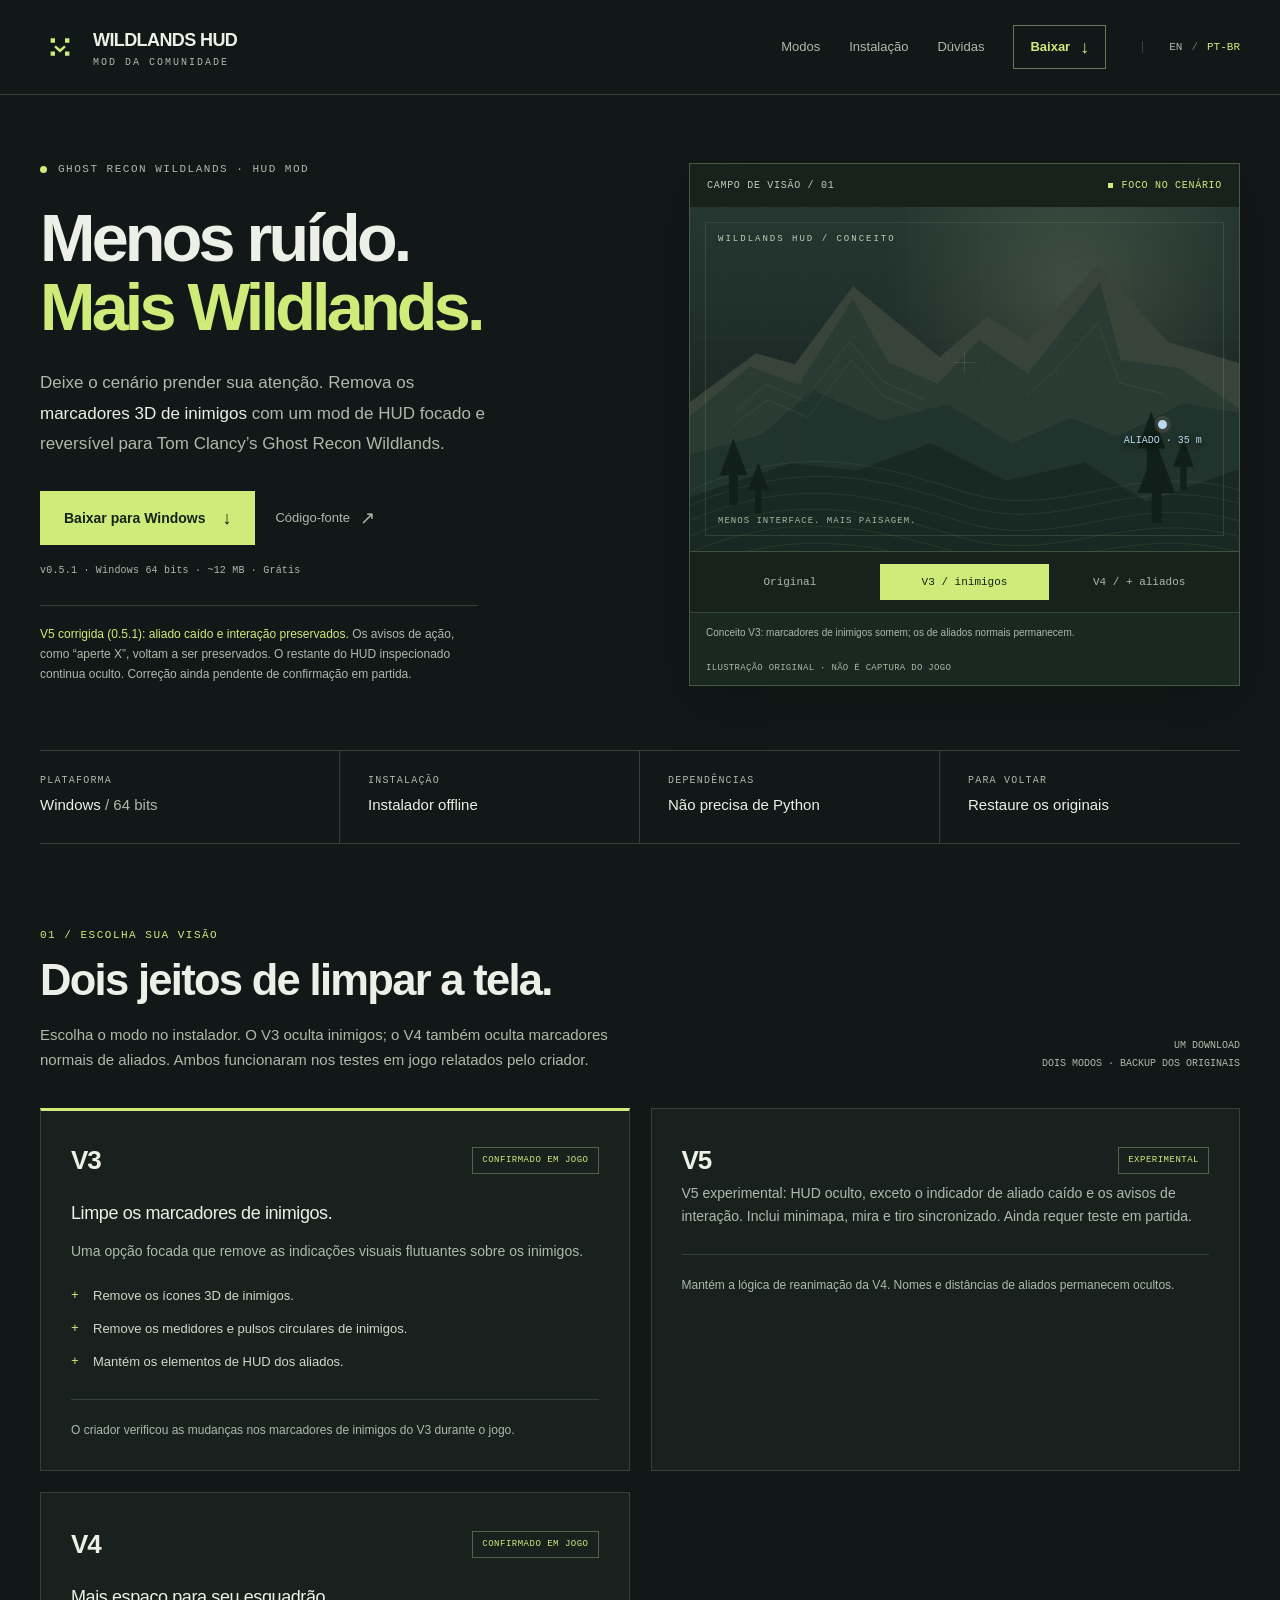
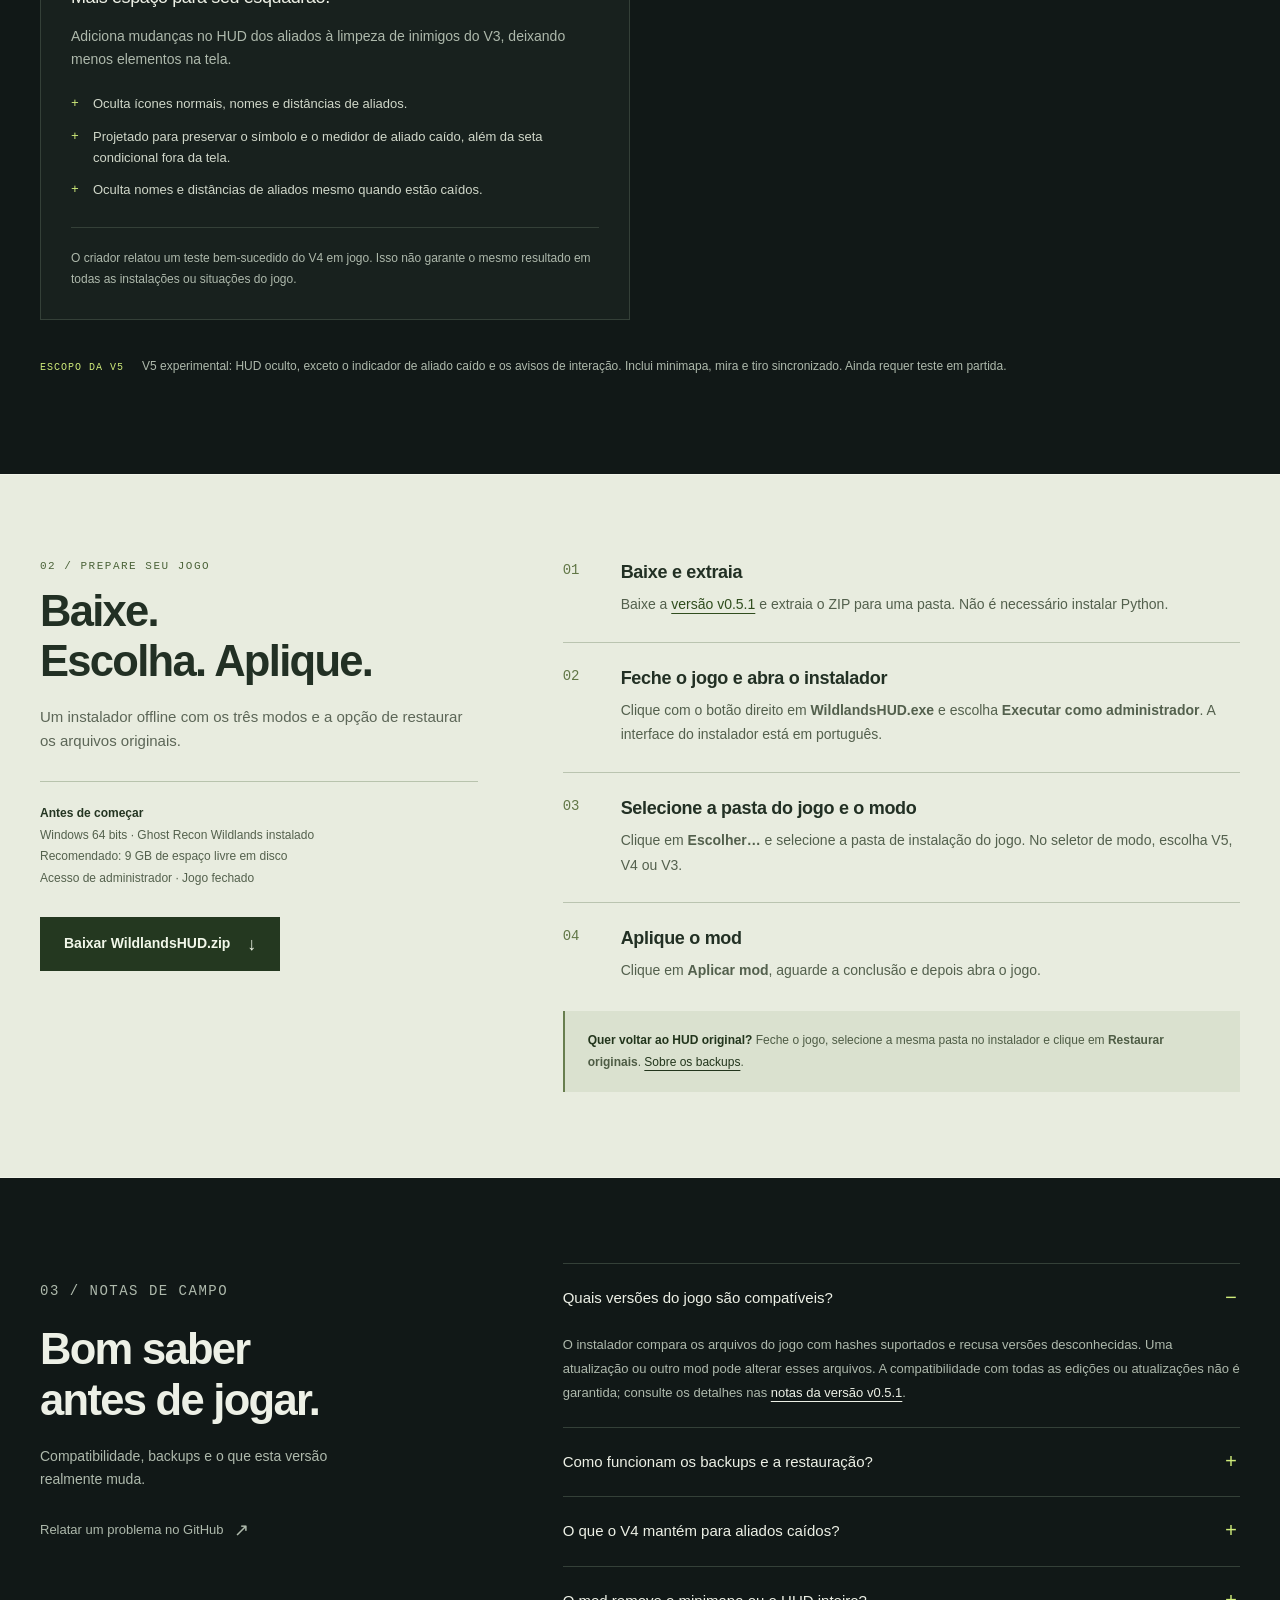
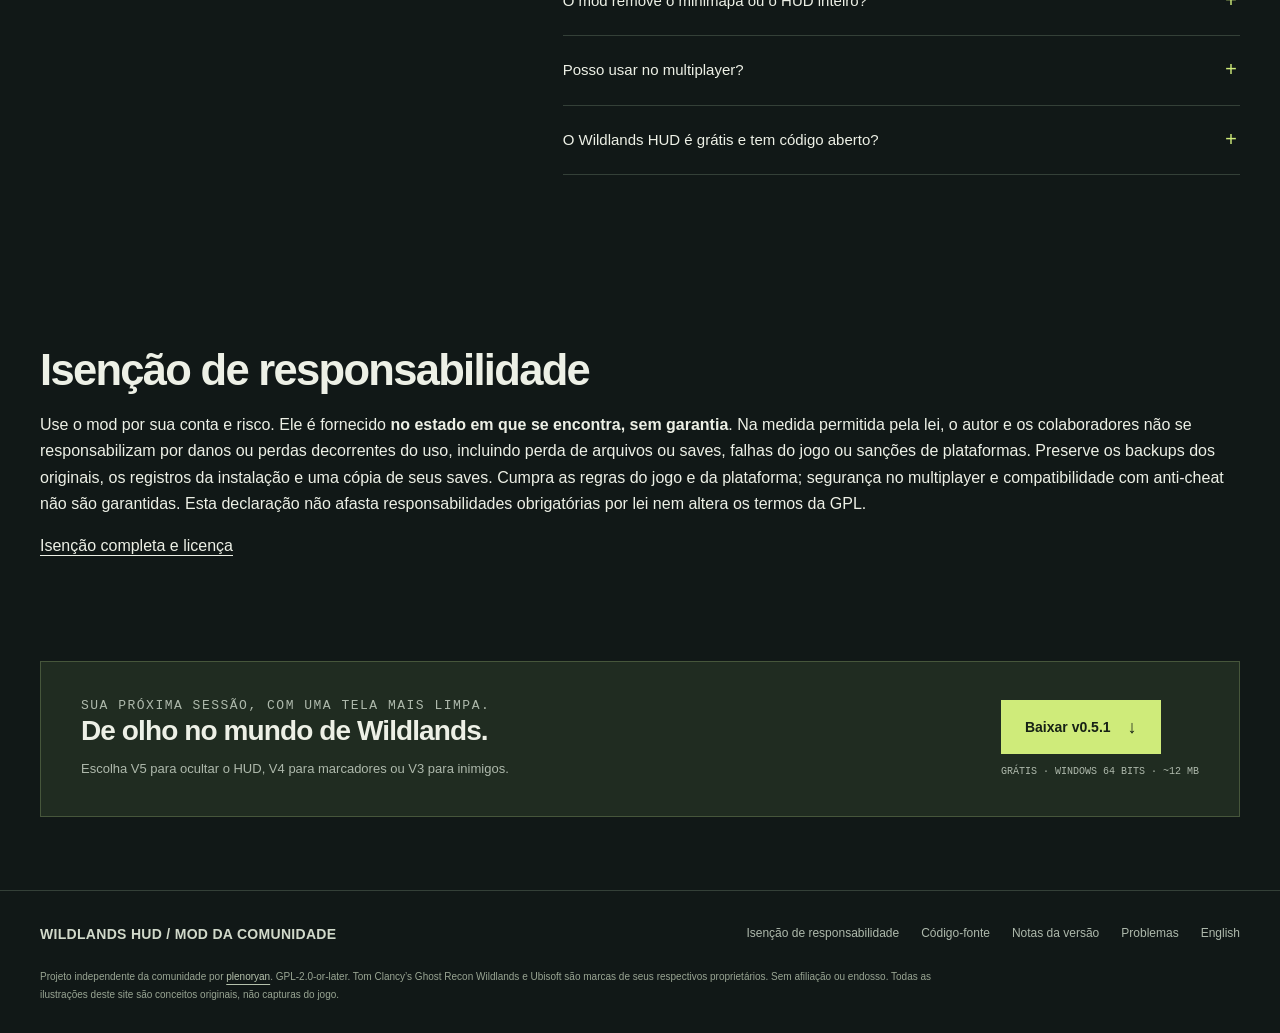
==== docs/pt-br/index.html @ cd2aba9b "Preserve interaction prompts and action buttons in V5" ====
<!doctype html>
<html lang="pt-BR">
<head>
  <meta charset="utf-8">
  <meta name="viewport" content="width=device-width, initial-scale=1">
  <meta name="theme-color" content="#111817">
  <title>Wildlands HUD Mod — Remova marcadores de inimigos | Download</title>
  <meta name="description" content="Remova os marcadores 3D de inimigos no Ghost Recon Wildlands. Instalador grátis para Windows, restauração de originais, modos V3 e V4 confirmados em testes em jogo relatados.">
  <meta name="robots" content="index, follow, max-image-preview:large">
  <link rel="canonical" href="https://plenoryan.github.io/wildlands-hud/pt-br/">
  <link rel="alternate" hreflang="en" href="https://plenoryan.github.io/wildlands-hud/">
  <link rel="alternate" hreflang="pt-BR" href="https://plenoryan.github.io/wildlands-hud/pt-br/">
  <link rel="alternate" hreflang="x-default" href="https://plenoryan.github.io/wildlands-hud/">
  <meta property="og:type" content="website">
  <meta property="og:site_name" content="Wildlands HUD">
  <meta property="og:title" content="Wildlands HUD — Menos ruído. Mais Wildlands.">
  <meta property="og:description" content="Um mod focado no HUD do Ghost Recon Wildlands. Remova marcadores 3D de inimigos com um instalador offline e gratuito para Windows.">
  <meta property="og:url" content="https://plenoryan.github.io/wildlands-hud/pt-br/">
  <meta property="og:locale" content="pt_BR">
  <meta property="og:locale:alternate" content="en_US">
  <meta property="og:image" content="https://plenoryan.github.io/wildlands-hud/assets/social-card.png">
  <meta property="og:image:width" content="1200">
  <meta property="og:image:height" content="630">
  <meta property="og:image:alt" content="Wildlands HUD: Less noise. More Wildlands. Paisagem ilustrada original; não é uma captura do jogo.">
  <meta name="twitter:card" content="summary_large_image">
  <meta name="twitter:title" content="Wildlands HUD — Menos ruído. Mais Wildlands.">
  <meta name="twitter:description" content="Remova marcadores 3D de inimigos no Ghost Recon Wildlands. Instalador grátis para Windows com V3 e V4 confirmados em testes em jogo relatados.">
  <meta name="twitter:image" content="https://plenoryan.github.io/wildlands-hud/assets/social-card.png">
  <link rel="icon" type="image/svg+xml" href="../assets/favicon.svg">
  <link rel="stylesheet" href="../assets/site.css">
  <script src="../assets/site.js" defer></script>
  <script type="application/ld+json">
  {
    "@context": "https://schema.org",
    "@graph": [
      {
        "@type": "SoftwareApplication",
        "name": "Wildlands HUD",
        "url": "https://plenoryan.github.io/wildlands-hud/pt-br/",
        "description": "Mod da comunidade para Tom Clancy's Ghost Recon Wildlands que remove marcadores 3D de inimigos. Inclui o modo V3, confirmado em jogo pelo criador, e o V4, com alterações adicionais nos marcadores de aliados também confirmadas em teste em jogo relatado.",
        "applicationCategory": "GameApplication",
        "operatingSystem": "Windows 64-bit",
        "softwareVersion": "0.5.1",
        "inLanguage": "pt-BR",
        "downloadUrl": "https://github.com/plenoryan/wildlands-hud/releases/download/v0.5.1/WildlandsHUD.zip",
        "releaseNotes": "https://github.com/plenoryan/wildlands-hud/releases/tag/v0.5.1",
        "softwareHelp": "https://plenoryan.github.io/wildlands-hud/pt-br/#install",
        "license": "https://www.gnu.org/licenses/old-licenses/gpl-2.0.html",
        "offers": { "@type": "Offer", "price": "0", "priceCurrency": "USD" },
        "author": { "@type": "Person", "name": "plenoryan", "url": "https://github.com/plenoryan" }
      },
      {
        "@type": "FAQPage",
        "mainEntity": [
          {
            "@type": "Question",
            "name": "Como instalar o mod Wildlands HUD?",
            "acceptedAnswer": { "@type": "Answer", "text": "Baixe e extraia WildlandsHUD.zip, feche o jogo e execute WildlandsHUD.exe como administrador. Clique em Escolher… para selecionar a pasta de instalação do jogo, escolha V5, V4 ou V3 e clique em Aplicar mod. Não é necessário instalar Python." }
          },
          {
            "@type": "Question",
            "name": "Como restaurar os arquivos originais do jogo?",
            "acceptedAnswer": { "@type": "Answer", "text": "Feche o jogo, abra o instalador como administrador, selecione a mesma pasta do jogo e clique em Restaurar originais. Os backups ficam ao lado dos arquivos alterados com o sufixo .phoenixhud.original. Os registros locais ficam em %LOCALAPPDATA%\\WildlandsHUD. Preserve os backups para poder restaurar." }
          },
          {
            "@type": "Question",
            "name": "Quais versões do jogo são compatíveis?",
            "acceptedAnswer": { "@type": "Answer", "text": "O Wildlands HUD aceita arquivos do jogo com hashes reconhecidos. O instalador recusa versões desconhecidas dos arquivos. A compatibilidade com todas as atualizações ou com outros mods não é garantida; consulte as notas da versão v0.5.1." }
          },
          {
            "@type": "Question",
            "name": "Qual é a diferença entre V3 e V4?",
            "acceptedAnswer": { "@type": "Answer", "text": "O V3 remove ícones 3D, medidores e pulsos circulares de inimigos, com resultado confirmado em jogo pelo criador. O V4 também oculta ícones normais, nomes e distâncias de aliados. Foi projetado para preservar o símbolo e o medidor de aliado caído e a seta condicional fora da tela, ocultando nomes e distâncias mesmo quando o aliado está caído. O criador relatou um teste bem-sucedido do V4 em jogo; isso não comprova compatibilidade com todas as versões ou situações do jogo." }
          }
        ]
      }
    ]
  }
  </script>
</head>
<body>
  <a class="skip" href="#main">Pular para o conteúdo</a>
  <header class="site-header">
    <nav class="nav container" aria-label="Navegação principal">
      <a class="brand" href="./" aria-label="Wildlands HUD, início"><img src="../assets/favicon.svg" width="40" height="40" alt=""><span>WILDLANDS HUD<small>MOD DA COMUNIDADE</small></span></a>
      <div class="nav-links"><a href="#modes">Modos</a><a href="#install">Instalação</a><a href="#faq">Dúvidas</a><a class="nav-download" href="https://github.com/plenoryan/wildlands-hud/releases/download/v0.5.1/WildlandsHUD.zip">Baixar <span class="arrow" aria-hidden="true">↓</span></a></div>
      <div class="language" aria-label="Idioma"><a href="../" lang="en" aria-label="English">EN</a><span aria-hidden="true">/</span><a href="./" lang="pt-BR" aria-current="page" aria-label="Português brasileiro">PT-BR</a></div>
    </nav>
  </header>
  <main id="main">
    <section class="hero container" aria-labelledby="hero-title">
      <div class="hero-copy">
        <p class="eyebrow">Ghost Recon Wildlands · HUD mod</p>
        <h1 id="hero-title">Menos ruído.<br><span>Mais Wildlands.</span></h1>
        <p class="hero-lead">Deixe o cenário prender sua atenção. Remova os <strong>marcadores 3D de inimigos</strong> com um mod de HUD focado e reversível para Tom Clancy’s Ghost Recon Wildlands.</p>
        <div class="actions"><a class="button button-primary" href="https://github.com/plenoryan/wildlands-hud/releases/download/v0.5.1/WildlandsHUD.zip">Baixar para Windows <span class="arrow" aria-hidden="true">↓</span></a><a class="text-link" href="https://github.com/plenoryan/wildlands-hud">Código-fonte <span class="arrow" aria-hidden="true">↗</span></a></div>
        <p class="download-meta">v0.5.1 · Windows 64 bits · ~12 MB · Grátis</p>
        <p class="release-note"><strong>V5 corrigida (0.5.1): aliado caído e interação preservados.</strong> Os avisos de ação, como “aperte X”, voltam a ser preservados. O restante do HUD inspecionado continua oculto. Correção ainda pendente de confirmação em partida.</p>
      </div>
      <figure class="concept">
        <div class="concept-top"><span>CAMPO DE VISÃO / 01</span><span class="live-label">FOCO NO CENÁRIO</span></div>
        <div class="scene" data-scene data-mode="v3" aria-hidden="true">
          <span class="scene-number">WILDLANDS HUD / CONCEITO</span><span class="marker enemy enemy-one"><i></i><span>84 m</span></span><span class="marker enemy enemy-two"><i></i><span>120 m</span></span><span class="marker enemy enemy-three"><i></i><span>62 m</span></span><span class="marker ally"><i></i><span>ALIADO · 35 m</span></span><span class="scene-coordinate">MENOS INTERFACE. MAIS PAISAGEM.</span>
        </div>
        <div class="concept-tabs" role="group" aria-label="Comparação ilustrada do HUD"><button type="button" data-mode-button="original" data-caption="Conceito original: marcadores de inimigos e de aliados normais visíveis." aria-pressed="false">Original</button><button type="button" data-mode-button="v3" data-caption="Conceito V3: marcadores de inimigos somem; os de aliados normais permanecem." aria-pressed="true">V3 / inimigos</button><button type="button" data-mode-button="v4" data-caption="Conceito V4: marcadores de aliados normais também somem. Confirmado em teste em jogo relatado pelo criador." aria-pressed="false">V4 / + aliados</button></div>
        <figcaption><div class="concept-caption" data-scene-caption aria-live="polite">Conceito V3: marcadores de inimigos somem; os de aliados normais permanecem.</div><span class="concept-label">ILUSTRAÇÃO ORIGINAL · NÃO É CAPTURA DO JOGO</span></figcaption>
      </figure>
    </section>
    <div class="spec-strip container" aria-label="Informações rápidas"><div class="spec"><small>Plataforma</small><strong>Windows <span>/ 64 bits</span></strong></div><div class="spec"><small>Instalação</small><strong>Instalador offline</strong></div><div class="spec"><small>Dependências</small><strong>Não precisa de Python</strong></div><div class="spec"><small>Para voltar</small><strong>Restaure os originais</strong></div></div>
    <section class="section container" id="modes" aria-labelledby="modes-title">
      <div class="section-header"><div><p class="section-kicker">01 / Escolha sua visão</p><h2 class="section-title" id="modes-title">Dois jeitos de limpar a tela.</h2><p class="section-intro">Escolha o modo no instalador. O V3 oculta inimigos; o V4 também oculta marcadores normais de aliados. Ambos funcionaram nos testes em jogo relatados pelo criador.</p></div><p class="section-aside">UM DOWNLOAD<br>DOIS MODOS · BACKUP DOS ORIGINAIS</p></div>
      <div class="mode-grid">
        <article class="mode-card recommended"><div class="mode-title"><h3>V3</h3><span class="tag">CONFIRMADO EM JOGO</span></div><p class="mode-subtitle">Limpe os marcadores de inimigos.</p><p class="mode-description">Uma opção focada que remove as indicações visuais flutuantes sobre os inimigos.</p><ul class="feature-list"><li>Remove os ícones 3D de inimigos.</li><li>Remove os medidores e pulsos circulares de inimigos.</li><li>Mantém os elementos de HUD dos aliados.</li></ul><p class="mode-footnote">O criador verificou as mudanças nos marcadores de inimigos do V3 durante o jogo.</p></article>
        <article class="mode-card"><div class="mode-title"><h3>V5</h3><span class="tag">EXPERIMENTAL</span></div><p class="mode-description">V5 experimental: HUD oculto, exceto o indicador de aliado caído e os avisos de interação. Inclui minimapa, mira e tiro sincronizado. Ainda requer teste em partida.</p><p class="mode-footnote">Mantém a lógica de reanimação da V4. Nomes e distâncias de aliados permanecem ocultos.</p></article>
        <article class="mode-card"><div class="mode-title"><h3>V4</h3><span class="tag">CONFIRMADO EM JOGO</span></div><p class="mode-subtitle">Mais espaço para seu esquadrão.</p><p class="mode-description">Adiciona mudanças no HUD dos aliados à limpeza de inimigos do V3, deixando menos elementos na tela.</p><ul class="feature-list"><li>Oculta ícones normais, nomes e distâncias de aliados.</li><li>Projetado para preservar o símbolo e o medidor de aliado caído, além da seta condicional fora da tela.</li><li>Oculta nomes e distâncias de aliados mesmo quando estão caídos.</li></ul><p class="mode-footnote">O criador relatou um teste bem-sucedido do V4 em jogo. Isso não garante o mesmo resultado em todas as instalações ou situações do jogo.</p></article>
      </div>
      <p class="scope-note"><strong>ESCOPO DA V5</strong><span>V5 experimental: HUD oculto, exceto o indicador de aliado caído e os avisos de interação. Inclui minimapa, mira e tiro sincronizado. Ainda requer teste em partida.</span></p>
    </section>
    <section class="section section-install" id="install" aria-labelledby="install-title">
      <div class="container install-grid">
        <div><p class="section-kicker">02 / Prepare seu jogo</p><h2 class="section-title" id="install-title">Baixe.<br>Escolha. Aplique.</h2><p class="section-intro">Um instalador offline com os três modos e a opção de restaurar os arquivos originais.</p><p class="requirements"><strong>Antes de começar</strong><br>Windows 64 bits · Ghost Recon Wildlands instalado<br>Recomendado: 9 GB de espaço livre em disco<br>Acesso de administrador · Jogo fechado</p><a class="button" href="https://github.com/plenoryan/wildlands-hud/releases/download/v0.5.1/WildlandsHUD.zip">Baixar WildlandsHUD.zip <span class="arrow" aria-hidden="true">↓</span></a></div>
        <div><ol class="steps"><li><h3>Baixe e extraia</h3><p>Baixe a <a href="https://github.com/plenoryan/wildlands-hud/releases/tag/v0.5.1">versão v0.5.1</a> e extraia o ZIP para uma pasta. Não é necessário instalar Python.</p></li><li><h3>Feche o jogo e abra o instalador</h3><p>Clique com o botão direito em <strong>WildlandsHUD.exe</strong> e escolha <strong>Executar como administrador</strong>. A interface do instalador está em português.</p></li><li><h3>Selecione a pasta do jogo e o modo</h3><p>Clique em <span class="ui-label">Escolher…</span> e selecione a pasta de instalação do jogo. No seletor de modo, escolha V5, V4 ou V3.</p></li><li><h3>Aplique o mod</h3><p>Clique em <span class="ui-label">Aplicar mod</span>, aguarde a conclusão e depois abra o jogo.</p></li></ol><div class="restore-note"><strong>Quer voltar ao HUD original?</strong> Feche o jogo, selecione a mesma pasta no instalador e clique em <span class="ui-label">Restaurar originais</span>. <a href="#restore">Sobre os backups</a>.</div></div>
      </div>
    </section>
    <section class="section container faq-layout" id="faq" aria-labelledby="faq-title">
      <div class="faq-intro"><p class="section-kicker">03 / Notas de campo</p><h2 class="section-title" id="faq-title">Bom saber<br>antes de jogar.</h2><p>Compatibilidade, backups e o que esta versão realmente muda.</p><a class="text-link" href="https://github.com/plenoryan/wildlands-hud/issues">Relatar um problema no GitHub <span class="arrow" aria-hidden="true">↗</span></a></div>
      <div class="faq-list">
        <details open><summary>Quais versões do jogo são compatíveis?</summary><p>O instalador compara os arquivos do jogo com hashes suportados e recusa versões desconhecidas. Uma atualização ou outro mod pode alterar esses arquivos. A compatibilidade com todas as edições ou atualizações não é garantida; consulte os detalhes nas <a href="https://github.com/plenoryan/wildlands-hud/releases/tag/v0.5.1">notas da versão v0.5.1</a>.</p></details>
        <details id="restore"><summary>Como funcionam os backups e a restauração?</summary><p>As cópias originais ficam ao lado dos arquivos alterados, com o sufixo <code>.phoenixhud.original</code>. Os registros locais ficam em <code>%LOCALAPPDATA%\WildlandsHUD</code>. Preserve os backups: o botão <span class="ui-label">Restaurar originais</span> usa essas cópias para restaurar os arquivos. Feche o jogo e selecione a mesma pasta de instalação antes de restaurar.</p></details>
        <details><summary>O que o V4 mantém para aliados caídos?</summary><p>O V4 foi projetado para preservar o símbolo e o medidor de aliado caído, além da seta condicional fora da tela. Os nomes e os textos de distância de aliados ficam ocultos mesmo quando estão caídos. O criador relatou que testou o V4 e funcionou. O relato não cobre todas as situações possíveis do jogo ou instalações.</p></details>
        <details><summary>O mod remove o minimapa ou o HUD inteiro?</summary><p>V5 experimental: HUD oculto, exceto o indicador de aliado caído e os avisos de interação. Inclui minimapa, mira e tiro sincronizado. Ainda requer teste em partida.</p></details>
        <details><summary>Posso usar no multiplayer?</summary><p>O projeto não declara segurança no multiplayer nem compatibilidade com sistemas anti-cheat. Ele não oferece bypass de anti-cheat. “Instalador offline” significa que a instalação não depende de um serviço online; isso não é uma afirmação sobre os modos de jogo suportados.</p></details>
        <details><summary>O Wildlands HUD é grátis e tem código aberto?</summary><p>Sim. O Wildlands HUD é um projeto gratuito da comunidade. Seu <a href="https://github.com/plenoryan/wildlands-hud">código-fonte</a> está disponível sob a GNU General Public License, versão 2 ou posterior (GPL-2.0-or-later). Não é afiliado, endossado ou um produto oficial da Ubisoft.</p></details>
      </div>
    </section>
    <section class="section container" id="disclaimer" aria-labelledby="disclaimer-title"><h2 class="section-title" id="disclaimer-title">Isenção de responsabilidade</h2><p>Use o mod por sua conta e risco. Ele é fornecido <strong>no estado em que se encontra, sem garantia</strong>. Na medida permitida pela lei, o autor e os colaboradores não se responsabilizam por danos ou perdas decorrentes do uso, incluindo perda de arquivos ou saves, falhas do jogo ou sanções de plataformas. Preserve os backups dos originais, os registros da instalação e uma cópia de seus saves. Cumpra as regras do jogo e da plataforma; segurança no multiplayer e compatibilidade com anti-cheat não são garantidas. Esta declaração não afasta responsabilidades obrigatórias por lei nem altera os termos da GPL.</p><p><a href="https://github.com/plenoryan/wildlands-hud/blob/main/DISCLAIMER.md">Isenção completa e licença</a></p></section>
    <section class="download-band container" aria-labelledby="download-title"><div><p class="section-kicker">Sua próxima sessão, com uma tela mais limpa.</p><h2 id="download-title">De olho no mundo de Wildlands.</h2><p>Escolha V5 para ocultar o HUD, V4 para marcadores ou V3 para inimigos.</p></div><div><a class="button button-primary" href="https://github.com/plenoryan/wildlands-hud/releases/download/v0.5.1/WildlandsHUD.zip">Baixar v0.5.1 <span class="arrow" aria-hidden="true">↓</span></a><small>GRÁTIS · WINDOWS 64 BITS · ~12 MB</small></div></section>
  </main>
  <footer class="site-footer"><div class="container"><div class="footer-top"><span class="footer-brand">WILDLANDS HUD <span aria-hidden="true">/</span> MOD DA COMUNIDADE</span><div class="footer-links"><a href="#disclaimer">Isenção de responsabilidade</a><a href="https://github.com/plenoryan/wildlands-hud">Código-fonte</a><a href="https://github.com/plenoryan/wildlands-hud/releases/tag/v0.5.1">Notas da versão</a><a href="https://github.com/plenoryan/wildlands-hud/issues">Problemas</a><a href="../" lang="en">English</a></div></div><p class="footer-bottom">Projeto independente da comunidade por <a href="https://github.com/plenoryan">plenoryan</a>. GPL-2.0-or-later. Tom Clancy’s Ghost Recon Wildlands e Ubisoft são marcas de seus respectivos proprietários. Sem afiliação ou endosso. Todas as ilustrações deste site são conceitos originais, não capturas do jogo.</p></div></footer>
</body>
</html>
---- docs/assets/site.css ----
/* Original artwork and interface. No game assets or external font requests. */
:root{color-scheme:dark;--bg:#111817;--panel:#18211e;--line:#344038;--ink:#edf0e6;--muted:#aeb9ac;--green:#cfeb7a;--dark:#172116;--mono:"Cascadia Code",Consolas,monospace;--sans:Inter,"Segoe UI",Arial,sans-serif}
*{box-sizing:border-box}html{scroll-behavior:smooth;scroll-padding-top:100px}body{margin:0;background:var(--bg);color:var(--ink);font:16px/1.65 var(--sans);-webkit-font-smoothing:antialiased}a{color:inherit;text-decoration-thickness:1px;text-underline-offset:4px}button{font:inherit}button,a{-webkit-tap-highlight-color:transparent}a:focus-visible,button:focus-visible,summary:focus-visible{outline:3px solid var(--green);outline-offset:5px}button{cursor:pointer}::selection{background:var(--green);color:var(--dark)}.container{width:min(1200px,calc(100% - 80px));margin-inline:auto}.skip{position:fixed;z-index:20;top:10px;left:10px;transform:translateY(-150%);background:var(--green);padding:12px 20px;color:var(--dark)}.skip:focus{transform:translateY(0)}.site-header{border-bottom:1px solid var(--line);background:var(--bg)}.nav{min-height:94px;display:flex;align-items:center;gap:36px}.brand{display:flex;gap:13px;align-items:center;font-size:18px;font-weight:760;letter-spacing:-.6px;text-decoration:none;white-space:nowrap}.brand img{width:40px;height:40px}.brand span small{font:10px var(--mono);display:block;color:var(--muted);letter-spacing:2px;margin-top:1px}.nav-links{margin-left:auto;display:flex;gap:29px;align-items:center}.nav-links>a{font-size:13px;color:var(--muted);text-decoration:none}.nav-links>a:hover{color:var(--ink)}.language{display:flex;gap:9px;align-items:center;font:11px var(--mono);border-left:1px solid var(--line);padding-left:26px}.language a{text-decoration:none;color:var(--muted)}.language a[aria-current="page"]{color:var(--green)}.language span{color:#657465}.nav-download{display:inline-flex!important;align-items:center;gap:10px;padding:10px 16px;border:1px solid #6a785a;color:var(--green)!important;font-weight:650}.arrow{font-size:18px;line-height:1}.eyebrow{display:flex;gap:11px;align-items:center;font:11px/1.5 var(--mono);letter-spacing:1.5px;text-transform:uppercase;color:var(--muted);margin:0 0 26px}.eyebrow::before{content:"";width:7px;height:7px;background:var(--green);border-radius:50%}.hero{padding-top:66px;padding-bottom:62px;display:grid;grid-template-columns:1.08fr 1fr;gap:54px;align-items:center}.hero-copy{padding-bottom:4px}h1{font-size:clamp(48px,5.2vw,74px);line-height:1.05;letter-spacing:-3.8px;font-weight:750;margin:0 0 25px}h1 span{color:var(--green)}.hero-lead{font-size:17px;line-height:1.8;color:var(--muted);max-width:460px;margin:0 0 31px}.hero-lead strong{color:var(--ink);font-weight:500}.actions{display:flex;align-items:center;gap:20px;flex-wrap:wrap}.button{display:inline-flex;justify-content:center;align-items:center;gap:17px;min-height:54px;padding:13px 23px;font-size:14px;font-weight:720;text-decoration:none;border:1px solid transparent;transition:background .2s,transform .2s}.button:hover{transform:translateY(-2px)}.button-primary{background:var(--green);color:var(--dark)}.button-primary:hover{background:#def999}.text-link{font-size:13px;display:inline-flex;align-items:center;gap:10px;color:var(--muted);text-decoration:none}.text-link:hover{color:var(--ink)}.download-meta{font:10px/1.8 var(--mono);color:var(--muted);margin:17px 0 0;letter-spacing:.2px}.release-note{font-size:12px;color:var(--muted);margin:25px 0 0;padding-top:19px;border-top:1px solid var(--line);max-width:438px}.release-note strong{color:var(--green);font-weight:500}.concept{border:1px solid #4b5745;margin:0;position:relative;min-width:0;background:#192820;box-shadow:0 18px 50px #060c0933}.concept-top{display:flex;justify-content:space-between;gap:10px;padding:14px 17px;background:#18221d;font:10px/1.5 var(--mono);letter-spacing:.7px;color:#c0cbb9}.live-label{color:var(--green);display:flex;align-items:center;gap:8px}.live-label::before{content:"";width:5px;height:5px;background:var(--green)}.scene{height:344px;position:relative;background:url("terrain.svg") center/cover;overflow:hidden}.scene::after{content:"";pointer-events:none;position:absolute;inset:15px;border:1px solid #d7e9b522;clip-path:polygon(0 0,26px 0,26px 1px,1px 1px,1px 26px,0 26px,0 0,100% 0,100% 26px,calc(100% - 1px) 26px,calc(100% - 1px) 1px,calc(100% - 26px) 1px,calc(100% - 26px) 0,100% 0,100% 100%,calc(100% - 26px) 100%,calc(100% - 26px) calc(100% - 1px),calc(100% - 1px) calc(100% - 1px),calc(100% - 1px) calc(100% - 26px),100% calc(100% - 26px),100% 100%,0 100%,0 calc(100% - 26px),1px calc(100% - 26px),1px calc(100% - 1px),26px calc(100% - 1px),26px 100%,0 100%)}.scene-number{position:absolute;left:28px;top:27px;font:9px var(--mono);letter-spacing:2px;color:#c0ccb5}.scene-coordinate{position:absolute;bottom:25px;left:28px;font:9px var(--mono);letter-spacing:1px;color:#a7b7a1}.marker{position:absolute;display:grid;justify-items:center;gap:6px;transition:opacity .3s;color:#e7a287;font:10px var(--mono);text-shadow:0 2px 6px #000}.marker i{display:block;width:13px;height:13px;background:currentColor;transform:rotate(45deg);box-shadow:0 0 0 4px #edaf9020}.enemy-one{left:27%;top:42%}.enemy-two{left:66%;top:37%}.enemy-three{left:49%;top:54%}.ally{left:79%;top:62%;color:#b8d9ed}.ally i{border-radius:50%;width:9px;height:9px}.scene[data-mode="v3"] .enemy,.scene[data-mode="v4"] .marker{opacity:0}.concept-tabs{display:flex;gap:5px;padding:12px 15px;background:#18221d;border-top:1px solid #44503f}.concept-tabs button{border:1px solid transparent;background:transparent;color:var(--muted);padding:7px 12px;font:11px var(--mono);flex:1;min-height:36px}.concept-tabs button:hover{color:var(--ink);border-color:var(--line)}.concept-tabs button[aria-pressed="true"]{background:var(--green);color:var(--dark)}.concept figcaption{font-size:10px;color:var(--muted);padding:12px 16px;line-height:1.5;border-top:1px solid #344335}.concept-caption{min-height:32px}.concept figcaption strong{color:#d1d9ca;font-weight:500}.concept-label{display:block;font:9px var(--mono);letter-spacing:.3px;margin-top:6px;color:#acb8a5}.sr-only{position:absolute;width:1px;height:1px;padding:0;margin:-1px;overflow:hidden;clip:rect(0,0,0,0);white-space:nowrap;border:0}.spec-strip{border-block:1px solid var(--line);display:grid;grid-template-columns:repeat(4,1fr);margin-bottom:0}.spec{padding:24px 28px;border-right:1px solid var(--line)}.spec:first-child{padding-left:0}.spec:last-child{border:0}.spec small{display:block;font:10px var(--mono);color:var(--muted);letter-spacing:1.2px;margin-bottom:6px;text-transform:uppercase}.spec strong{font-size:15px;font-weight:500}.spec strong span{color:var(--muted)}.section{padding-block:85px}.section-kicker{font:11px var(--mono);letter-spacing:1.5px;text-transform:uppercase;color:var(--green);margin:0 0 14px}.section-title{font-size:clamp(31px,3.4vw,44px);line-height:1.16;letter-spacing:-1.7px;margin:0;font-weight:650}.section-intro{max-width:575px;color:var(--muted);font-size:15px;margin:18px 0 0}.section-header{display:flex;align-items:flex-end;justify-content:space-between;gap:35px;margin-bottom:35px}.section-aside{font:10px/1.8 var(--mono);color:var(--muted);max-width:225px;margin:0;text-align:right}.mode-grid{display:grid;grid-template-columns:1fr 1fr;gap:21px}.mode-card{border:1px solid var(--line);padding:30px;background:var(--panel)}.mode-card.recommended{border-top:3px solid var(--green);padding-top:28px}.mode-title{display:flex;align-items:center;justify-content:space-between;gap:14px}.mode-title h3{font-size:26px;font-weight:600;letter-spacing:-1px;margin:0}.tag{font:9px/1.5 var(--mono);padding:6px 9px;border:1px solid #536249;color:var(--green);letter-spacing:.5px;white-space:nowrap}.tag.experimental{color:#e0c68f;border-color:#6c6049}.mode-subtitle{font-size:18px;letter-spacing:-.4px;margin:17px 0 12px}.mode-description{font-size:14px;color:var(--muted);margin:0 0 23px}.feature-list{padding:0;margin:0;list-style:none}.feature-list li{position:relative;padding-left:22px;font-size:13px;color:#d0d7c9;margin-top:12px;line-height:1.6}.feature-list li::before{content:"+";position:absolute;left:0;color:var(--green);font-family:var(--mono)}.mode-footnote{font-size:12px;color:var(--muted);border-top:1px solid var(--line);padding-top:20px;margin:26px 0 0;line-height:1.7}.scope-note{margin-top:20px;display:flex;align-items:baseline;gap:18px;font-size:12px;color:var(--muted);padding:17px 0 0}.scope-note strong{font:10px var(--mono);letter-spacing:1px;color:var(--green);white-space:nowrap}.section-install{background:#e8ecdf;color:#223024;border-block:1px solid #f1f4e9}.section-install .section-kicker{color:#4b6339}.section-install .section-intro{color:#5c6657}.install-grid{display:grid;grid-template-columns:.84fr 1.3fr;gap:85px}.requirements{margin:27px 0 0;border-top:1px solid #b8c3ad;padding-top:21px;font-size:12px;color:#54614d;line-height:1.8}.requirements strong{color:#243522}.steps{padding:0;margin:0;list-style:none;counter-reset:steps}.steps li{counter-increment:steps;position:relative;padding:0 0 25px 58px;margin-bottom:23px;border-bottom:1px solid #bac4b0}.steps li:last-child{margin:0;border:0;padding-bottom:0}.steps li::before{content:"0" counter(steps);position:absolute;left:0;top:2px;color:#617646;font:14px var(--mono)}.steps h3{font-size:18px;line-height:1.35;margin:0 0 8px;font-weight:650;letter-spacing:-.3px}.steps p{font-size:14px;line-height:1.75;margin:0;color:#53604d}.steps a{color:#304d1e}.ui-label{font-weight:650;color:inherit}.section-install .button{margin-top:27px;background:#243820;color:#f1f7e9}.section-install .button:hover{background:#38532d}.restore-note{padding:19px 23px;background:#dae1cf;margin-top:28px;font-size:12px;line-height:1.8;color:#4e5c45;border-left:2px solid #687e4f}.restore-note strong{color:#22351c}.restore-note a{color:#22351c}.faq-layout{display:grid;grid-template-columns:.84fr 1.3fr;gap:85px}.faq-intro p{font-size:14px;color:var(--muted);max-width:300px;margin:20px 0 25px}.faq-list{border-top:1px solid var(--line)}details{border-bottom:1px solid var(--line);padding:0}summary{list-style:none;cursor:pointer;position:relative;padding:23px 32px 23px 0;font-size:15px;font-weight:500;line-height:1.5}summary::-webkit-details-marker{display:none}summary::after{content:"+";position:absolute;right:3px;color:var(--green);font:20px var(--mono)}details[open] summary::after{content:"−"}details p{font-size:13px;line-height:1.85;color:var(--muted);margin:0 0 22px}details code{font:11px/1.7 var(--mono);color:#d2dfbd;overflow-wrap:anywhere}details a{color:var(--ink)}.download-band{padding:36px 40px;display:flex;align-items:center;justify-content:space-between;gap:35px;background:#202c21;border:1px solid #46563b;margin-bottom:73px;position:relative;overflow:hidden}.download-band h2{font-size:28px;letter-spacing:-.9px;line-height:1.3;margin:0 0 9px;font-weight:600}.download-band p{color:var(--muted);font-size:13px;margin:0}.download-band .button{white-space:nowrap}.download-band small{display:block;font:10px var(--mono);text-align:center;color:var(--muted);margin-top:12px}.site-footer{border-top:1px solid var(--line);padding-block:32px 28px}.footer-top{display:flex;justify-content:space-between;align-items:center;gap:25px}.footer-brand{font-size:14px;color:#d1d9ca;font-weight:650;letter-spacing:.3px}.footer-links{display:flex;gap:22px;flex-wrap:wrap}.footer-links a{font-size:12px;color:var(--muted);text-decoration:none}.footer-links a:hover{color:var(--ink)}.footer-bottom{font-size:10px;color:#99a593;margin:22px 0 0;max-width:900px;line-height:1.8}.footer-bottom a{color:#b5c1ac}
@media(min-width:1500px){.hero{padding-block:82px}.scene{height:386px}}
@media(max-width:1100px){.container{width:calc(100% - 56px)}.nav{gap:22px}.nav-links{gap:20px}.language{padding-left:18px}.hero{gap:32px}h1{font-size:57px;letter-spacing:-2.8px}.hero-lead{font-size:16px}.scene{height:329px}.hero .actions{gap:14px}.hero .button{padding-inline:17px}.hero .text-link{font-size:12px}.install-grid,.faq-layout{gap:52px}.mode-card{padding:24px}.mode-card.recommended{padding-top:22px}.tag{font-size:8px}.mode-title h3{font-size:24px}}
@media(max-width:860px){.nav-links>a:not(.nav-download){display:none}.hero{grid-template-columns:1fr 1fr;gap:27px;padding-top:45px}h1{font-size:48px;letter-spacing:-2.5px}.eyebrow{font-size:9px;letter-spacing:.6px}.hero-lead{font-size:14px}.hero .actions{display:block}.hero .text-link{margin-top:16px}.scene{height:333px}.concept-top{padding-inline:11px;font-size:8px}.concept-tabs{padding:9px;gap:3px}.concept-tabs button{padding:7px 6px;font-size:10px}.spec{padding-inline:18px}.spec strong{font-size:13px}.spec small{font-size:9px}.section{padding-block:65px}.mode-title{align-items:flex-start;flex-direction:column;gap:10px}.mode-subtitle{font-size:17px}.mode-description{font-size:13px}.install-grid,.faq-layout{gap:36px;grid-template-columns:.8fr 1.2fr}.section-title{font-size:33px}.download-band{padding:28px}.download-band h2{font-size:23px}}
@media(max-width:680px){.container{width:calc(100% - 40px)}.nav{min-height:77px;gap:14px;flex-wrap:wrap}.brand{font-size:16px;gap:8px}.brand img{width:33px;height:33px}.brand span small{font-size:8px;letter-spacing:1.4px}.nav-links{margin-left:auto}.nav-download{display:none!important}.language{padding-left:0;border:0;font-size:10px;gap:8px}.hero{grid-template-columns:1fr;padding-block:43px 35px;gap:34px}.hero-copy{padding:0}.eyebrow{font-size:9px;letter-spacing:1px;margin-bottom:23px}h1{font-size:clamp(49px,11vw,68px);letter-spacing:-2.8px;max-width:580px;margin-bottom:21px}.hero-lead{font-size:15px;max-width:520px;margin-bottom:25px}.hero .actions{display:flex;gap:21px}.hero .text-link{margin:0}.hero .button{padding-inline:21px}.release-note{max-width:none;margin-top:21px}.scene{height:285px}.concept-top{font-size:9px;padding:12px 14px}.concept-tabs button{font-size:11px}.concept-caption{min-height:0}.concept figcaption{font-size:11px}.concept-label{font-size:9px}.spec-strip{grid-template-columns:1fr 1fr}.spec{padding:19px 15px}.spec:nth-child(odd){padding-left:0}.spec:nth-child(even){border-right:0;padding-left:24px}.spec:nth-child(-n+2){border-bottom:1px solid var(--line)}.spec strong{font-size:14px}.section{padding-block:53px}.section-header{display:block;margin-bottom:26px}.section-title{font-size:34px;letter-spacing:-1.2px}.section-intro{font-size:14px}.section-aside{max-width:none;text-align:left;margin-top:18px}.mode-grid{grid-template-columns:1fr;gap:16px}.mode-card{padding:25px}.mode-card.recommended{padding-top:23px}.mode-title{flex-direction:row;align-items:center}.mode-title h3{font-size:26px}.tag{font-size:9px}.mode-subtitle{font-size:18px}.mode-description{font-size:14px}.mode-footnote{margin-top:21px}.scope-note{align-items:flex-start;gap:12px;line-height:1.7;padding-top:9px}.scope-note strong{padding-top:4px;font-size:9px}.install-grid,.faq-layout{grid-template-columns:1fr;gap:35px}.requirements{margin-top:23px}.steps li{padding-left:46px}.steps h3{font-size:17px}.steps p{font-size:14px}.faq-intro p{max-width:none;margin:16px 0 20px}.faq-layout{gap:28px}summary{font-size:14px;padding-block:20px}details p{font-size:13px}.download-band{margin-bottom:48px;padding:28px;display:block}.download-band h2{font-size:26px}.download-band>div:last-child{margin-top:25px}.download-band .button{width:100%}.download-band small{text-align:center}.footer-top{display:block}.footer-links{margin-top:18px;gap:17px}.footer-bottom{font-size:10px;margin-top:18px}.site-footer{padding-block:27px}}
@media(prefers-reduced-motion:reduce){html{scroll-behavior:auto}*{transition:none!important}.button:hover{transform:none}}
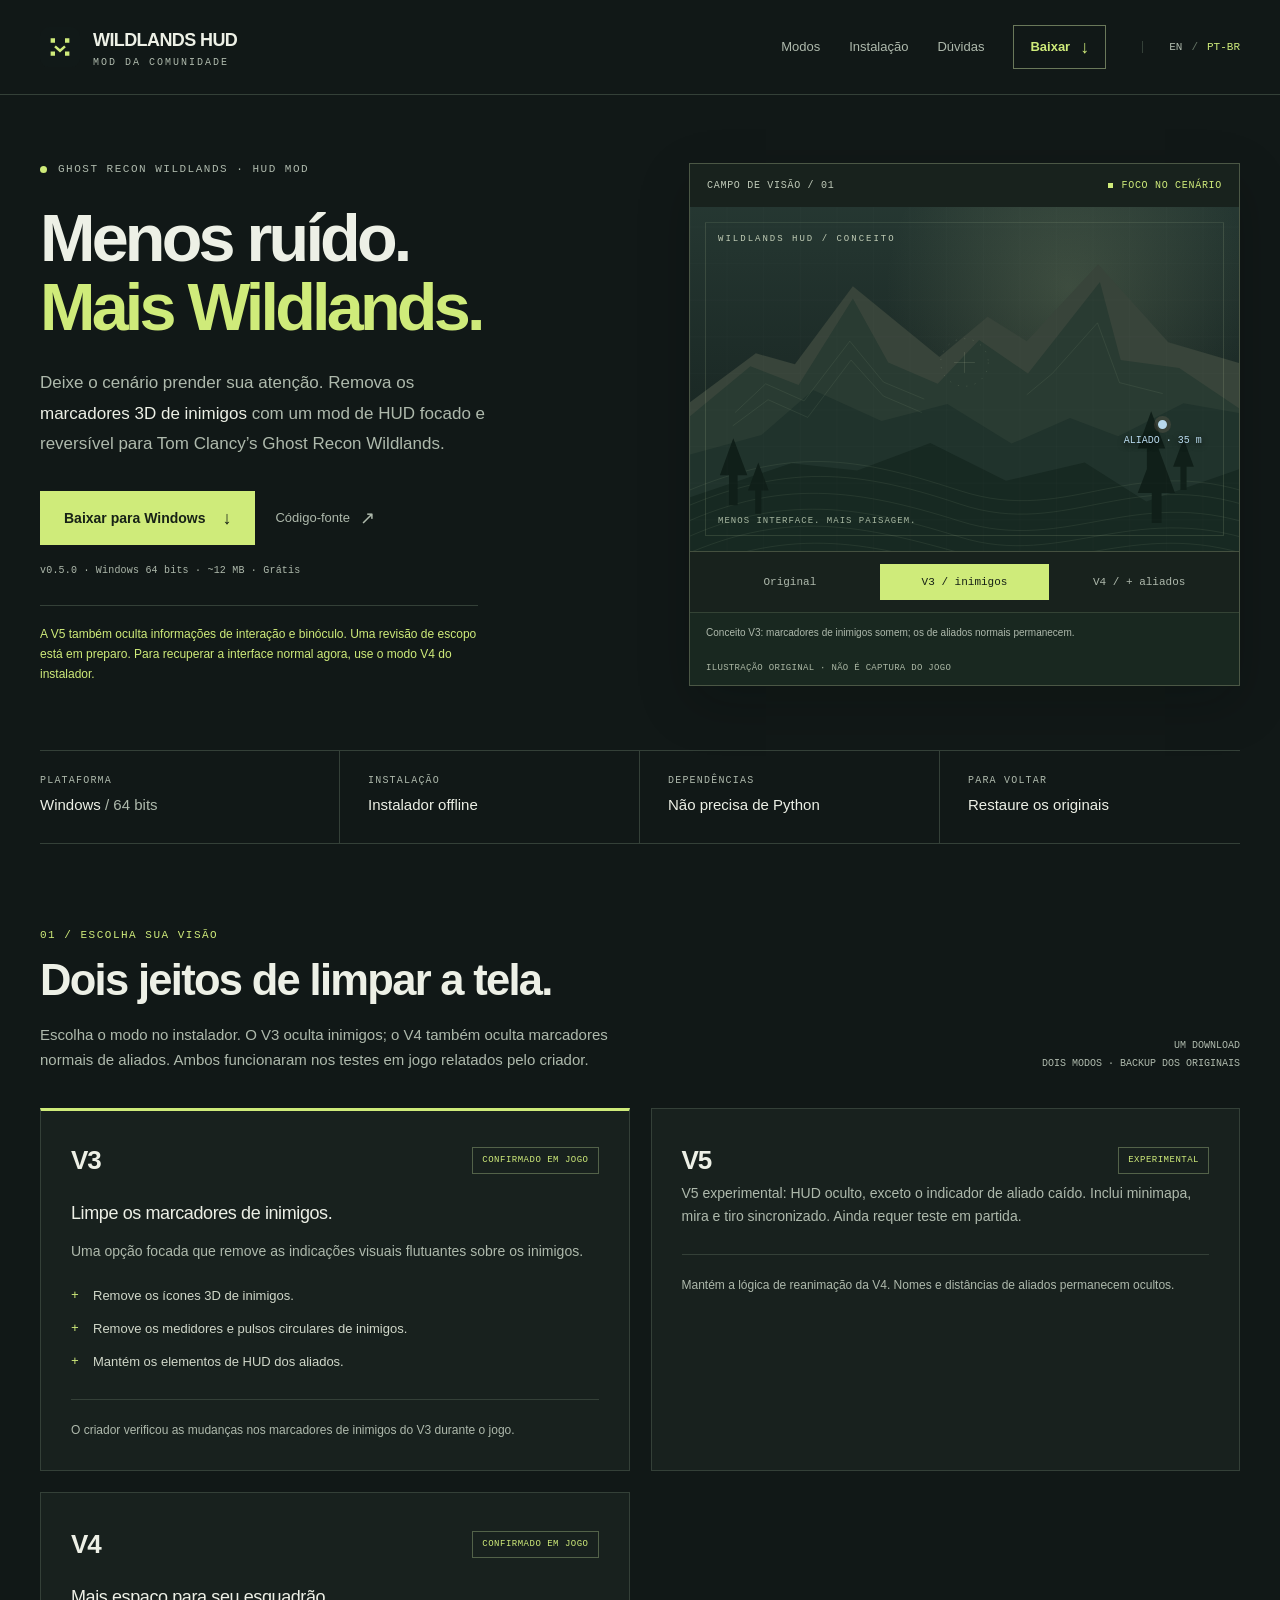
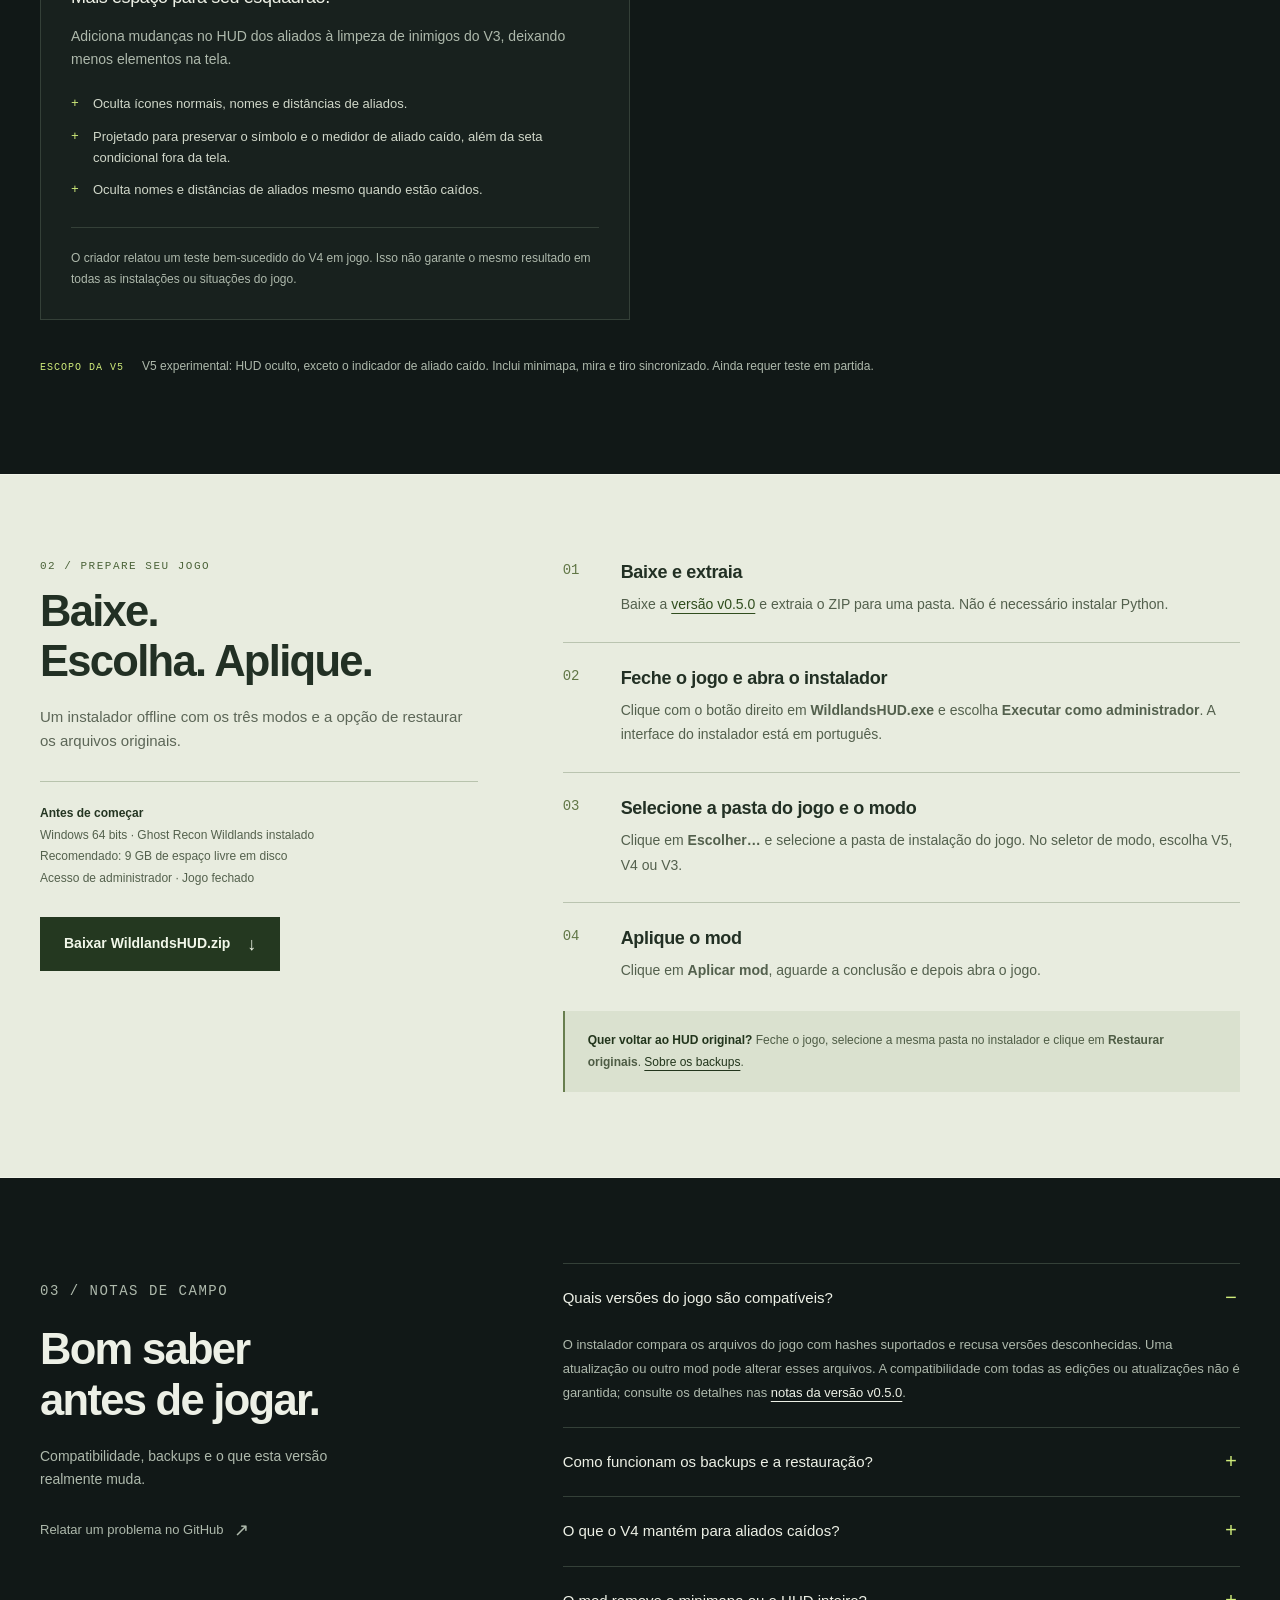
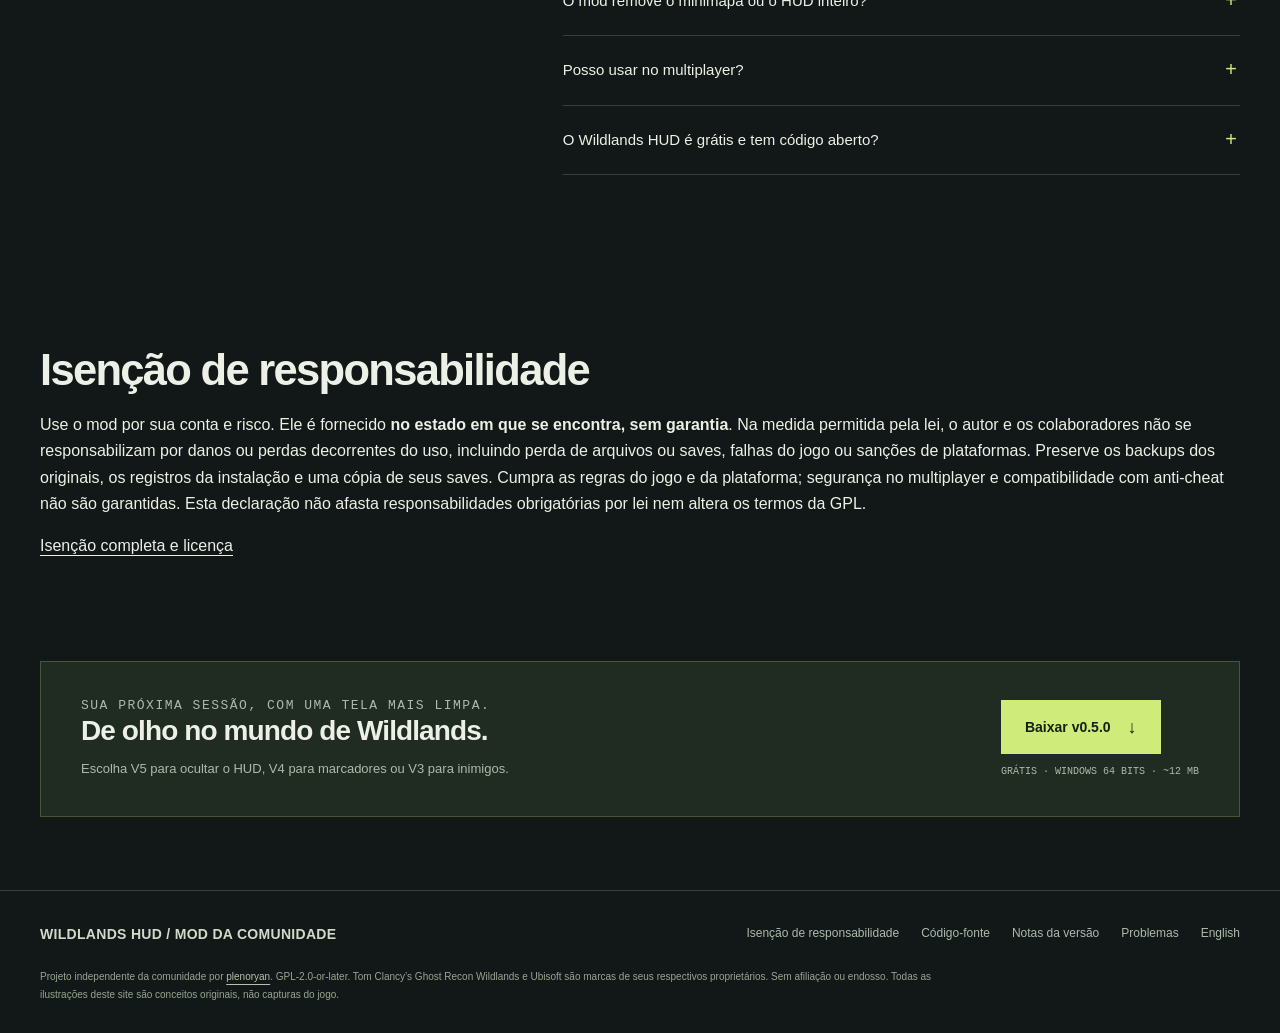
==== commit 788ed2c4: "Clarify V5 scope regression and keep published download links" ====
--- a/docs/pt-br/index.html
+++ b/docs/pt-br/index.html
@@ -40,10 +40,10 @@
         "description": "Mod da comunidade para Tom Clancy's Ghost Recon Wildlands que remove marcadores 3D de inimigos. Inclui o modo V3, confirmado em jogo pelo criador, e o V4, com alterações adicionais nos marcadores de aliados também confirmadas em teste em jogo relatado.",
         "applicationCategory": "GameApplication",
         "operatingSystem": "Windows 64-bit",
-        "softwareVersion": "0.5.1",
+        "softwareVersion": "0.5.0",
         "inLanguage": "pt-BR",
-        "downloadUrl": "https://github.com/plenoryan/wildlands-hud/releases/download/v0.5.1/WildlandsHUD.zip",
-        "releaseNotes": "https://github.com/plenoryan/wildlands-hud/releases/tag/v0.5.1",
+        "downloadUrl": "https://github.com/plenoryan/wildlands-hud/releases/download/v0.5.0/WildlandsHUD.zip",
+        "releaseNotes": "https://github.com/plenoryan/wildlands-hud/releases/tag/v0.5.0",
         "softwareHelp": "https://plenoryan.github.io/wildlands-hud/pt-br/#install",
         "license": "https://www.gnu.org/licenses/old-licenses/gpl-2.0.html",
         "offers": { "@type": "Offer", "price": "0", "priceCurrency": "USD" },
@@ -65,7 +65,7 @@
           {
             "@type": "Question",
             "name": "Quais versões do jogo são compatíveis?",
-            "acceptedAnswer": { "@type": "Answer", "text": "O Wildlands HUD aceita arquivos do jogo com hashes reconhecidos. O instalador recusa versões desconhecidas dos arquivos. A compatibilidade com todas as atualizações ou com outros mods não é garantida; consulte as notas da versão v0.5.1." }
+            "acceptedAnswer": { "@type": "Answer", "text": "O Wildlands HUD aceita arquivos do jogo com hashes reconhecidos. O instalador recusa versões desconhecidas dos arquivos. A compatibilidade com todas as atualizações ou com outros mods não é garantida; consulte as notas da versão v0.5.0." }
           },
           {
             "@type": "Question",
@@ -83,7 +83,7 @@
   <header class="site-header">
     <nav class="nav container" aria-label="Navegação principal">
       <a class="brand" href="./" aria-label="Wildlands HUD, início"><img src="../assets/favicon.svg" width="40" height="40" alt=""><span>WILDLANDS HUD<small>MOD DA COMUNIDADE</small></span></a>
-      <div class="nav-links"><a href="#modes">Modos</a><a href="#install">Instalação</a><a href="#faq">Dúvidas</a><a class="nav-download" href="https://github.com/plenoryan/wildlands-hud/releases/download/v0.5.1/WildlandsHUD.zip">Baixar <span class="arrow" aria-hidden="true">↓</span></a></div>
+      <div class="nav-links"><a href="#modes">Modos</a><a href="#install">Instalação</a><a href="#faq">Dúvidas</a><a class="nav-download" href="https://github.com/plenoryan/wildlands-hud/releases/download/v0.5.0/WildlandsHUD.zip">Baixar <span class="arrow" aria-hidden="true">↓</span></a></div>
       <div class="language" aria-label="Idioma"><a href="../" lang="en" aria-label="English">EN</a><span aria-hidden="true">/</span><a href="./" lang="pt-BR" aria-current="page" aria-label="Português brasileiro">PT-BR</a></div>
     </nav>
   </header>
@@ -93,9 +93,9 @@
         <p class="eyebrow">Ghost Recon Wildlands · HUD mod</p>
         <h1 id="hero-title">Menos ruído.<br><span>Mais Wildlands.</span></h1>
         <p class="hero-lead">Deixe o cenário prender sua atenção. Remova os <strong>marcadores 3D de inimigos</strong> com um mod de HUD focado e reversível para Tom Clancy’s Ghost Recon Wildlands.</p>
-        <div class="actions"><a class="button button-primary" href="https://github.com/plenoryan/wildlands-hud/releases/download/v0.5.1/WildlandsHUD.zip">Baixar para Windows <span class="arrow" aria-hidden="true">↓</span></a><a class="text-link" href="https://github.com/plenoryan/wildlands-hud">Código-fonte <span class="arrow" aria-hidden="true">↗</span></a></div>
-        <p class="download-meta">v0.5.1 · Windows 64 bits · ~12 MB · Grátis</p>
-        <p class="release-note"><strong>V5 corrigida (0.5.1): aliado caído e interação preservados.</strong> Os avisos de ação, como “aperte X”, voltam a ser preservados. O restante do HUD inspecionado continua oculto. Correção ainda pendente de confirmação em partida.</p>
+        <div class="actions"><a class="button button-primary" href="https://github.com/plenoryan/wildlands-hud/releases/download/v0.5.0/WildlandsHUD.zip">Baixar para Windows <span class="arrow" aria-hidden="true">↓</span></a><a class="text-link" href="https://github.com/plenoryan/wildlands-hud">Código-fonte <span class="arrow" aria-hidden="true">↗</span></a></div>
+        <p class="download-meta">v0.5.0 · Windows 64 bits · ~12 MB · Grátis</p>
+        <p class="release-note"><strong>A V5 também oculta informações de interação e binóculo. Uma revisão de escopo está em preparo. Para recuperar a interface normal agora, use o modo V4 do instalador.</strong></p>
       </div>
       <figure class="concept">
         <div class="concept-top"><span>CAMPO DE VISÃO / 01</span><span class="live-label">FOCO NO CENÁRIO</span></div>
@@ -111,31 +111,31 @@
       <div class="section-header"><div><p class="section-kicker">01 / Escolha sua visão</p><h2 class="section-title" id="modes-title">Dois jeitos de limpar a tela.</h2><p class="section-intro">Escolha o modo no instalador. O V3 oculta inimigos; o V4 também oculta marcadores normais de aliados. Ambos funcionaram nos testes em jogo relatados pelo criador.</p></div><p class="section-aside">UM DOWNLOAD<br>DOIS MODOS · BACKUP DOS ORIGINAIS</p></div>
       <div class="mode-grid">
         <article class="mode-card recommended"><div class="mode-title"><h3>V3</h3><span class="tag">CONFIRMADO EM JOGO</span></div><p class="mode-subtitle">Limpe os marcadores de inimigos.</p><p class="mode-description">Uma opção focada que remove as indicações visuais flutuantes sobre os inimigos.</p><ul class="feature-list"><li>Remove os ícones 3D de inimigos.</li><li>Remove os medidores e pulsos circulares de inimigos.</li><li>Mantém os elementos de HUD dos aliados.</li></ul><p class="mode-footnote">O criador verificou as mudanças nos marcadores de inimigos do V3 durante o jogo.</p></article>
-        <article class="mode-card"><div class="mode-title"><h3>V5</h3><span class="tag">EXPERIMENTAL</span></div><p class="mode-description">V5 experimental: HUD oculto, exceto o indicador de aliado caído e os avisos de interação. Inclui minimapa, mira e tiro sincronizado. Ainda requer teste em partida.</p><p class="mode-footnote">Mantém a lógica de reanimação da V4. Nomes e distâncias de aliados permanecem ocultos.</p></article>
+        <article class="mode-card"><div class="mode-title"><h3>V5</h3><span class="tag">EXPERIMENTAL</span></div><p class="mode-description">V5 experimental: HUD oculto, exceto o indicador de aliado caído. Inclui minimapa, mira e tiro sincronizado. Ainda requer teste em partida.</p><p class="mode-footnote">Mantém a lógica de reanimação da V4. Nomes e distâncias de aliados permanecem ocultos.</p></article>
         <article class="mode-card"><div class="mode-title"><h3>V4</h3><span class="tag">CONFIRMADO EM JOGO</span></div><p class="mode-subtitle">Mais espaço para seu esquadrão.</p><p class="mode-description">Adiciona mudanças no HUD dos aliados à limpeza de inimigos do V3, deixando menos elementos na tela.</p><ul class="feature-list"><li>Oculta ícones normais, nomes e distâncias de aliados.</li><li>Projetado para preservar o símbolo e o medidor de aliado caído, além da seta condicional fora da tela.</li><li>Oculta nomes e distâncias de aliados mesmo quando estão caídos.</li></ul><p class="mode-footnote">O criador relatou um teste bem-sucedido do V4 em jogo. Isso não garante o mesmo resultado em todas as instalações ou situações do jogo.</p></article>
       </div>
-      <p class="scope-note"><strong>ESCOPO DA V5</strong><span>V5 experimental: HUD oculto, exceto o indicador de aliado caído e os avisos de interação. Inclui minimapa, mira e tiro sincronizado. Ainda requer teste em partida.</span></p>
+      <p class="scope-note"><strong>ESCOPO DA V5</strong><span>V5 experimental: HUD oculto, exceto o indicador de aliado caído. Inclui minimapa, mira e tiro sincronizado. Ainda requer teste em partida.</span></p>
     </section>
     <section class="section section-install" id="install" aria-labelledby="install-title">
       <div class="container install-grid">
-        <div><p class="section-kicker">02 / Prepare seu jogo</p><h2 class="section-title" id="install-title">Baixe.<br>Escolha. Aplique.</h2><p class="section-intro">Um instalador offline com os três modos e a opção de restaurar os arquivos originais.</p><p class="requirements"><strong>Antes de começar</strong><br>Windows 64 bits · Ghost Recon Wildlands instalado<br>Recomendado: 9 GB de espaço livre em disco<br>Acesso de administrador · Jogo fechado</p><a class="button" href="https://github.com/plenoryan/wildlands-hud/releases/download/v0.5.1/WildlandsHUD.zip">Baixar WildlandsHUD.zip <span class="arrow" aria-hidden="true">↓</span></a></div>
-        <div><ol class="steps"><li><h3>Baixe e extraia</h3><p>Baixe a <a href="https://github.com/plenoryan/wildlands-hud/releases/tag/v0.5.1">versão v0.5.1</a> e extraia o ZIP para uma pasta. Não é necessário instalar Python.</p></li><li><h3>Feche o jogo e abra o instalador</h3><p>Clique com o botão direito em <strong>WildlandsHUD.exe</strong> e escolha <strong>Executar como administrador</strong>. A interface do instalador está em português.</p></li><li><h3>Selecione a pasta do jogo e o modo</h3><p>Clique em <span class="ui-label">Escolher…</span> e selecione a pasta de instalação do jogo. No seletor de modo, escolha V5, V4 ou V3.</p></li><li><h3>Aplique o mod</h3><p>Clique em <span class="ui-label">Aplicar mod</span>, aguarde a conclusão e depois abra o jogo.</p></li></ol><div class="restore-note"><strong>Quer voltar ao HUD original?</strong> Feche o jogo, selecione a mesma pasta no instalador e clique em <span class="ui-label">Restaurar originais</span>. <a href="#restore">Sobre os backups</a>.</div></div>
+        <div><p class="section-kicker">02 / Prepare seu jogo</p><h2 class="section-title" id="install-title">Baixe.<br>Escolha. Aplique.</h2><p class="section-intro">Um instalador offline com os três modos e a opção de restaurar os arquivos originais.</p><p class="requirements"><strong>Antes de começar</strong><br>Windows 64 bits · Ghost Recon Wildlands instalado<br>Recomendado: 9 GB de espaço livre em disco<br>Acesso de administrador · Jogo fechado</p><a class="button" href="https://github.com/plenoryan/wildlands-hud/releases/download/v0.5.0/WildlandsHUD.zip">Baixar WildlandsHUD.zip <span class="arrow" aria-hidden="true">↓</span></a></div>
+        <div><ol class="steps"><li><h3>Baixe e extraia</h3><p>Baixe a <a href="https://github.com/plenoryan/wildlands-hud/releases/tag/v0.5.0">versão v0.5.0</a> e extraia o ZIP para uma pasta. Não é necessário instalar Python.</p></li><li><h3>Feche o jogo e abra o instalador</h3><p>Clique com o botão direito em <strong>WildlandsHUD.exe</strong> e escolha <strong>Executar como administrador</strong>. A interface do instalador está em português.</p></li><li><h3>Selecione a pasta do jogo e o modo</h3><p>Clique em <span class="ui-label">Escolher…</span> e selecione a pasta de instalação do jogo. No seletor de modo, escolha V5, V4 ou V3.</p></li><li><h3>Aplique o mod</h3><p>Clique em <span class="ui-label">Aplicar mod</span>, aguarde a conclusão e depois abra o jogo.</p></li></ol><div class="restore-note"><strong>Quer voltar ao HUD original?</strong> Feche o jogo, selecione a mesma pasta no instalador e clique em <span class="ui-label">Restaurar originais</span>. <a href="#restore">Sobre os backups</a>.</div></div>
       </div>
     </section>
     <section class="section container faq-layout" id="faq" aria-labelledby="faq-title">
       <div class="faq-intro"><p class="section-kicker">03 / Notas de campo</p><h2 class="section-title" id="faq-title">Bom saber<br>antes de jogar.</h2><p>Compatibilidade, backups e o que esta versão realmente muda.</p><a class="text-link" href="https://github.com/plenoryan/wildlands-hud/issues">Relatar um problema no GitHub <span class="arrow" aria-hidden="true">↗</span></a></div>
       <div class="faq-list">
-        <details open><summary>Quais versões do jogo são compatíveis?</summary><p>O instalador compara os arquivos do jogo com hashes suportados e recusa versões desconhecidas. Uma atualização ou outro mod pode alterar esses arquivos. A compatibilidade com todas as edições ou atualizações não é garantida; consulte os detalhes nas <a href="https://github.com/plenoryan/wildlands-hud/releases/tag/v0.5.1">notas da versão v0.5.1</a>.</p></details>
+        <details open><summary>Quais versões do jogo são compatíveis?</summary><p>O instalador compara os arquivos do jogo com hashes suportados e recusa versões desconhecidas. Uma atualização ou outro mod pode alterar esses arquivos. A compatibilidade com todas as edições ou atualizações não é garantida; consulte os detalhes nas <a href="https://github.com/plenoryan/wildlands-hud/releases/tag/v0.5.0">notas da versão v0.5.0</a>.</p></details>
         <details id="restore"><summary>Como funcionam os backups e a restauração?</summary><p>As cópias originais ficam ao lado dos arquivos alterados, com o sufixo <code>.phoenixhud.original</code>. Os registros locais ficam em <code>%LOCALAPPDATA%\WildlandsHUD</code>. Preserve os backups: o botão <span class="ui-label">Restaurar originais</span> usa essas cópias para restaurar os arquivos. Feche o jogo e selecione a mesma pasta de instalação antes de restaurar.</p></details>
         <details><summary>O que o V4 mantém para aliados caídos?</summary><p>O V4 foi projetado para preservar o símbolo e o medidor de aliado caído, além da seta condicional fora da tela. Os nomes e os textos de distância de aliados ficam ocultos mesmo quando estão caídos. O criador relatou que testou o V4 e funcionou. O relato não cobre todas as situações possíveis do jogo ou instalações.</p></details>
-        <details><summary>O mod remove o minimapa ou o HUD inteiro?</summary><p>V5 experimental: HUD oculto, exceto o indicador de aliado caído e os avisos de interação. Inclui minimapa, mira e tiro sincronizado. Ainda requer teste em partida.</p></details>
+        <details><summary>O mod remove o minimapa ou o HUD inteiro?</summary><p>V5 experimental: HUD oculto, exceto o indicador de aliado caído. Inclui minimapa, mira e tiro sincronizado. Ainda requer teste em partida.</p></details>
         <details><summary>Posso usar no multiplayer?</summary><p>O projeto não declara segurança no multiplayer nem compatibilidade com sistemas anti-cheat. Ele não oferece bypass de anti-cheat. “Instalador offline” significa que a instalação não depende de um serviço online; isso não é uma afirmação sobre os modos de jogo suportados.</p></details>
         <details><summary>O Wildlands HUD é grátis e tem código aberto?</summary><p>Sim. O Wildlands HUD é um projeto gratuito da comunidade. Seu <a href="https://github.com/plenoryan/wildlands-hud">código-fonte</a> está disponível sob a GNU General Public License, versão 2 ou posterior (GPL-2.0-or-later). Não é afiliado, endossado ou um produto oficial da Ubisoft.</p></details>
       </div>
     </section>
     <section class="section container" id="disclaimer" aria-labelledby="disclaimer-title"><h2 class="section-title" id="disclaimer-title">Isenção de responsabilidade</h2><p>Use o mod por sua conta e risco. Ele é fornecido <strong>no estado em que se encontra, sem garantia</strong>. Na medida permitida pela lei, o autor e os colaboradores não se responsabilizam por danos ou perdas decorrentes do uso, incluindo perda de arquivos ou saves, falhas do jogo ou sanções de plataformas. Preserve os backups dos originais, os registros da instalação e uma cópia de seus saves. Cumpra as regras do jogo e da plataforma; segurança no multiplayer e compatibilidade com anti-cheat não são garantidas. Esta declaração não afasta responsabilidades obrigatórias por lei nem altera os termos da GPL.</p><p><a href="https://github.com/plenoryan/wildlands-hud/blob/main/DISCLAIMER.md">Isenção completa e licença</a></p></section>
-    <section class="download-band container" aria-labelledby="download-title"><div><p class="section-kicker">Sua próxima sessão, com uma tela mais limpa.</p><h2 id="download-title">De olho no mundo de Wildlands.</h2><p>Escolha V5 para ocultar o HUD, V4 para marcadores ou V3 para inimigos.</p></div><div><a class="button button-primary" href="https://github.com/plenoryan/wildlands-hud/releases/download/v0.5.1/WildlandsHUD.zip">Baixar v0.5.1 <span class="arrow" aria-hidden="true">↓</span></a><small>GRÁTIS · WINDOWS 64 BITS · ~12 MB</small></div></section>
+    <section class="download-band container" aria-labelledby="download-title"><div><p class="section-kicker">Sua próxima sessão, com uma tela mais limpa.</p><h2 id="download-title">De olho no mundo de Wildlands.</h2><p>Escolha V5 para ocultar o HUD, V4 para marcadores ou V3 para inimigos.</p></div><div><a class="button button-primary" href="https://github.com/plenoryan/wildlands-hud/releases/download/v0.5.0/WildlandsHUD.zip">Baixar v0.5.0 <span class="arrow" aria-hidden="true">↓</span></a><small>GRÁTIS · WINDOWS 64 BITS · ~12 MB</small></div></section>
   </main>
-  <footer class="site-footer"><div class="container"><div class="footer-top"><span class="footer-brand">WILDLANDS HUD <span aria-hidden="true">/</span> MOD DA COMUNIDADE</span><div class="footer-links"><a href="#disclaimer">Isenção de responsabilidade</a><a href="https://github.com/plenoryan/wildlands-hud">Código-fonte</a><a href="https://github.com/plenoryan/wildlands-hud/releases/tag/v0.5.1">Notas da versão</a><a href="https://github.com/plenoryan/wildlands-hud/issues">Problemas</a><a href="../" lang="en">English</a></div></div><p class="footer-bottom">Projeto independente da comunidade por <a href="https://github.com/plenoryan">plenoryan</a>. GPL-2.0-or-later. Tom Clancy’s Ghost Recon Wildlands e Ubisoft são marcas de seus respectivos proprietários. Sem afiliação ou endosso. Todas as ilustrações deste site são conceitos originais, não capturas do jogo.</p></div></footer>
+  <footer class="site-footer"><div class="container"><div class="footer-top"><span class="footer-brand">WILDLANDS HUD <span aria-hidden="true">/</span> MOD DA COMUNIDADE</span><div class="footer-links"><a href="#disclaimer">Isenção de responsabilidade</a><a href="https://github.com/plenoryan/wildlands-hud">Código-fonte</a><a href="https://github.com/plenoryan/wildlands-hud/releases/tag/v0.5.0">Notas da versão</a><a href="https://github.com/plenoryan/wildlands-hud/issues">Problemas</a><a href="../" lang="en">English</a></div></div><p class="footer-bottom">Projeto independente da comunidade por <a href="https://github.com/plenoryan">plenoryan</a>. GPL-2.0-or-later. Tom Clancy’s Ghost Recon Wildlands e Ubisoft são marcas de seus respectivos proprietários. Sem afiliação ou endosso. Todas as ilustrações deste site são conceitos originais, não capturas do jogo.</p></div></footer>
 </body>
 </html>
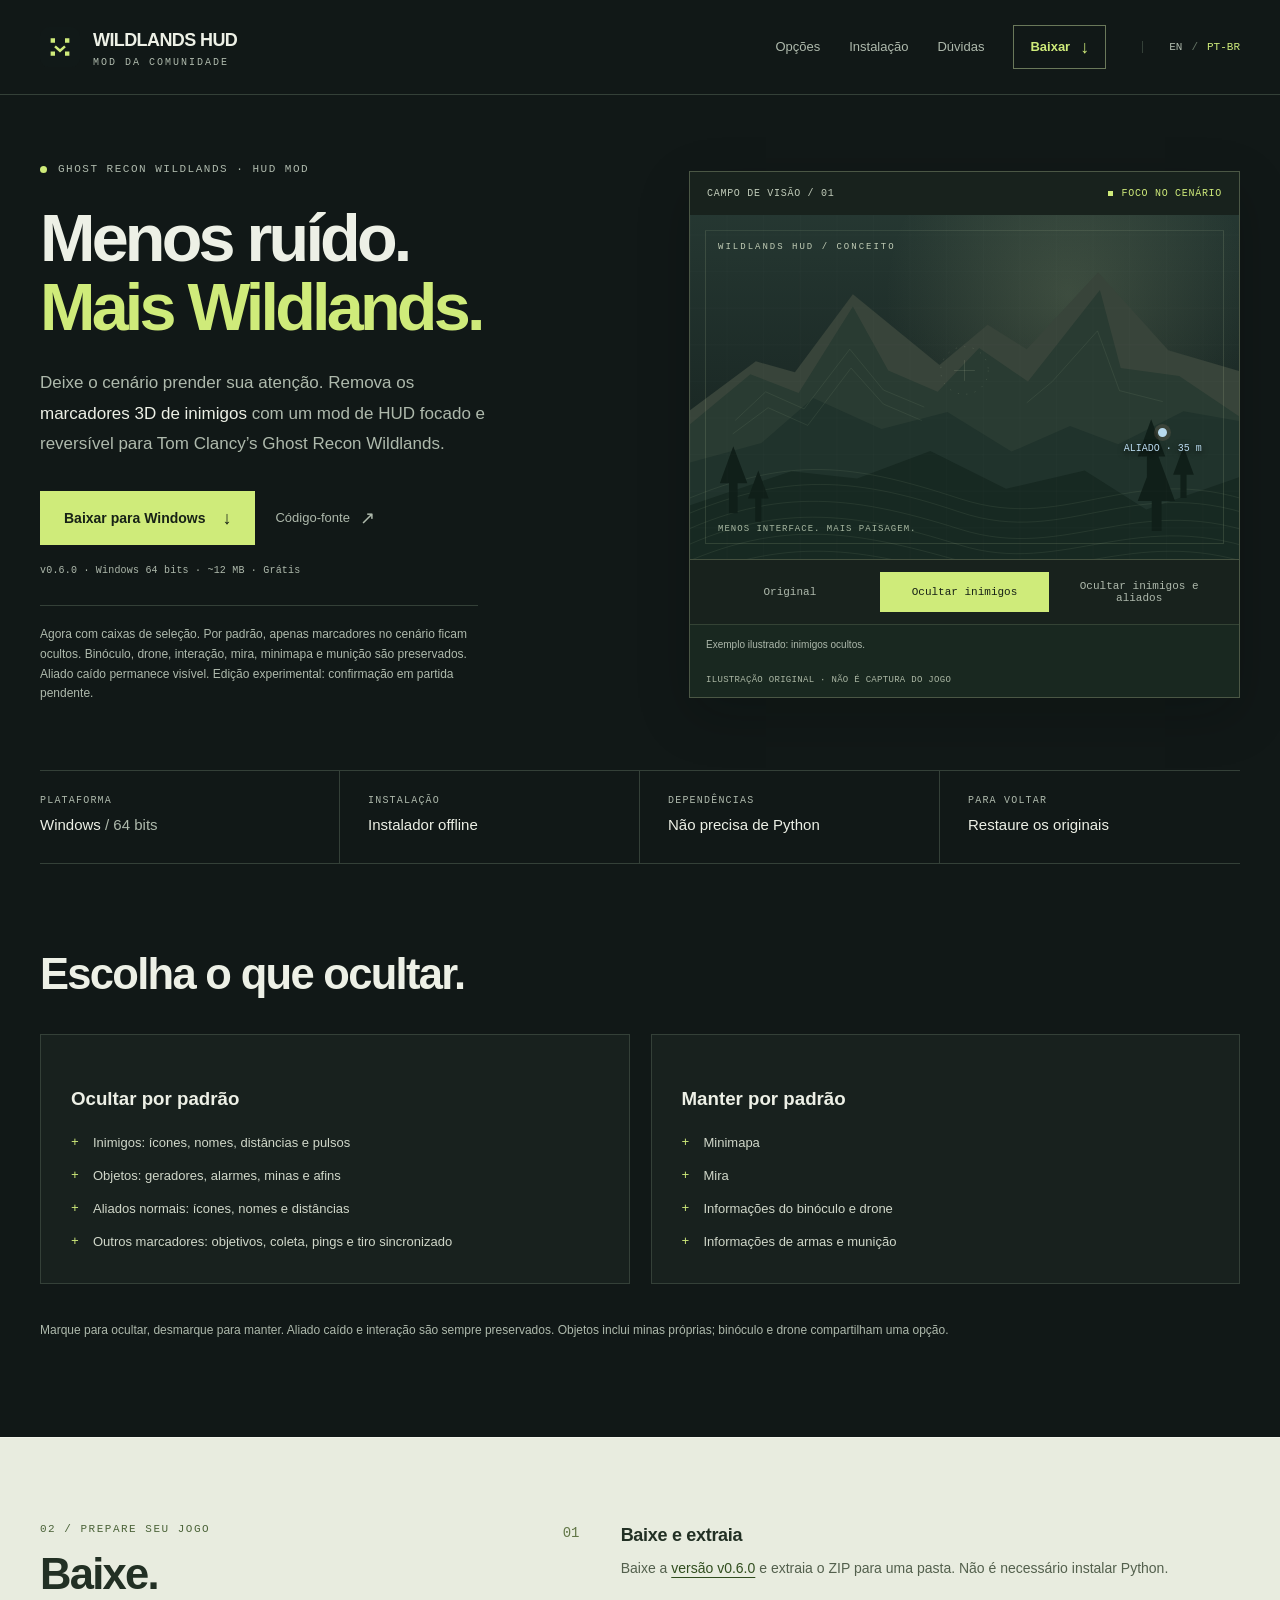
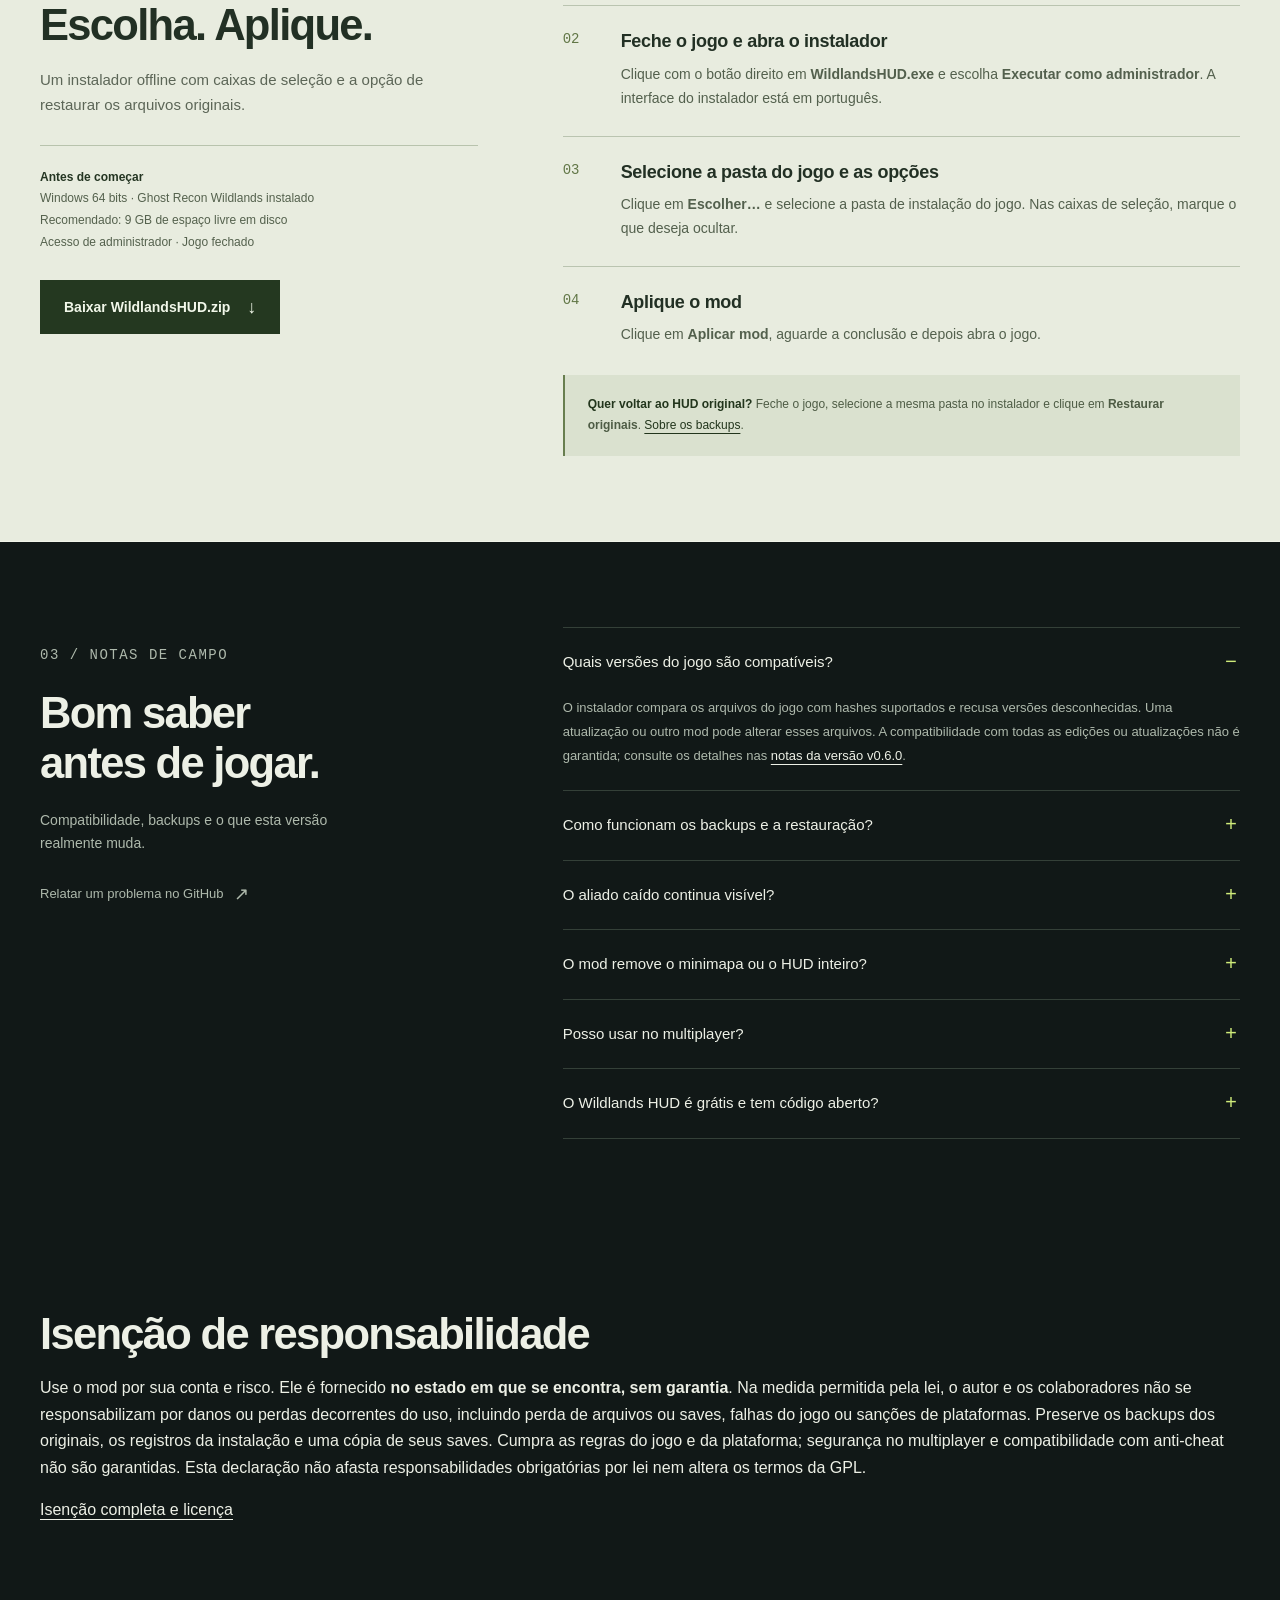
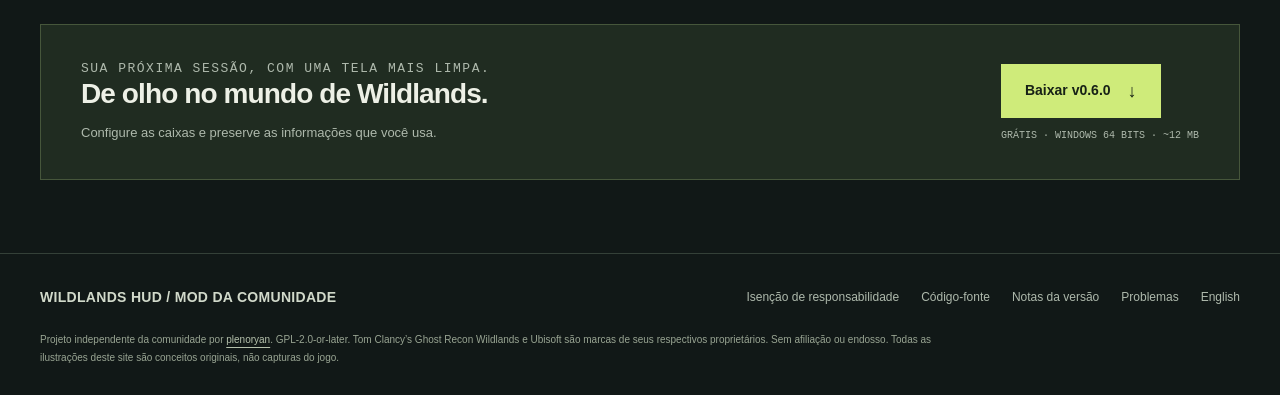
==== commit 0c08a89a: "Replace version picker with independent HUD checkboxes" ====
--- a/docs/pt-br/index.html
+++ b/docs/pt-br/index.html
@@ -5,7 +5,7 @@
   <meta name="viewport" content="width=device-width, initial-scale=1">
   <meta name="theme-color" content="#111817">
   <title>Wildlands HUD Mod — Remova marcadores de inimigos | Download</title>
-  <meta name="description" content="Remova os marcadores 3D de inimigos no Ghost Recon Wildlands. Instalador grátis para Windows, restauração de originais, modos V3 e V4 confirmados em testes em jogo relatados.">
+  <meta name="description" content="Agora com caixas de seleção. Por padrão, apenas marcadores no cenário ficam ocultos. Binóculo, drone, interação, mira, minimapa e munição são preservados. Aliado caído permanece visível. Edição experimental: confirmação em partida pendente.">
   <meta name="robots" content="index, follow, max-image-preview:large">
   <link rel="canonical" href="https://plenoryan.github.io/wildlands-hud/pt-br/">
   <link rel="alternate" hreflang="en" href="https://plenoryan.github.io/wildlands-hud/">
@@ -14,7 +14,7 @@
   <meta property="og:type" content="website">
   <meta property="og:site_name" content="Wildlands HUD">
   <meta property="og:title" content="Wildlands HUD — Menos ruído. Mais Wildlands.">
-  <meta property="og:description" content="Um mod focado no HUD do Ghost Recon Wildlands. Remova marcadores 3D de inimigos com um instalador offline e gratuito para Windows.">
+  <meta property="og:description" content="Agora com caixas de seleção. Por padrão, apenas marcadores no cenário ficam ocultos. Binóculo, drone, interação, mira, minimapa e munição são preservados. Aliado caído permanece visível. Edição experimental: confirmação em partida pendente.">
   <meta property="og:url" content="https://plenoryan.github.io/wildlands-hud/pt-br/">
   <meta property="og:locale" content="pt_BR">
   <meta property="og:locale:alternate" content="en_US">
@@ -24,66 +24,84 @@
   <meta property="og:image:alt" content="Wildlands HUD: Less noise. More Wildlands. Paisagem ilustrada original; não é uma captura do jogo.">
   <meta name="twitter:card" content="summary_large_image">
   <meta name="twitter:title" content="Wildlands HUD — Menos ruído. Mais Wildlands.">
-  <meta name="twitter:description" content="Remova marcadores 3D de inimigos no Ghost Recon Wildlands. Instalador grátis para Windows com V3 e V4 confirmados em testes em jogo relatados.">
+  <meta name="twitter:description" content="Agora com caixas de seleção. Por padrão, apenas marcadores no cenário ficam ocultos. Binóculo, drone, interação, mira, minimapa e munição são preservados. Aliado caído permanece visível. Edição experimental: confirmação em partida pendente.">
   <meta name="twitter:image" content="https://plenoryan.github.io/wildlands-hud/assets/social-card.png">
   <link rel="icon" type="image/svg+xml" href="../assets/favicon.svg">
   <link rel="stylesheet" href="../assets/site.css">
   <script src="../assets/site.js" defer></script>
-  <script type="application/ld+json">
-  {
-    "@context": "https://schema.org",
-    "@graph": [
-      {
-        "@type": "SoftwareApplication",
-        "name": "Wildlands HUD",
-        "url": "https://plenoryan.github.io/wildlands-hud/pt-br/",
-        "description": "Mod da comunidade para Tom Clancy's Ghost Recon Wildlands que remove marcadores 3D de inimigos. Inclui o modo V3, confirmado em jogo pelo criador, e o V4, com alterações adicionais nos marcadores de aliados também confirmadas em teste em jogo relatado.",
-        "applicationCategory": "GameApplication",
-        "operatingSystem": "Windows 64-bit",
-        "softwareVersion": "0.5.0",
-        "inLanguage": "pt-BR",
-        "downloadUrl": "https://github.com/plenoryan/wildlands-hud/releases/download/v0.5.0/WildlandsHUD.zip",
-        "releaseNotes": "https://github.com/plenoryan/wildlands-hud/releases/tag/v0.5.0",
-        "softwareHelp": "https://plenoryan.github.io/wildlands-hud/pt-br/#install",
-        "license": "https://www.gnu.org/licenses/old-licenses/gpl-2.0.html",
-        "offers": { "@type": "Offer", "price": "0", "priceCurrency": "USD" },
-        "author": { "@type": "Person", "name": "plenoryan", "url": "https://github.com/plenoryan" }
+  <script type="application/ld+json">{
+  "@context": "https://schema.org",
+  "@graph": [
+    {
+      "@type": "SoftwareApplication",
+      "name": "Wildlands HUD",
+      "url": "https://plenoryan.github.io/wildlands-hud/pt-br/",
+      "description": "Agora com caixas de seleção. Por padrão, apenas marcadores no cenário ficam ocultos. Binóculo, drone, interação, mira, minimapa e munição são preservados. Aliado caído permanece visível. Edição experimental: confirmação em partida pendente.",
+      "applicationCategory": "GameApplication",
+      "operatingSystem": "Windows 64-bit",
+      "softwareVersion": "0.6.0",
+      "inLanguage": "pt-BR",
+      "downloadUrl": "https://github.com/plenoryan/wildlands-hud/releases/download/v0.6.0/WildlandsHUD.zip",
+      "releaseNotes": "https://github.com/plenoryan/wildlands-hud/releases/tag/v0.6.0",
+      "softwareHelp": "https://plenoryan.github.io/wildlands-hud/pt-br/#install",
+      "license": "https://www.gnu.org/licenses/old-licenses/gpl-2.0.html",
+      "offers": {
+        "@type": "Offer",
+        "price": "0",
+        "priceCurrency": "USD"
       },
-      {
-        "@type": "FAQPage",
-        "mainEntity": [
-          {
-            "@type": "Question",
-            "name": "Como instalar o mod Wildlands HUD?",
-            "acceptedAnswer": { "@type": "Answer", "text": "Baixe e extraia WildlandsHUD.zip, feche o jogo e execute WildlandsHUD.exe como administrador. Clique em Escolher… para selecionar a pasta de instalação do jogo, escolha V5, V4 ou V3 e clique em Aplicar mod. Não é necessário instalar Python." }
-          },
-          {
-            "@type": "Question",
-            "name": "Como restaurar os arquivos originais do jogo?",
-            "acceptedAnswer": { "@type": "Answer", "text": "Feche o jogo, abra o instalador como administrador, selecione a mesma pasta do jogo e clique em Restaurar originais. Os backups ficam ao lado dos arquivos alterados com o sufixo .phoenixhud.original. Os registros locais ficam em %LOCALAPPDATA%\\WildlandsHUD. Preserve os backups para poder restaurar." }
-          },
-          {
-            "@type": "Question",
-            "name": "Quais versões do jogo são compatíveis?",
-            "acceptedAnswer": { "@type": "Answer", "text": "O Wildlands HUD aceita arquivos do jogo com hashes reconhecidos. O instalador recusa versões desconhecidas dos arquivos. A compatibilidade com todas as atualizações ou com outros mods não é garantida; consulte as notas da versão v0.5.0." }
-          },
-          {
-            "@type": "Question",
-            "name": "Qual é a diferença entre V3 e V4?",
-            "acceptedAnswer": { "@type": "Answer", "text": "O V3 remove ícones 3D, medidores e pulsos circulares de inimigos, com resultado confirmado em jogo pelo criador. O V4 também oculta ícones normais, nomes e distâncias de aliados. Foi projetado para preservar o símbolo e o medidor de aliado caído e a seta condicional fora da tela, ocultando nomes e distâncias mesmo quando o aliado está caído. O criador relatou um teste bem-sucedido do V4 em jogo; isso não comprova compatibilidade com todas as versões ou situações do jogo." }
+      "author": {
+        "@type": "Person",
+        "name": "plenoryan",
+        "url": "https://github.com/plenoryan"
+      }
+    },
+    {
+      "@type": "FAQPage",
+      "mainEntity": [
+        {
+          "@type": "Question",
+          "name": "Como instalar o mod Wildlands HUD?",
+          "acceptedAnswer": {
+            "@type": "Answer",
+            "text": "Baixe e extraia WildlandsHUD.zip, feche o jogo e execute WildlandsHUD.exe como administrador. Clique em Escolher… para selecionar a pasta de instalação do jogo, marque o que deseja ocultar e clique em Aplicar mod. Não é necessário instalar Python."
           }
-        ]
-      }
-    ]
-  }
-  </script>
+        },
+        {
+          "@type": "Question",
+          "name": "Como restaurar os arquivos originais do jogo?",
+          "acceptedAnswer": {
+            "@type": "Answer",
+            "text": "Feche o jogo, abra o instalador como administrador, selecione a mesma pasta do jogo e clique em Restaurar originais. Os backups ficam ao lado dos arquivos alterados com o sufixo .phoenixhud.original. Os registros locais ficam em %LOCALAPPDATA%\\WildlandsHUD. Preserve os backups para poder restaurar."
+          }
+        },
+        {
+          "@type": "Question",
+          "name": "Quais versões do jogo são compatíveis?",
+          "acceptedAnswer": {
+            "@type": "Answer",
+            "text": "O Wildlands HUD aceita arquivos do jogo com hashes reconhecidos. O instalador recusa versões desconhecidas dos arquivos. A compatibilidade com todas as atualizações ou com outros mods não é garantida; consulte as notas da versão v0.6.0."
+          }
+        },
+        {
+          "@type": "Question",
+          "name": "Escolha o que ocultar.",
+          "acceptedAnswer": {
+            "@type": "Answer",
+            "text": "Marque para ocultar, desmarque para manter. Aliado caído e interação são sempre preservados. Objetos inclui minas próprias; binóculo e drone compartilham uma opção."
+          }
+        }
+      ]
+    }
+  ]
+}</script>
 </head>
 <body>
   <a class="skip" href="#main">Pular para o conteúdo</a>
   <header class="site-header">
     <nav class="nav container" aria-label="Navegação principal">
       <a class="brand" href="./" aria-label="Wildlands HUD, início"><img src="../assets/favicon.svg" width="40" height="40" alt=""><span>WILDLANDS HUD<small>MOD DA COMUNIDADE</small></span></a>
-      <div class="nav-links"><a href="#modes">Modos</a><a href="#install">Instalação</a><a href="#faq">Dúvidas</a><a class="nav-download" href="https://github.com/plenoryan/wildlands-hud/releases/download/v0.5.0/WildlandsHUD.zip">Baixar <span class="arrow" aria-hidden="true">↓</span></a></div>
+      <div class="nav-links"><a href="#modes">Opções</a><a href="#install">Instalação</a><a href="#faq">Dúvidas</a><a class="nav-download" href="https://github.com/plenoryan/wildlands-hud/releases/download/v0.6.0/WildlandsHUD.zip">Baixar <span class="arrow" aria-hidden="true">↓</span></a></div>
       <div class="language" aria-label="Idioma"><a href="../" lang="en" aria-label="English">EN</a><span aria-hidden="true">/</span><a href="./" lang="pt-BR" aria-current="page" aria-label="Português brasileiro">PT-BR</a></div>
     </nav>
   </header>
@@ -93,49 +111,41 @@
         <p class="eyebrow">Ghost Recon Wildlands · HUD mod</p>
         <h1 id="hero-title">Menos ruído.<br><span>Mais Wildlands.</span></h1>
         <p class="hero-lead">Deixe o cenário prender sua atenção. Remova os <strong>marcadores 3D de inimigos</strong> com um mod de HUD focado e reversível para Tom Clancy’s Ghost Recon Wildlands.</p>
-        <div class="actions"><a class="button button-primary" href="https://github.com/plenoryan/wildlands-hud/releases/download/v0.5.0/WildlandsHUD.zip">Baixar para Windows <span class="arrow" aria-hidden="true">↓</span></a><a class="text-link" href="https://github.com/plenoryan/wildlands-hud">Código-fonte <span class="arrow" aria-hidden="true">↗</span></a></div>
-        <p class="download-meta">v0.5.0 · Windows 64 bits · ~12 MB · Grátis</p>
-        <p class="release-note"><strong>A V5 também oculta informações de interação e binóculo. Uma revisão de escopo está em preparo. Para recuperar a interface normal agora, use o modo V4 do instalador.</strong></p>
+        <div class="actions"><a class="button button-primary" href="https://github.com/plenoryan/wildlands-hud/releases/download/v0.6.0/WildlandsHUD.zip">Baixar para Windows <span class="arrow" aria-hidden="true">↓</span></a><a class="text-link" href="https://github.com/plenoryan/wildlands-hud">Código-fonte <span class="arrow" aria-hidden="true">↗</span></a></div>
+        <p class="download-meta">v0.6.0 · Windows 64 bits · ~12 MB · Grátis</p>
+        <p class="release-note">Agora com caixas de seleção. Por padrão, apenas marcadores no cenário ficam ocultos. Binóculo, drone, interação, mira, minimapa e munição são preservados. Aliado caído permanece visível. Edição experimental: confirmação em partida pendente.</p>
       </div>
       <figure class="concept">
         <div class="concept-top"><span>CAMPO DE VISÃO / 01</span><span class="live-label">FOCO NO CENÁRIO</span></div>
         <div class="scene" data-scene data-mode="v3" aria-hidden="true">
           <span class="scene-number">WILDLANDS HUD / CONCEITO</span><span class="marker enemy enemy-one"><i></i><span>84 m</span></span><span class="marker enemy enemy-two"><i></i><span>120 m</span></span><span class="marker enemy enemy-three"><i></i><span>62 m</span></span><span class="marker ally"><i></i><span>ALIADO · 35 m</span></span><span class="scene-coordinate">MENOS INTERFACE. MAIS PAISAGEM.</span>
         </div>
-        <div class="concept-tabs" role="group" aria-label="Comparação ilustrada do HUD"><button type="button" data-mode-button="original" data-caption="Conceito original: marcadores de inimigos e de aliados normais visíveis." aria-pressed="false">Original</button><button type="button" data-mode-button="v3" data-caption="Conceito V3: marcadores de inimigos somem; os de aliados normais permanecem." aria-pressed="true">V3 / inimigos</button><button type="button" data-mode-button="v4" data-caption="Conceito V4: marcadores de aliados normais também somem. Confirmado em teste em jogo relatado pelo criador." aria-pressed="false">V4 / + aliados</button></div>
-        <figcaption><div class="concept-caption" data-scene-caption aria-live="polite">Conceito V3: marcadores de inimigos somem; os de aliados normais permanecem.</div><span class="concept-label">ILUSTRAÇÃO ORIGINAL · NÃO É CAPTURA DO JOGO</span></figcaption>
+        <div class="concept-tabs" role="group" aria-label="Comparação ilustrada do HUD"><button type="button" data-mode-button="original" data-caption="Conceito original: marcadores de inimigos e de aliados normais visíveis." aria-pressed="false">Original</button><button type="button" data-mode-button="v3" data-caption="Exemplo ilustrado: inimigos ocultos." aria-pressed="true">Ocultar inimigos</button><button type="button" data-mode-button="v4" data-caption="Exemplo ilustrado: inimigos e aliados normais ocultos; caído preservado." aria-pressed="false">Ocultar inimigos e aliados</button></div>
+        <figcaption><div class="concept-caption" data-scene-caption aria-live="polite">Exemplo ilustrado: inimigos ocultos.</div><span class="concept-label">ILUSTRAÇÃO ORIGINAL · NÃO É CAPTURA DO JOGO</span></figcaption>
       </figure>
     </section>
     <div class="spec-strip container" aria-label="Informações rápidas"><div class="spec"><small>Plataforma</small><strong>Windows <span>/ 64 bits</span></strong></div><div class="spec"><small>Instalação</small><strong>Instalador offline</strong></div><div class="spec"><small>Dependências</small><strong>Não precisa de Python</strong></div><div class="spec"><small>Para voltar</small><strong>Restaure os originais</strong></div></div>
-    <section class="section container" id="modes" aria-labelledby="modes-title">
-      <div class="section-header"><div><p class="section-kicker">01 / Escolha sua visão</p><h2 class="section-title" id="modes-title">Dois jeitos de limpar a tela.</h2><p class="section-intro">Escolha o modo no instalador. O V3 oculta inimigos; o V4 também oculta marcadores normais de aliados. Ambos funcionaram nos testes em jogo relatados pelo criador.</p></div><p class="section-aside">UM DOWNLOAD<br>DOIS MODOS · BACKUP DOS ORIGINAIS</p></div>
-      <div class="mode-grid">
-        <article class="mode-card recommended"><div class="mode-title"><h3>V3</h3><span class="tag">CONFIRMADO EM JOGO</span></div><p class="mode-subtitle">Limpe os marcadores de inimigos.</p><p class="mode-description">Uma opção focada que remove as indicações visuais flutuantes sobre os inimigos.</p><ul class="feature-list"><li>Remove os ícones 3D de inimigos.</li><li>Remove os medidores e pulsos circulares de inimigos.</li><li>Mantém os elementos de HUD dos aliados.</li></ul><p class="mode-footnote">O criador verificou as mudanças nos marcadores de inimigos do V3 durante o jogo.</p></article>
-        <article class="mode-card"><div class="mode-title"><h3>V5</h3><span class="tag">EXPERIMENTAL</span></div><p class="mode-description">V5 experimental: HUD oculto, exceto o indicador de aliado caído. Inclui minimapa, mira e tiro sincronizado. Ainda requer teste em partida.</p><p class="mode-footnote">Mantém a lógica de reanimação da V4. Nomes e distâncias de aliados permanecem ocultos.</p></article>
-        <article class="mode-card"><div class="mode-title"><h3>V4</h3><span class="tag">CONFIRMADO EM JOGO</span></div><p class="mode-subtitle">Mais espaço para seu esquadrão.</p><p class="mode-description">Adiciona mudanças no HUD dos aliados à limpeza de inimigos do V3, deixando menos elementos na tela.</p><ul class="feature-list"><li>Oculta ícones normais, nomes e distâncias de aliados.</li><li>Projetado para preservar o símbolo e o medidor de aliado caído, além da seta condicional fora da tela.</li><li>Oculta nomes e distâncias de aliados mesmo quando estão caídos.</li></ul><p class="mode-footnote">O criador relatou um teste bem-sucedido do V4 em jogo. Isso não garante o mesmo resultado em todas as instalações ou situações do jogo.</p></article>
-      </div>
-      <p class="scope-note"><strong>ESCOPO DA V5</strong><span>V5 experimental: HUD oculto, exceto o indicador de aliado caído. Inclui minimapa, mira e tiro sincronizado. Ainda requer teste em partida.</span></p>
-    </section>
+    <section class="section container" id="modes" aria-labelledby="modes-title"><div class="section-header"><h2 class="section-title" id="modes-title">Escolha o que ocultar.</h2></div><div class="mode-grid"><article class="mode-card"><h3>Ocultar por padrão</h3><ul class="feature-list"><li>Inimigos: ícones, nomes, distâncias e pulsos</li><li>Objetos: geradores, alarmes, minas e afins</li><li>Aliados normais: ícones, nomes e distâncias</li><li>Outros marcadores: objetivos, coleta, pings e tiro sincronizado</li></ul></article><article class="mode-card"><h3>Manter por padrão</h3><ul class="feature-list"><li>Minimapa</li><li>Mira</li><li>Informações do binóculo e drone</li><li>Informações de armas e munição</li></ul></article></div><p class="scope-note">Marque para ocultar, desmarque para manter. Aliado caído e interação são sempre preservados. Objetos inclui minas próprias; binóculo e drone compartilham uma opção.</p></section>
     <section class="section section-install" id="install" aria-labelledby="install-title">
       <div class="container install-grid">
-        <div><p class="section-kicker">02 / Prepare seu jogo</p><h2 class="section-title" id="install-title">Baixe.<br>Escolha. Aplique.</h2><p class="section-intro">Um instalador offline com os três modos e a opção de restaurar os arquivos originais.</p><p class="requirements"><strong>Antes de começar</strong><br>Windows 64 bits · Ghost Recon Wildlands instalado<br>Recomendado: 9 GB de espaço livre em disco<br>Acesso de administrador · Jogo fechado</p><a class="button" href="https://github.com/plenoryan/wildlands-hud/releases/download/v0.5.0/WildlandsHUD.zip">Baixar WildlandsHUD.zip <span class="arrow" aria-hidden="true">↓</span></a></div>
-        <div><ol class="steps"><li><h3>Baixe e extraia</h3><p>Baixe a <a href="https://github.com/plenoryan/wildlands-hud/releases/tag/v0.5.0">versão v0.5.0</a> e extraia o ZIP para uma pasta. Não é necessário instalar Python.</p></li><li><h3>Feche o jogo e abra o instalador</h3><p>Clique com o botão direito em <strong>WildlandsHUD.exe</strong> e escolha <strong>Executar como administrador</strong>. A interface do instalador está em português.</p></li><li><h3>Selecione a pasta do jogo e o modo</h3><p>Clique em <span class="ui-label">Escolher…</span> e selecione a pasta de instalação do jogo. No seletor de modo, escolha V5, V4 ou V3.</p></li><li><h3>Aplique o mod</h3><p>Clique em <span class="ui-label">Aplicar mod</span>, aguarde a conclusão e depois abra o jogo.</p></li></ol><div class="restore-note"><strong>Quer voltar ao HUD original?</strong> Feche o jogo, selecione a mesma pasta no instalador e clique em <span class="ui-label">Restaurar originais</span>. <a href="#restore">Sobre os backups</a>.</div></div>
+        <div><p class="section-kicker">02 / Prepare seu jogo</p><h2 class="section-title" id="install-title">Baixe.<br>Escolha. Aplique.</h2><p class="section-intro">Um instalador offline com caixas de seleção e a opção de restaurar os arquivos originais.</p><p class="requirements"><strong>Antes de começar</strong><br>Windows 64 bits · Ghost Recon Wildlands instalado<br>Recomendado: 9 GB de espaço livre em disco<br>Acesso de administrador · Jogo fechado</p><a class="button" href="https://github.com/plenoryan/wildlands-hud/releases/download/v0.6.0/WildlandsHUD.zip">Baixar WildlandsHUD.zip <span class="arrow" aria-hidden="true">↓</span></a></div>
+        <div><ol class="steps"><li><h3>Baixe e extraia</h3><p>Baixe a <a href="https://github.com/plenoryan/wildlands-hud/releases/tag/v0.6.0">versão v0.6.0</a> e extraia o ZIP para uma pasta. Não é necessário instalar Python.</p></li><li><h3>Feche o jogo e abra o instalador</h3><p>Clique com o botão direito em <strong>WildlandsHUD.exe</strong> e escolha <strong>Executar como administrador</strong>. A interface do instalador está em português.</p></li><li><h3>Selecione a pasta do jogo e as opções</h3><p>Clique em <span class="ui-label">Escolher…</span> e selecione a pasta de instalação do jogo. Nas caixas de seleção, marque o que deseja ocultar.</p></li><li><h3>Aplique o mod</h3><p>Clique em <span class="ui-label">Aplicar mod</span>, aguarde a conclusão e depois abra o jogo.</p></li></ol><div class="restore-note"><strong>Quer voltar ao HUD original?</strong> Feche o jogo, selecione a mesma pasta no instalador e clique em <span class="ui-label">Restaurar originais</span>. <a href="#restore">Sobre os backups</a>.</div></div>
       </div>
     </section>
     <section class="section container faq-layout" id="faq" aria-labelledby="faq-title">
       <div class="faq-intro"><p class="section-kicker">03 / Notas de campo</p><h2 class="section-title" id="faq-title">Bom saber<br>antes de jogar.</h2><p>Compatibilidade, backups e o que esta versão realmente muda.</p><a class="text-link" href="https://github.com/plenoryan/wildlands-hud/issues">Relatar um problema no GitHub <span class="arrow" aria-hidden="true">↗</span></a></div>
       <div class="faq-list">
-        <details open><summary>Quais versões do jogo são compatíveis?</summary><p>O instalador compara os arquivos do jogo com hashes suportados e recusa versões desconhecidas. Uma atualização ou outro mod pode alterar esses arquivos. A compatibilidade com todas as edições ou atualizações não é garantida; consulte os detalhes nas <a href="https://github.com/plenoryan/wildlands-hud/releases/tag/v0.5.0">notas da versão v0.5.0</a>.</p></details>
+        <details open><summary>Quais versões do jogo são compatíveis?</summary><p>O instalador compara os arquivos do jogo com hashes suportados e recusa versões desconhecidas. Uma atualização ou outro mod pode alterar esses arquivos. A compatibilidade com todas as edições ou atualizações não é garantida; consulte os detalhes nas <a href="https://github.com/plenoryan/wildlands-hud/releases/tag/v0.6.0">notas da versão v0.6.0</a>.</p></details>
         <details id="restore"><summary>Como funcionam os backups e a restauração?</summary><p>As cópias originais ficam ao lado dos arquivos alterados, com o sufixo <code>.phoenixhud.original</code>. Os registros locais ficam em <code>%LOCALAPPDATA%\WildlandsHUD</code>. Preserve os backups: o botão <span class="ui-label">Restaurar originais</span> usa essas cópias para restaurar os arquivos. Feche o jogo e selecione a mesma pasta de instalação antes de restaurar.</p></details>
-        <details><summary>O que o V4 mantém para aliados caídos?</summary><p>O V4 foi projetado para preservar o símbolo e o medidor de aliado caído, além da seta condicional fora da tela. Os nomes e os textos de distância de aliados ficam ocultos mesmo quando estão caídos. O criador relatou que testou o V4 e funcionou. O relato não cobre todas as situações possíveis do jogo ou instalações.</p></details>
-        <details><summary>O mod remove o minimapa ou o HUD inteiro?</summary><p>V5 experimental: HUD oculto, exceto o indicador de aliado caído. Inclui minimapa, mira e tiro sincronizado. Ainda requer teste em partida.</p></details>
+        <details><summary>O aliado caído continua visível?</summary><p>Sim. O símbolo/medidor e as setas condicionais são preservados. Com aliados normais ocultos, os nomes/distâncias dos caídos também ficam ocultos.</p></details>
+        <details><summary>O mod remove o minimapa ou o HUD inteiro?</summary><p>Agora com caixas de seleção. Por padrão, apenas marcadores no cenário ficam ocultos. Binóculo, drone, interação, mira, minimapa e munição são preservados. Aliado caído permanece visível. Edição experimental: confirmação em partida pendente.</p></details>
         <details><summary>Posso usar no multiplayer?</summary><p>O projeto não declara segurança no multiplayer nem compatibilidade com sistemas anti-cheat. Ele não oferece bypass de anti-cheat. “Instalador offline” significa que a instalação não depende de um serviço online; isso não é uma afirmação sobre os modos de jogo suportados.</p></details>
         <details><summary>O Wildlands HUD é grátis e tem código aberto?</summary><p>Sim. O Wildlands HUD é um projeto gratuito da comunidade. Seu <a href="https://github.com/plenoryan/wildlands-hud">código-fonte</a> está disponível sob a GNU General Public License, versão 2 ou posterior (GPL-2.0-or-later). Não é afiliado, endossado ou um produto oficial da Ubisoft.</p></details>
       </div>
     </section>
     <section class="section container" id="disclaimer" aria-labelledby="disclaimer-title"><h2 class="section-title" id="disclaimer-title">Isenção de responsabilidade</h2><p>Use o mod por sua conta e risco. Ele é fornecido <strong>no estado em que se encontra, sem garantia</strong>. Na medida permitida pela lei, o autor e os colaboradores não se responsabilizam por danos ou perdas decorrentes do uso, incluindo perda de arquivos ou saves, falhas do jogo ou sanções de plataformas. Preserve os backups dos originais, os registros da instalação e uma cópia de seus saves. Cumpra as regras do jogo e da plataforma; segurança no multiplayer e compatibilidade com anti-cheat não são garantidas. Esta declaração não afasta responsabilidades obrigatórias por lei nem altera os termos da GPL.</p><p><a href="https://github.com/plenoryan/wildlands-hud/blob/main/DISCLAIMER.md">Isenção completa e licença</a></p></section>
-    <section class="download-band container" aria-labelledby="download-title"><div><p class="section-kicker">Sua próxima sessão, com uma tela mais limpa.</p><h2 id="download-title">De olho no mundo de Wildlands.</h2><p>Escolha V5 para ocultar o HUD, V4 para marcadores ou V3 para inimigos.</p></div><div><a class="button button-primary" href="https://github.com/plenoryan/wildlands-hud/releases/download/v0.5.0/WildlandsHUD.zip">Baixar v0.5.0 <span class="arrow" aria-hidden="true">↓</span></a><small>GRÁTIS · WINDOWS 64 BITS · ~12 MB</small></div></section>
+    <section class="download-band container" aria-labelledby="download-title"><div><p class="section-kicker">Sua próxima sessão, com uma tela mais limpa.</p><h2 id="download-title">De olho no mundo de Wildlands.</h2><p>Configure as caixas e preserve as informações que você usa.</p></div><div><a class="button button-primary" href="https://github.com/plenoryan/wildlands-hud/releases/download/v0.6.0/WildlandsHUD.zip">Baixar v0.6.0 <span class="arrow" aria-hidden="true">↓</span></a><small>GRÁTIS · WINDOWS 64 BITS · ~12 MB</small></div></section>
   </main>
-  <footer class="site-footer"><div class="container"><div class="footer-top"><span class="footer-brand">WILDLANDS HUD <span aria-hidden="true">/</span> MOD DA COMUNIDADE</span><div class="footer-links"><a href="#disclaimer">Isenção de responsabilidade</a><a href="https://github.com/plenoryan/wildlands-hud">Código-fonte</a><a href="https://github.com/plenoryan/wildlands-hud/releases/tag/v0.5.0">Notas da versão</a><a href="https://github.com/plenoryan/wildlands-hud/issues">Problemas</a><a href="../" lang="en">English</a></div></div><p class="footer-bottom">Projeto independente da comunidade por <a href="https://github.com/plenoryan">plenoryan</a>. GPL-2.0-or-later. Tom Clancy’s Ghost Recon Wildlands e Ubisoft são marcas de seus respectivos proprietários. Sem afiliação ou endosso. Todas as ilustrações deste site são conceitos originais, não capturas do jogo.</p></div></footer>
+  <footer class="site-footer"><div class="container"><div class="footer-top"><span class="footer-brand">WILDLANDS HUD <span aria-hidden="true">/</span> MOD DA COMUNIDADE</span><div class="footer-links"><a href="#disclaimer">Isenção de responsabilidade</a><a href="https://github.com/plenoryan/wildlands-hud">Código-fonte</a><a href="https://github.com/plenoryan/wildlands-hud/releases/tag/v0.6.0">Notas da versão</a><a href="https://github.com/plenoryan/wildlands-hud/issues">Problemas</a><a href="../" lang="en">English</a></div></div><p class="footer-bottom">Projeto independente da comunidade por <a href="https://github.com/plenoryan">plenoryan</a>. GPL-2.0-or-later. Tom Clancy’s Ghost Recon Wildlands e Ubisoft são marcas de seus respectivos proprietários. Sem afiliação ou endosso. Todas as ilustrações deste site são conceitos originais, não capturas do jogo.</p></div></footer>
 </body>
 </html>
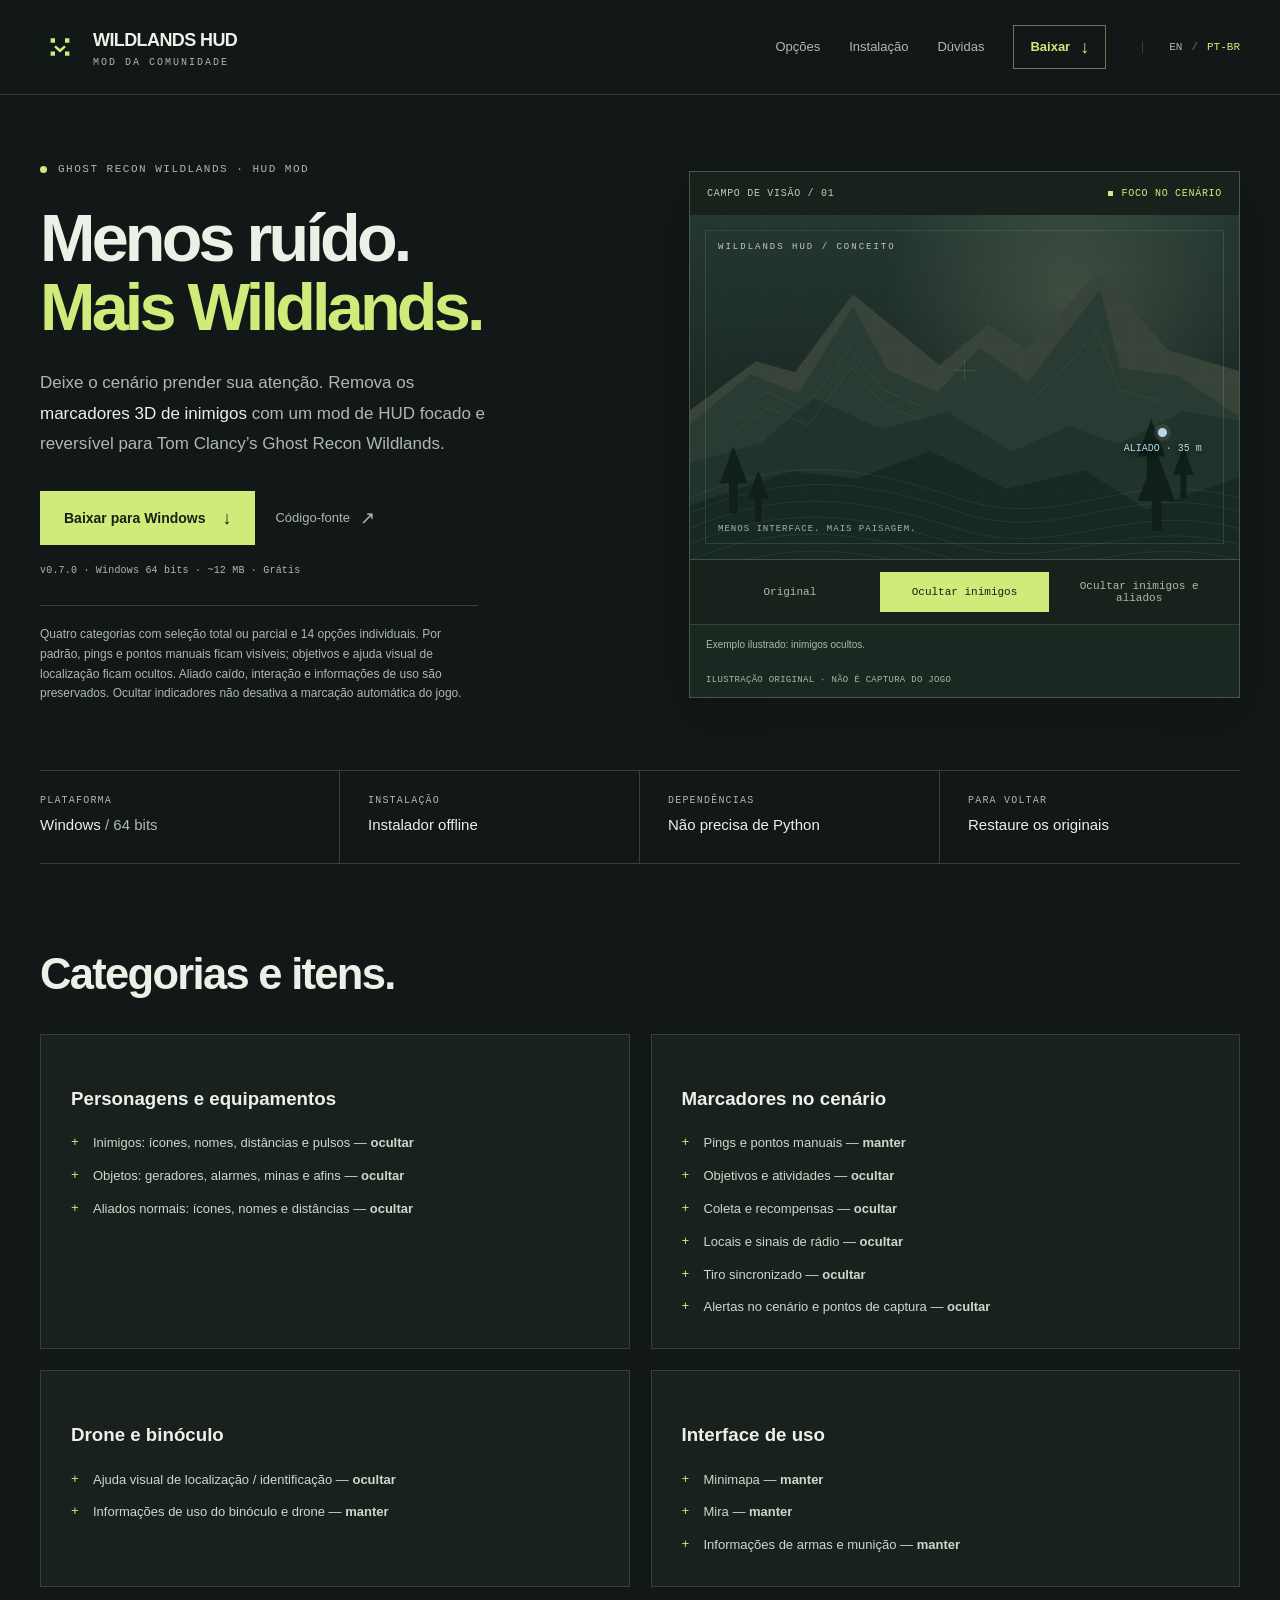
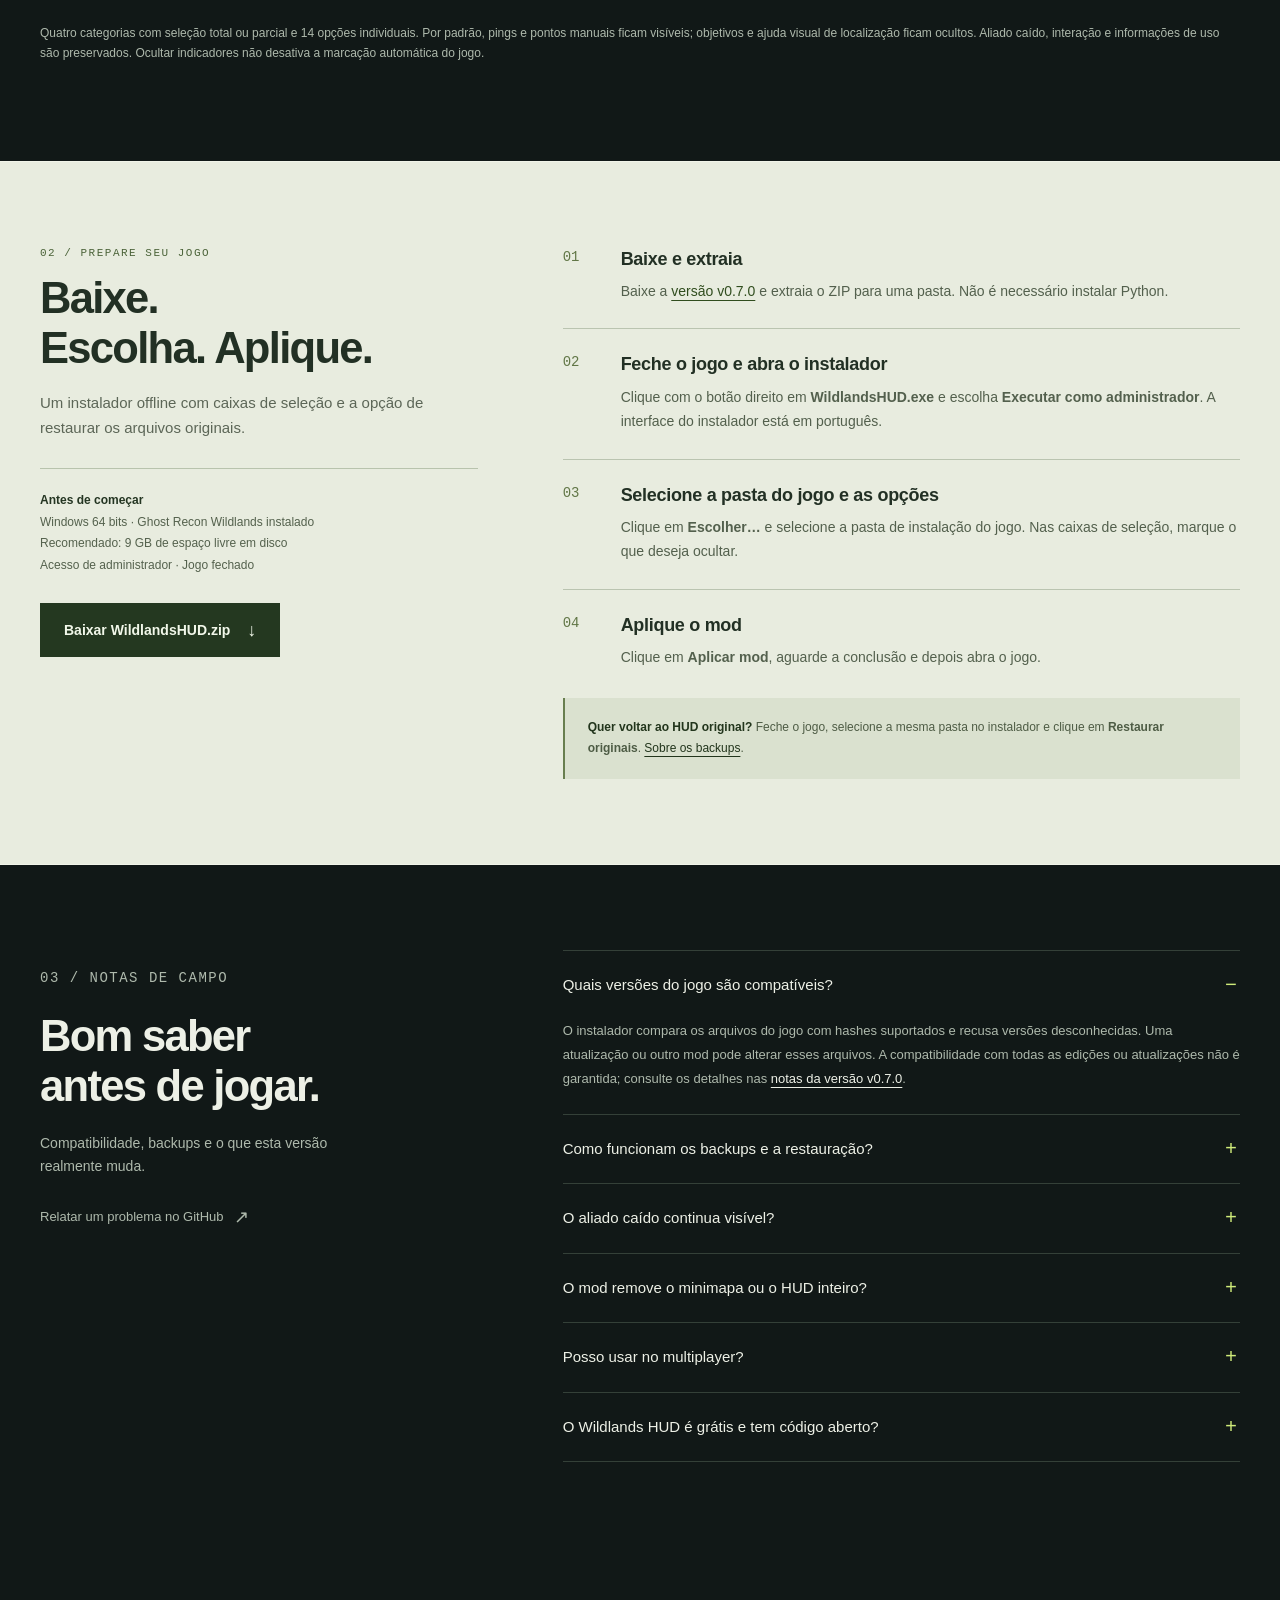
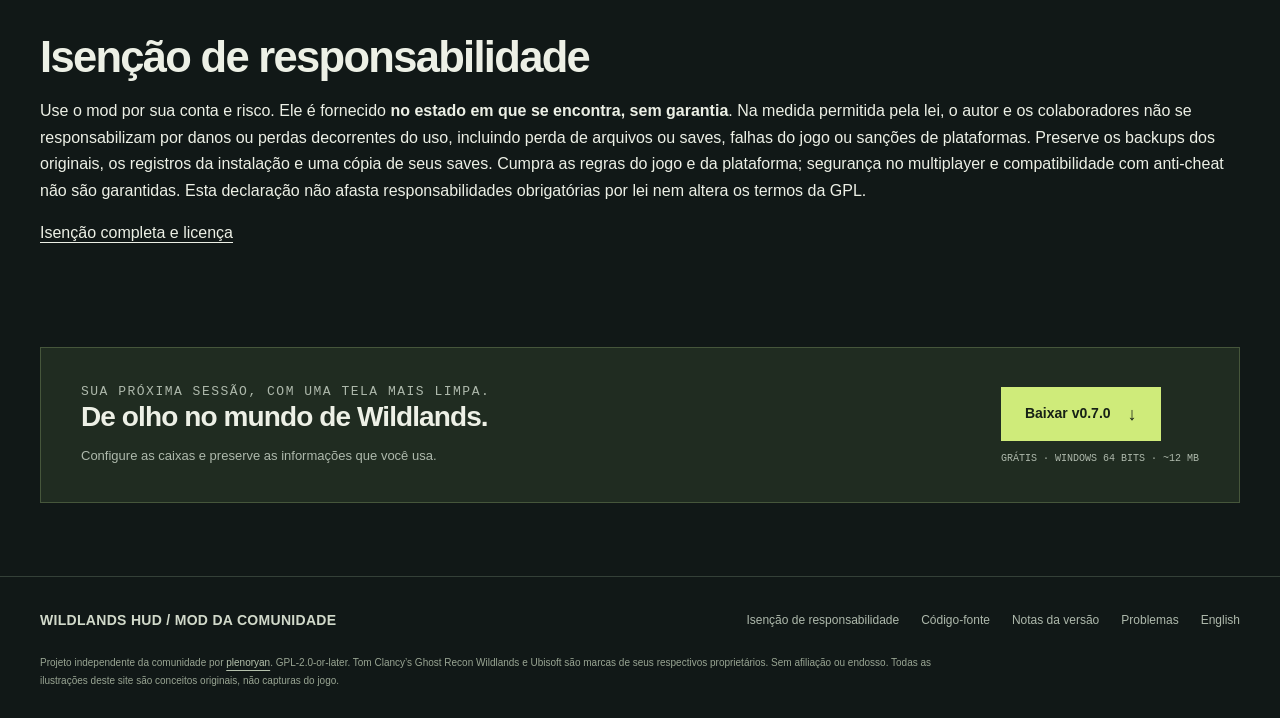
==== commit 52e9fc8b: "Add HUD categories and individual visibility choices" ====
--- a/docs/pt-br/index.html
+++ b/docs/pt-br/index.html
@@ -5,7 +5,7 @@
   <meta name="viewport" content="width=device-width, initial-scale=1">
   <meta name="theme-color" content="#111817">
   <title>Wildlands HUD Mod — Remova marcadores de inimigos | Download</title>
-  <meta name="description" content="Agora com caixas de seleção. Por padrão, apenas marcadores no cenário ficam ocultos. Binóculo, drone, interação, mira, minimapa e munição são preservados. Aliado caído permanece visível. Edição experimental: confirmação em partida pendente.">
+  <meta name="description" content="Quatro categorias com seleção total ou parcial e 14 opções individuais. Por padrão, pings e pontos manuais ficam visíveis; objetivos e ajuda visual de localização ficam ocultos. Aliado caído, interação e informações de uso são preservados. Ocultar indicadores não desativa a marcação automática do jogo.">
   <meta name="robots" content="index, follow, max-image-preview:large">
   <link rel="canonical" href="https://plenoryan.github.io/wildlands-hud/pt-br/">
   <link rel="alternate" hreflang="en" href="https://plenoryan.github.io/wildlands-hud/">
@@ -14,7 +14,7 @@
   <meta property="og:type" content="website">
   <meta property="og:site_name" content="Wildlands HUD">
   <meta property="og:title" content="Wildlands HUD — Menos ruído. Mais Wildlands.">
-  <meta property="og:description" content="Agora com caixas de seleção. Por padrão, apenas marcadores no cenário ficam ocultos. Binóculo, drone, interação, mira, minimapa e munição são preservados. Aliado caído permanece visível. Edição experimental: confirmação em partida pendente.">
+  <meta property="og:description" content="Quatro categorias com seleção total ou parcial e 14 opções individuais. Por padrão, pings e pontos manuais ficam visíveis; objetivos e ajuda visual de localização ficam ocultos. Aliado caído, interação e informações de uso são preservados. Ocultar indicadores não desativa a marcação automática do jogo.">
   <meta property="og:url" content="https://plenoryan.github.io/wildlands-hud/pt-br/">
   <meta property="og:locale" content="pt_BR">
   <meta property="og:locale:alternate" content="en_US">
@@ -24,7 +24,7 @@
   <meta property="og:image:alt" content="Wildlands HUD: Less noise. More Wildlands. Paisagem ilustrada original; não é uma captura do jogo.">
   <meta name="twitter:card" content="summary_large_image">
   <meta name="twitter:title" content="Wildlands HUD — Menos ruído. Mais Wildlands.">
-  <meta name="twitter:description" content="Agora com caixas de seleção. Por padrão, apenas marcadores no cenário ficam ocultos. Binóculo, drone, interação, mira, minimapa e munição são preservados. Aliado caído permanece visível. Edição experimental: confirmação em partida pendente.">
+  <meta name="twitter:description" content="Quatro categorias com seleção total ou parcial e 14 opções individuais. Por padrão, pings e pontos manuais ficam visíveis; objetivos e ajuda visual de localização ficam ocultos. Aliado caído, interação e informações de uso são preservados. Ocultar indicadores não desativa a marcação automática do jogo.">
   <meta name="twitter:image" content="https://plenoryan.github.io/wildlands-hud/assets/social-card.png">
   <link rel="icon" type="image/svg+xml" href="../assets/favicon.svg">
   <link rel="stylesheet" href="../assets/site.css">
@@ -36,13 +36,13 @@
       "@type": "SoftwareApplication",
       "name": "Wildlands HUD",
       "url": "https://plenoryan.github.io/wildlands-hud/pt-br/",
-      "description": "Agora com caixas de seleção. Por padrão, apenas marcadores no cenário ficam ocultos. Binóculo, drone, interação, mira, minimapa e munição são preservados. Aliado caído permanece visível. Edição experimental: confirmação em partida pendente.",
+      "description": "Quatro categorias com seleção total ou parcial e 14 opções individuais. Por padrão, pings e pontos manuais ficam visíveis; objetivos e ajuda visual de localização ficam ocultos. Aliado caído, interação e informações de uso são preservados. Ocultar indicadores não desativa a marcação automática do jogo.",
       "applicationCategory": "GameApplication",
       "operatingSystem": "Windows 64-bit",
-      "softwareVersion": "0.6.0",
+      "softwareVersion": "0.7.0",
       "inLanguage": "pt-BR",
-      "downloadUrl": "https://github.com/plenoryan/wildlands-hud/releases/download/v0.6.0/WildlandsHUD.zip",
-      "releaseNotes": "https://github.com/plenoryan/wildlands-hud/releases/tag/v0.6.0",
+      "downloadUrl": "https://github.com/plenoryan/wildlands-hud/releases/download/v0.7.0/WildlandsHUD.zip",
+      "releaseNotes": "https://github.com/plenoryan/wildlands-hud/releases/tag/v0.7.0",
       "softwareHelp": "https://plenoryan.github.io/wildlands-hud/pt-br/#install",
       "license": "https://www.gnu.org/licenses/old-licenses/gpl-2.0.html",
       "offers": {
@@ -80,7 +80,7 @@
           "name": "Quais versões do jogo são compatíveis?",
           "acceptedAnswer": {
             "@type": "Answer",
-            "text": "O Wildlands HUD aceita arquivos do jogo com hashes reconhecidos. O instalador recusa versões desconhecidas dos arquivos. A compatibilidade com todas as atualizações ou com outros mods não é garantida; consulte as notas da versão v0.6.0."
+            "text": "O Wildlands HUD aceita arquivos do jogo com hashes reconhecidos. O instalador recusa versões desconhecidas dos arquivos. A compatibilidade com todas as atualizações ou com outros mods não é garantida; consulte as notas da versão v0.7.0."
           }
         },
         {
@@ -88,7 +88,7 @@
           "name": "Escolha o que ocultar.",
           "acceptedAnswer": {
             "@type": "Answer",
-            "text": "Marque para ocultar, desmarque para manter. Aliado caído e interação são sempre preservados. Objetos inclui minas próprias; binóculo e drone compartilham uma opção."
+            "text": "Quatro categorias com seleção total ou parcial e 14 opções individuais. Por padrão, pings e pontos manuais ficam visíveis; objetivos e ajuda visual de localização ficam ocultos. Aliado caído, interação e informações de uso são preservados. Ocultar indicadores não desativa a marcação automática do jogo."
           }
         }
       ]
@@ -101,7 +101,7 @@
   <header class="site-header">
     <nav class="nav container" aria-label="Navegação principal">
       <a class="brand" href="./" aria-label="Wildlands HUD, início"><img src="../assets/favicon.svg" width="40" height="40" alt=""><span>WILDLANDS HUD<small>MOD DA COMUNIDADE</small></span></a>
-      <div class="nav-links"><a href="#modes">Opções</a><a href="#install">Instalação</a><a href="#faq">Dúvidas</a><a class="nav-download" href="https://github.com/plenoryan/wildlands-hud/releases/download/v0.6.0/WildlandsHUD.zip">Baixar <span class="arrow" aria-hidden="true">↓</span></a></div>
+      <div class="nav-links"><a href="#modes">Opções</a><a href="#install">Instalação</a><a href="#faq">Dúvidas</a><a class="nav-download" href="https://github.com/plenoryan/wildlands-hud/releases/download/v0.7.0/WildlandsHUD.zip">Baixar <span class="arrow" aria-hidden="true">↓</span></a></div>
       <div class="language" aria-label="Idioma"><a href="../" lang="en" aria-label="English">EN</a><span aria-hidden="true">/</span><a href="./" lang="pt-BR" aria-current="page" aria-label="Português brasileiro">PT-BR</a></div>
     </nav>
   </header>
@@ -111,9 +111,9 @@
         <p class="eyebrow">Ghost Recon Wildlands · HUD mod</p>
         <h1 id="hero-title">Menos ruído.<br><span>Mais Wildlands.</span></h1>
         <p class="hero-lead">Deixe o cenário prender sua atenção. Remova os <strong>marcadores 3D de inimigos</strong> com um mod de HUD focado e reversível para Tom Clancy’s Ghost Recon Wildlands.</p>
-        <div class="actions"><a class="button button-primary" href="https://github.com/plenoryan/wildlands-hud/releases/download/v0.6.0/WildlandsHUD.zip">Baixar para Windows <span class="arrow" aria-hidden="true">↓</span></a><a class="text-link" href="https://github.com/plenoryan/wildlands-hud">Código-fonte <span class="arrow" aria-hidden="true">↗</span></a></div>
-        <p class="download-meta">v0.6.0 · Windows 64 bits · ~12 MB · Grátis</p>
-        <p class="release-note">Agora com caixas de seleção. Por padrão, apenas marcadores no cenário ficam ocultos. Binóculo, drone, interação, mira, minimapa e munição são preservados. Aliado caído permanece visível. Edição experimental: confirmação em partida pendente.</p>
+        <div class="actions"><a class="button button-primary" href="https://github.com/plenoryan/wildlands-hud/releases/download/v0.7.0/WildlandsHUD.zip">Baixar para Windows <span class="arrow" aria-hidden="true">↓</span></a><a class="text-link" href="https://github.com/plenoryan/wildlands-hud">Código-fonte <span class="arrow" aria-hidden="true">↗</span></a></div>
+        <p class="download-meta">v0.7.0 · Windows 64 bits · ~12 MB · Grátis</p>
+        <p class="release-note">Quatro categorias com seleção total ou parcial e 14 opções individuais. Por padrão, pings e pontos manuais ficam visíveis; objetivos e ajuda visual de localização ficam ocultos. Aliado caído, interação e informações de uso são preservados. Ocultar indicadores não desativa a marcação automática do jogo.</p>
       </div>
       <figure class="concept">
         <div class="concept-top"><span>CAMPO DE VISÃO / 01</span><span class="live-label">FOCO NO CENÁRIO</span></div>
@@ -125,17 +125,17 @@
       </figure>
     </section>
     <div class="spec-strip container" aria-label="Informações rápidas"><div class="spec"><small>Plataforma</small><strong>Windows <span>/ 64 bits</span></strong></div><div class="spec"><small>Instalação</small><strong>Instalador offline</strong></div><div class="spec"><small>Dependências</small><strong>Não precisa de Python</strong></div><div class="spec"><small>Para voltar</small><strong>Restaure os originais</strong></div></div>
-    <section class="section container" id="modes" aria-labelledby="modes-title"><div class="section-header"><h2 class="section-title" id="modes-title">Escolha o que ocultar.</h2></div><div class="mode-grid"><article class="mode-card"><h3>Ocultar por padrão</h3><ul class="feature-list"><li>Inimigos: ícones, nomes, distâncias e pulsos</li><li>Objetos: geradores, alarmes, minas e afins</li><li>Aliados normais: ícones, nomes e distâncias</li><li>Outros marcadores: objetivos, coleta, pings e tiro sincronizado</li></ul></article><article class="mode-card"><h3>Manter por padrão</h3><ul class="feature-list"><li>Minimapa</li><li>Mira</li><li>Informações do binóculo e drone</li><li>Informações de armas e munição</li></ul></article></div><p class="scope-note">Marque para ocultar, desmarque para manter. Aliado caído e interação são sempre preservados. Objetos inclui minas próprias; binóculo e drone compartilham uma opção.</p></section>
+    <section class="section container" id="modes" aria-labelledby="modes-title"><div class="section-header"><h2 class="section-title" id="modes-title">Categorias e itens.</h2></div><div class="mode-grid"><article class="mode-card"><h3>Personagens e equipamentos</h3><ul class="feature-list"><li>Inimigos: ícones, nomes, distâncias e pulsos — <strong>ocultar</strong></li><li>Objetos: geradores, alarmes, minas e afins — <strong>ocultar</strong></li><li>Aliados normais: ícones, nomes e distâncias — <strong>ocultar</strong></li></ul></article><article class="mode-card"><h3>Marcadores no cenário</h3><ul class="feature-list"><li>Pings e pontos manuais — <strong>manter</strong></li><li>Objetivos e atividades — <strong>ocultar</strong></li><li>Coleta e recompensas — <strong>ocultar</strong></li><li>Locais e sinais de rádio — <strong>ocultar</strong></li><li>Tiro sincronizado — <strong>ocultar</strong></li><li>Alertas no cenário e pontos de captura — <strong>ocultar</strong></li></ul></article><article class="mode-card"><h3>Drone e binóculo</h3><ul class="feature-list"><li>Ajuda visual de localização / identificação — <strong>ocultar</strong></li><li>Informações de uso do binóculo e drone — <strong>manter</strong></li></ul></article><article class="mode-card"><h3>Interface de uso</h3><ul class="feature-list"><li>Minimapa — <strong>manter</strong></li><li>Mira — <strong>manter</strong></li><li>Informações de armas e munição — <strong>manter</strong></li></ul></article></div><p class="scope-note">Quatro categorias com seleção total ou parcial e 14 opções individuais. Por padrão, pings e pontos manuais ficam visíveis; objetivos e ajuda visual de localização ficam ocultos. Aliado caído, interação e informações de uso são preservados. Ocultar indicadores não desativa a marcação automática do jogo.</p></section>
     <section class="section section-install" id="install" aria-labelledby="install-title">
       <div class="container install-grid">
-        <div><p class="section-kicker">02 / Prepare seu jogo</p><h2 class="section-title" id="install-title">Baixe.<br>Escolha. Aplique.</h2><p class="section-intro">Um instalador offline com caixas de seleção e a opção de restaurar os arquivos originais.</p><p class="requirements"><strong>Antes de começar</strong><br>Windows 64 bits · Ghost Recon Wildlands instalado<br>Recomendado: 9 GB de espaço livre em disco<br>Acesso de administrador · Jogo fechado</p><a class="button" href="https://github.com/plenoryan/wildlands-hud/releases/download/v0.6.0/WildlandsHUD.zip">Baixar WildlandsHUD.zip <span class="arrow" aria-hidden="true">↓</span></a></div>
-        <div><ol class="steps"><li><h3>Baixe e extraia</h3><p>Baixe a <a href="https://github.com/plenoryan/wildlands-hud/releases/tag/v0.6.0">versão v0.6.0</a> e extraia o ZIP para uma pasta. Não é necessário instalar Python.</p></li><li><h3>Feche o jogo e abra o instalador</h3><p>Clique com o botão direito em <strong>WildlandsHUD.exe</strong> e escolha <strong>Executar como administrador</strong>. A interface do instalador está em português.</p></li><li><h3>Selecione a pasta do jogo e as opções</h3><p>Clique em <span class="ui-label">Escolher…</span> e selecione a pasta de instalação do jogo. Nas caixas de seleção, marque o que deseja ocultar.</p></li><li><h3>Aplique o mod</h3><p>Clique em <span class="ui-label">Aplicar mod</span>, aguarde a conclusão e depois abra o jogo.</p></li></ol><div class="restore-note"><strong>Quer voltar ao HUD original?</strong> Feche o jogo, selecione a mesma pasta no instalador e clique em <span class="ui-label">Restaurar originais</span>. <a href="#restore">Sobre os backups</a>.</div></div>
+        <div><p class="section-kicker">02 / Prepare seu jogo</p><h2 class="section-title" id="install-title">Baixe.<br>Escolha. Aplique.</h2><p class="section-intro">Um instalador offline com caixas de seleção e a opção de restaurar os arquivos originais.</p><p class="requirements"><strong>Antes de começar</strong><br>Windows 64 bits · Ghost Recon Wildlands instalado<br>Recomendado: 9 GB de espaço livre em disco<br>Acesso de administrador · Jogo fechado</p><a class="button" href="https://github.com/plenoryan/wildlands-hud/releases/download/v0.7.0/WildlandsHUD.zip">Baixar WildlandsHUD.zip <span class="arrow" aria-hidden="true">↓</span></a></div>
+        <div><ol class="steps"><li><h3>Baixe e extraia</h3><p>Baixe a <a href="https://github.com/plenoryan/wildlands-hud/releases/tag/v0.7.0">versão v0.7.0</a> e extraia o ZIP para uma pasta. Não é necessário instalar Python.</p></li><li><h3>Feche o jogo e abra o instalador</h3><p>Clique com o botão direito em <strong>WildlandsHUD.exe</strong> e escolha <strong>Executar como administrador</strong>. A interface do instalador está em português.</p></li><li><h3>Selecione a pasta do jogo e as opções</h3><p>Clique em <span class="ui-label">Escolher…</span> e selecione a pasta de instalação do jogo. Nas caixas de seleção, marque o que deseja ocultar.</p></li><li><h3>Aplique o mod</h3><p>Clique em <span class="ui-label">Aplicar mod</span>, aguarde a conclusão e depois abra o jogo.</p></li></ol><div class="restore-note"><strong>Quer voltar ao HUD original?</strong> Feche o jogo, selecione a mesma pasta no instalador e clique em <span class="ui-label">Restaurar originais</span>. <a href="#restore">Sobre os backups</a>.</div></div>
       </div>
     </section>
     <section class="section container faq-layout" id="faq" aria-labelledby="faq-title">
       <div class="faq-intro"><p class="section-kicker">03 / Notas de campo</p><h2 class="section-title" id="faq-title">Bom saber<br>antes de jogar.</h2><p>Compatibilidade, backups e o que esta versão realmente muda.</p><a class="text-link" href="https://github.com/plenoryan/wildlands-hud/issues">Relatar um problema no GitHub <span class="arrow" aria-hidden="true">↗</span></a></div>
       <div class="faq-list">
-        <details open><summary>Quais versões do jogo são compatíveis?</summary><p>O instalador compara os arquivos do jogo com hashes suportados e recusa versões desconhecidas. Uma atualização ou outro mod pode alterar esses arquivos. A compatibilidade com todas as edições ou atualizações não é garantida; consulte os detalhes nas <a href="https://github.com/plenoryan/wildlands-hud/releases/tag/v0.6.0">notas da versão v0.6.0</a>.</p></details>
+        <details open><summary>Quais versões do jogo são compatíveis?</summary><p>O instalador compara os arquivos do jogo com hashes suportados e recusa versões desconhecidas. Uma atualização ou outro mod pode alterar esses arquivos. A compatibilidade com todas as edições ou atualizações não é garantida; consulte os detalhes nas <a href="https://github.com/plenoryan/wildlands-hud/releases/tag/v0.7.0">notas da versão v0.7.0</a>.</p></details>
         <details id="restore"><summary>Como funcionam os backups e a restauração?</summary><p>As cópias originais ficam ao lado dos arquivos alterados, com o sufixo <code>.phoenixhud.original</code>. Os registros locais ficam em <code>%LOCALAPPDATA%\WildlandsHUD</code>. Preserve os backups: o botão <span class="ui-label">Restaurar originais</span> usa essas cópias para restaurar os arquivos. Feche o jogo e selecione a mesma pasta de instalação antes de restaurar.</p></details>
         <details><summary>O aliado caído continua visível?</summary><p>Sim. O símbolo/medidor e as setas condicionais são preservados. Com aliados normais ocultos, os nomes/distâncias dos caídos também ficam ocultos.</p></details>
         <details><summary>O mod remove o minimapa ou o HUD inteiro?</summary><p>Agora com caixas de seleção. Por padrão, apenas marcadores no cenário ficam ocultos. Binóculo, drone, interação, mira, minimapa e munição são preservados. Aliado caído permanece visível. Edição experimental: confirmação em partida pendente.</p></details>
@@ -144,8 +144,8 @@
       </div>
     </section>
     <section class="section container" id="disclaimer" aria-labelledby="disclaimer-title"><h2 class="section-title" id="disclaimer-title">Isenção de responsabilidade</h2><p>Use o mod por sua conta e risco. Ele é fornecido <strong>no estado em que se encontra, sem garantia</strong>. Na medida permitida pela lei, o autor e os colaboradores não se responsabilizam por danos ou perdas decorrentes do uso, incluindo perda de arquivos ou saves, falhas do jogo ou sanções de plataformas. Preserve os backups dos originais, os registros da instalação e uma cópia de seus saves. Cumpra as regras do jogo e da plataforma; segurança no multiplayer e compatibilidade com anti-cheat não são garantidas. Esta declaração não afasta responsabilidades obrigatórias por lei nem altera os termos da GPL.</p><p><a href="https://github.com/plenoryan/wildlands-hud/blob/main/DISCLAIMER.md">Isenção completa e licença</a></p></section>
-    <section class="download-band container" aria-labelledby="download-title"><div><p class="section-kicker">Sua próxima sessão, com uma tela mais limpa.</p><h2 id="download-title">De olho no mundo de Wildlands.</h2><p>Configure as caixas e preserve as informações que você usa.</p></div><div><a class="button button-primary" href="https://github.com/plenoryan/wildlands-hud/releases/download/v0.6.0/WildlandsHUD.zip">Baixar v0.6.0 <span class="arrow" aria-hidden="true">↓</span></a><small>GRÁTIS · WINDOWS 64 BITS · ~12 MB</small></div></section>
+    <section class="download-band container" aria-labelledby="download-title"><div><p class="section-kicker">Sua próxima sessão, com uma tela mais limpa.</p><h2 id="download-title">De olho no mundo de Wildlands.</h2><p>Configure as caixas e preserve as informações que você usa.</p></div><div><a class="button button-primary" href="https://github.com/plenoryan/wildlands-hud/releases/download/v0.7.0/WildlandsHUD.zip">Baixar v0.7.0 <span class="arrow" aria-hidden="true">↓</span></a><small>GRÁTIS · WINDOWS 64 BITS · ~12 MB</small></div></section>
   </main>
-  <footer class="site-footer"><div class="container"><div class="footer-top"><span class="footer-brand">WILDLANDS HUD <span aria-hidden="true">/</span> MOD DA COMUNIDADE</span><div class="footer-links"><a href="#disclaimer">Isenção de responsabilidade</a><a href="https://github.com/plenoryan/wildlands-hud">Código-fonte</a><a href="https://github.com/plenoryan/wildlands-hud/releases/tag/v0.6.0">Notas da versão</a><a href="https://github.com/plenoryan/wildlands-hud/issues">Problemas</a><a href="../" lang="en">English</a></div></div><p class="footer-bottom">Projeto independente da comunidade por <a href="https://github.com/plenoryan">plenoryan</a>. GPL-2.0-or-later. Tom Clancy’s Ghost Recon Wildlands e Ubisoft são marcas de seus respectivos proprietários. Sem afiliação ou endosso. Todas as ilustrações deste site são conceitos originais, não capturas do jogo.</p></div></footer>
+  <footer class="site-footer"><div class="container"><div class="footer-top"><span class="footer-brand">WILDLANDS HUD <span aria-hidden="true">/</span> MOD DA COMUNIDADE</span><div class="footer-links"><a href="#disclaimer">Isenção de responsabilidade</a><a href="https://github.com/plenoryan/wildlands-hud">Código-fonte</a><a href="https://github.com/plenoryan/wildlands-hud/releases/tag/v0.7.0">Notas da versão</a><a href="https://github.com/plenoryan/wildlands-hud/issues">Problemas</a><a href="../" lang="en">English</a></div></div><p class="footer-bottom">Projeto independente da comunidade por <a href="https://github.com/plenoryan">plenoryan</a>. GPL-2.0-or-later. Tom Clancy’s Ghost Recon Wildlands e Ubisoft são marcas de seus respectivos proprietários. Sem afiliação ou endosso. Todas as ilustrações deste site são conceitos originais, não capturas do jogo.</p></div></footer>
 </body>
 </html>
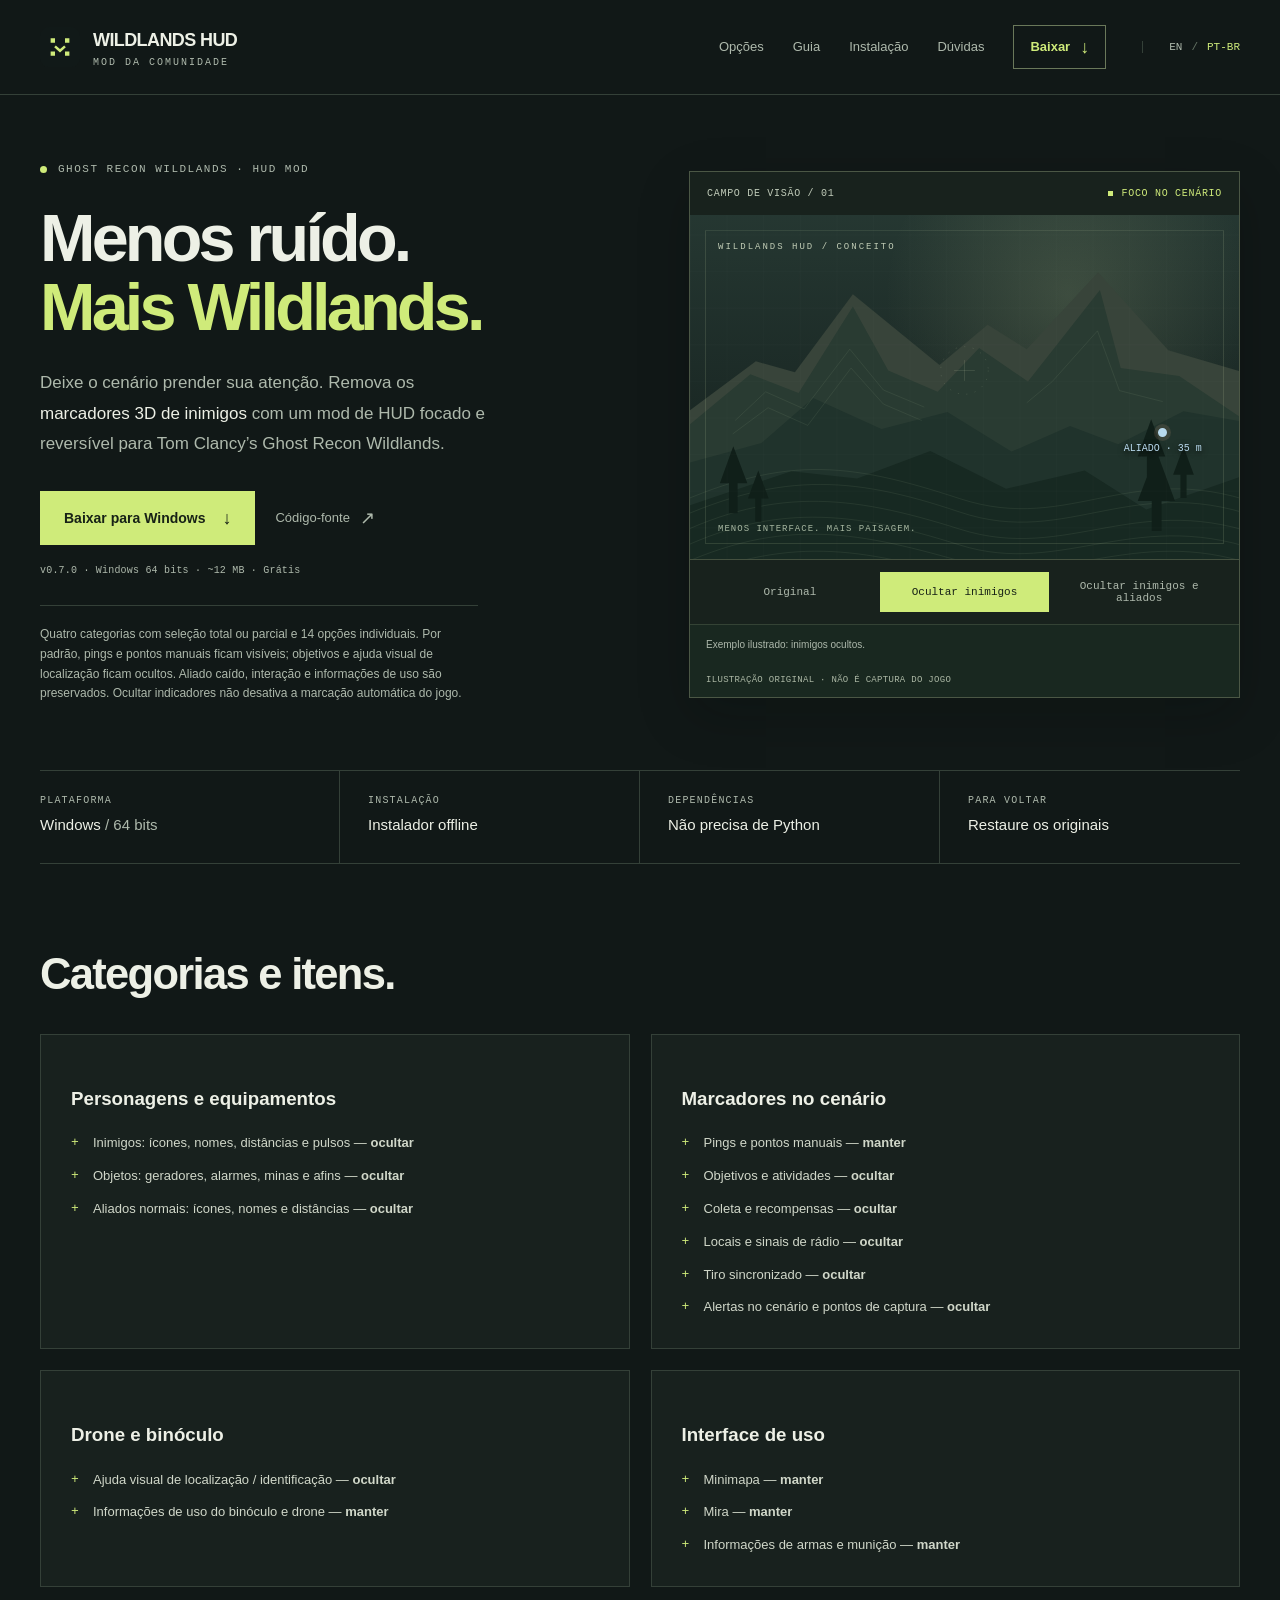
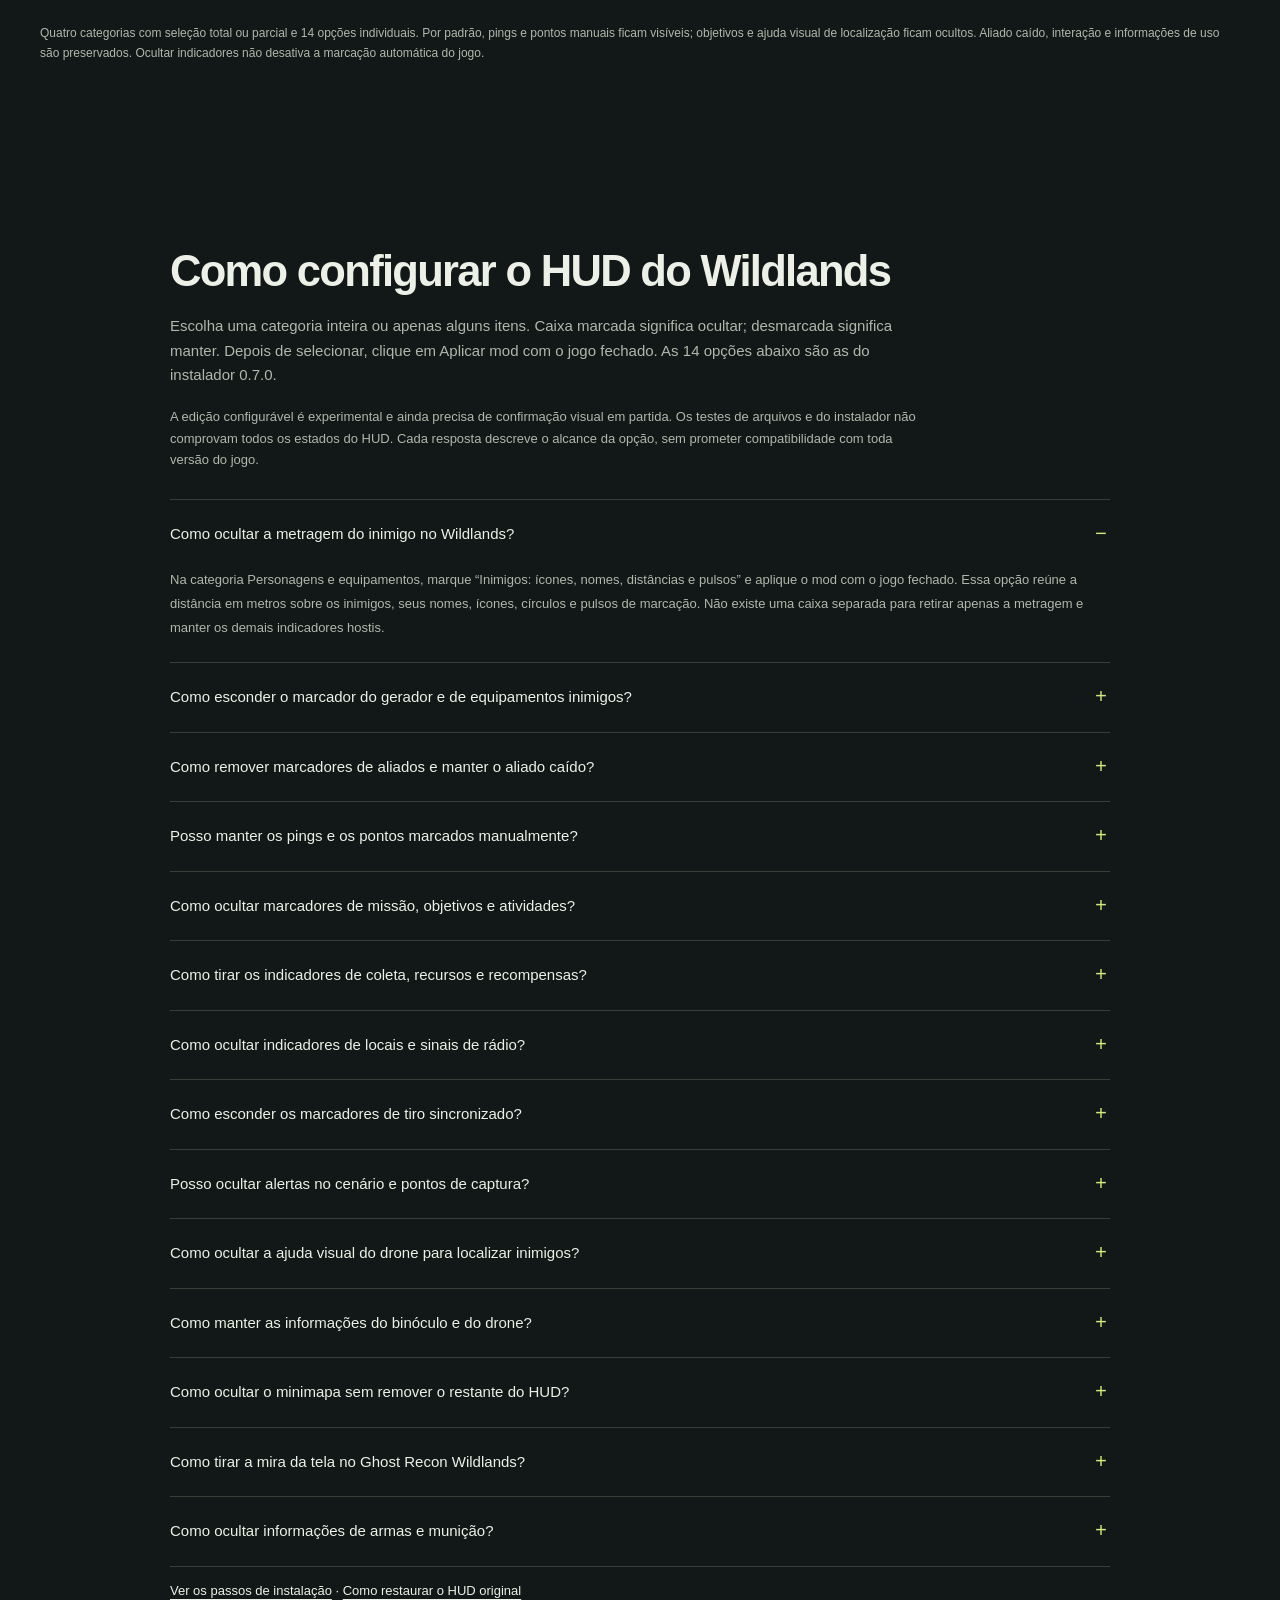
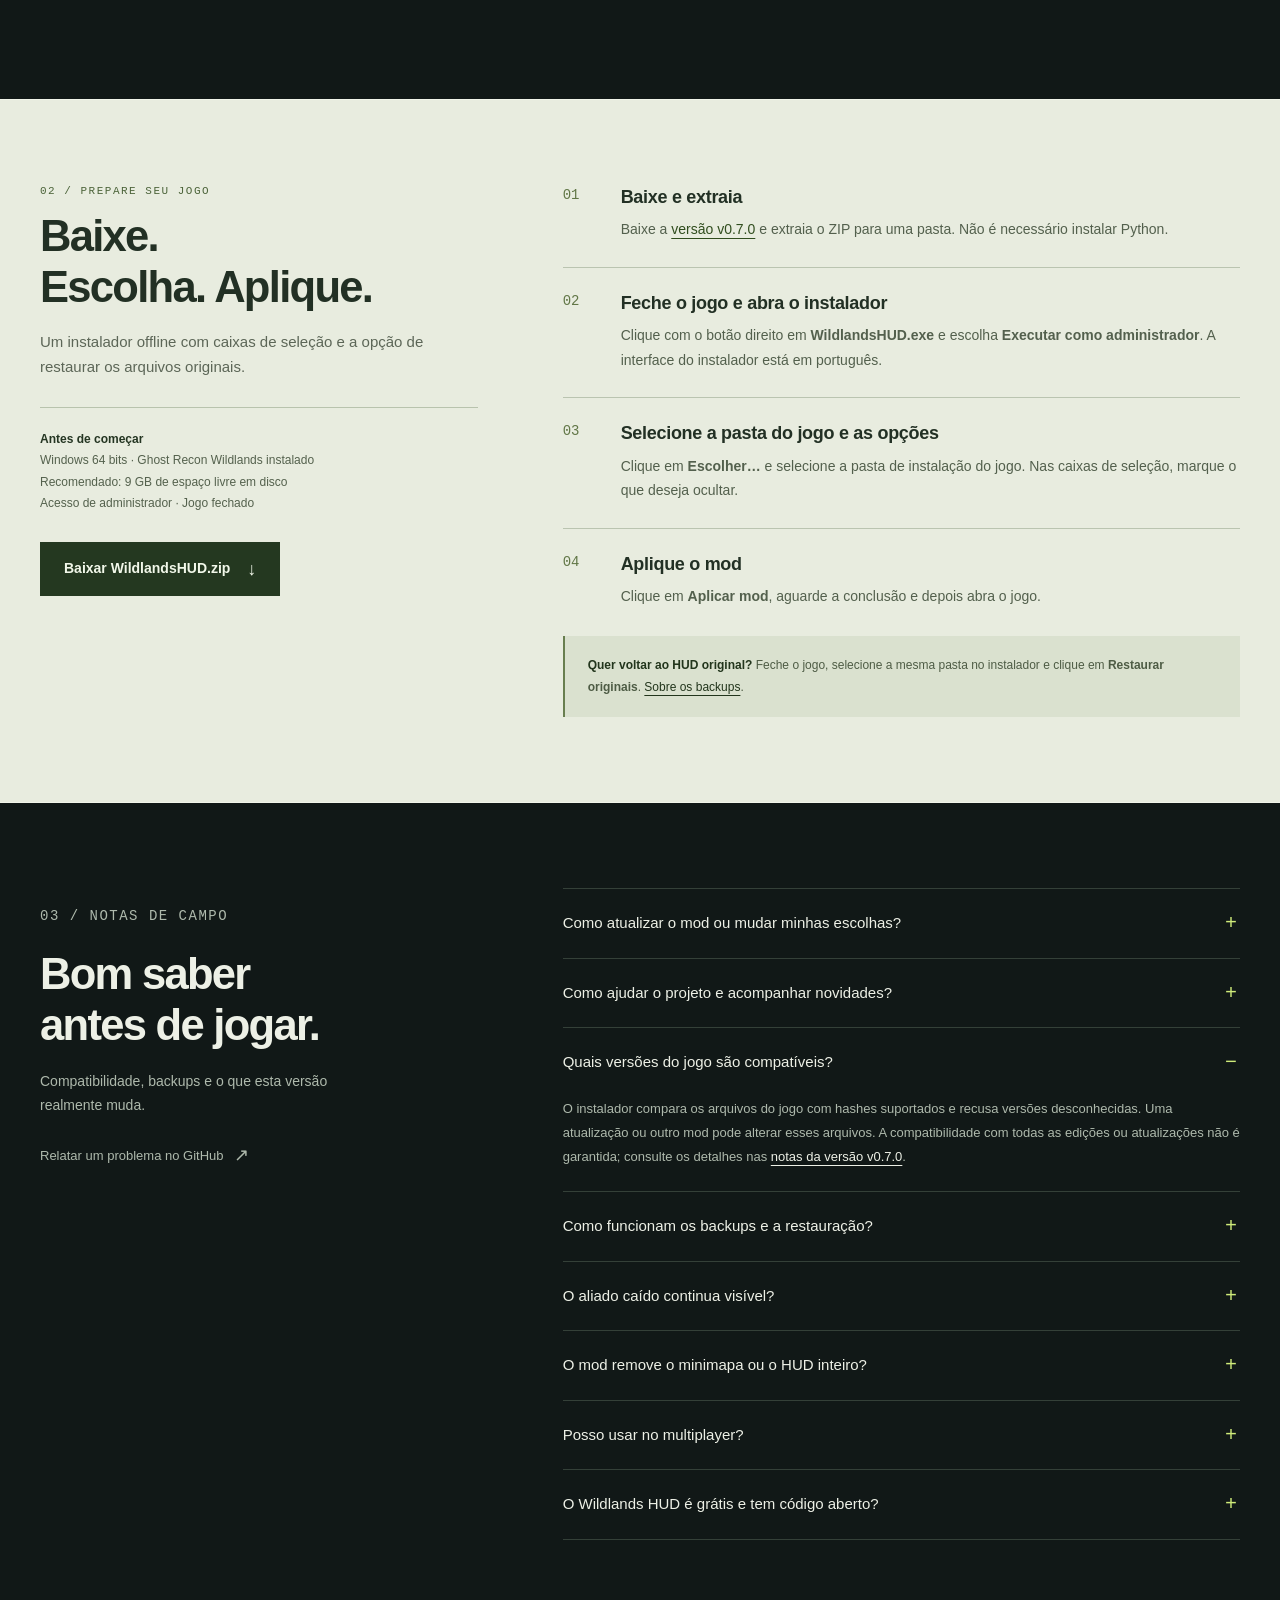
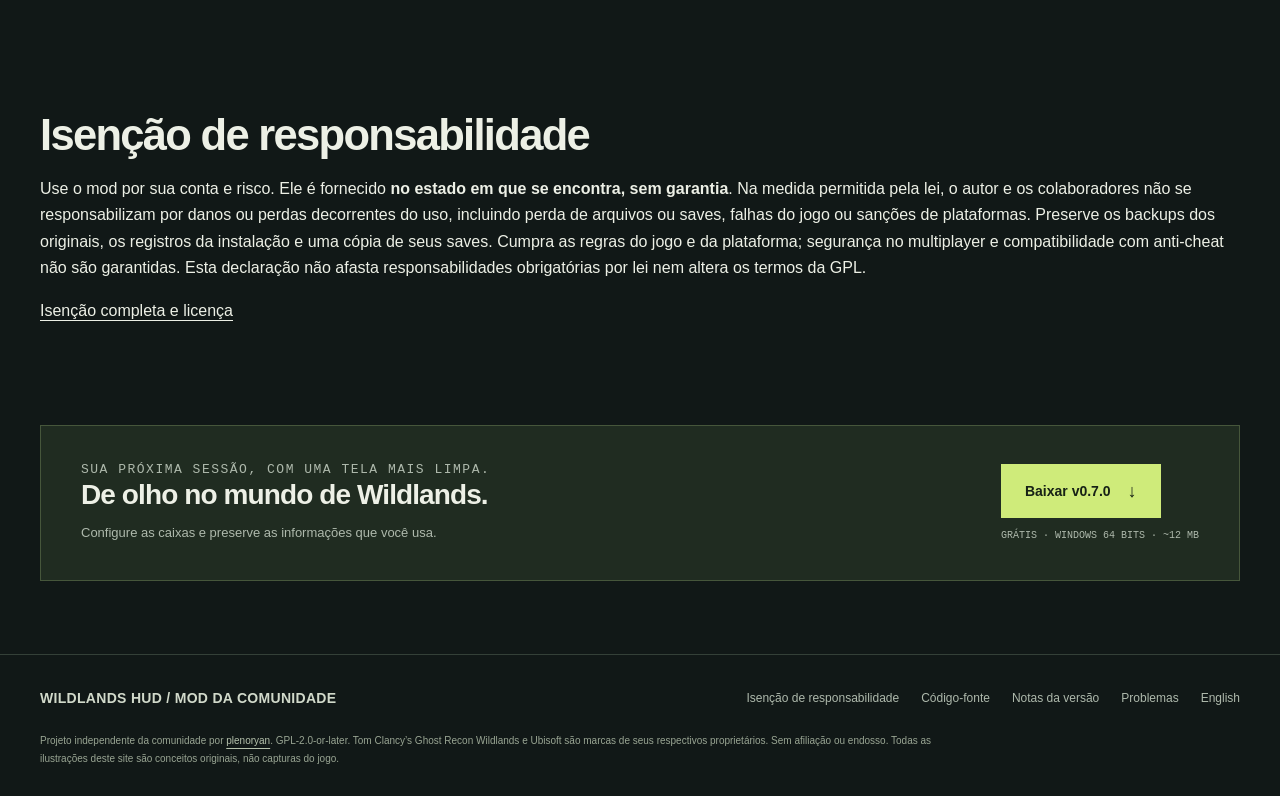
==== commit c9d02a0b: "Explain every HUD option with practical bilingual guides" ====
--- a/docs/pt-br/index.html
+++ b/docs/pt-br/index.html
@@ -61,18 +61,130 @@
       "mainEntity": [
         {
           "@type": "Question",
-          "name": "Como instalar o mod Wildlands HUD?",
-          "acceptedAnswer": {
-            "@type": "Answer",
-            "text": "Baixe e extraia WildlandsHUD.zip, feche o jogo e execute WildlandsHUD.exe como administrador. Clique em Escolher… para selecionar a pasta de instalação do jogo, marque o que deseja ocultar e clique em Aplicar mod. Não é necessário instalar Python."
-          }
-        },
-        {
-          "@type": "Question",
-          "name": "Como restaurar os arquivos originais do jogo?",
-          "acceptedAnswer": {
-            "@type": "Answer",
-            "text": "Feche o jogo, abra o instalador como administrador, selecione a mesma pasta do jogo e clique em Restaurar originais. Os backups ficam ao lado dos arquivos alterados com o sufixo .phoenixhud.original. Os registros locais ficam em %LOCALAPPDATA%\\WildlandsHUD. Preserve os backups para poder restaurar."
+          "name": "Como ocultar a metragem do inimigo no Wildlands?",
+          "acceptedAnswer": {
+            "@type": "Answer",
+            "text": "Na categoria Personagens e equipamentos, marque “Inimigos: ícones, nomes, distâncias e pulsos” e aplique o mod com o jogo fechado. Essa opção reúne a distância em metros sobre os inimigos, seus nomes, ícones, círculos e pulsos de marcação. Não existe uma caixa separada para retirar apenas a metragem e manter os demais indicadores hostis."
+          }
+        },
+        {
+          "@type": "Question",
+          "name": "Como esconder o marcador do gerador e de equipamentos inimigos?",
+          "acceptedAnswer": {
+            "@type": "Answer",
+            "text": "Marque “Objetos: geradores, alarmes, minas e afins”. A opção oculta ícone, nome e distância dos objetos atendidos pelo marcador compartilhado do jogo, incluindo geradores e equipamentos inimigos. Também afeta minas próprias e outros objetos desse grupo; não permite escolher apenas geradores. Os equipamentos continuam no cenário e mantêm suas funções."
+          }
+        },
+        {
+          "@type": "Question",
+          "name": "Como remover marcadores de aliados e manter o aliado caído?",
+          "acceptedAnswer": {
+            "@type": "Answer",
+            "text": "Marque “Aliados normais: ícones, nomes e distâncias”. O mod preserva o símbolo/medidor de aliado caído e suas setas condicionais fora da tela. Os nomes e as distâncias dos aliados ficam ocultos inclusive quando estão caídos. O indicador de caído é protegido e não tem uma caixa para ser removido."
+          }
+        },
+        {
+          "@type": "Question",
+          "name": "Posso manter os pings e os pontos marcados manualmente?",
+          "acceptedAnswer": {
+            "@type": "Answer",
+            "text": "Sim. Deixe “Pings e pontos manuais” desmarcado, como no padrão. Assim você mantém esses marcadores mesmo ocultando inimigos e objetivos. Para ocultar também pings e pontos manuais, marque essa opção em Marcadores no cenário. Ela controla a exibição, não a capacidade de criar um ponto."
+          }
+        },
+        {
+          "@type": "Question",
+          "name": "Como ocultar marcadores de missão, objetivos e atividades?",
+          "acceptedAnswer": {
+            "@type": "Answer",
+            "text": "Marque “Objetivos e atividades”, em Marcadores no cenário. Essa seleção esconde os indicadores desse grupo no cenário sem concluir, excluir ou alterar a missão. Fica marcada por padrão e é independente dos pings; não é uma opção para apagar todo o mapa ou o menu de missões."
+          }
+        },
+        {
+          "@type": "Question",
+          "name": "Como tirar os indicadores de coleta, recursos e recompensas?",
+          "acceptedAnswer": {
+            "@type": "Answer",
+            "text": "Use “Coleta e recompensas” para ocultar os marcadores de itens colecionáveis, recursos e recompensas atendidos por esse grupo. Os itens continuam no jogo. A opção vem marcada por padrão e pode ser desmarcada sem restaurar todos os outros marcadores."
+          }
+        },
+        {
+          "@type": "Question",
+          "name": "Como ocultar indicadores de locais e sinais de rádio?",
+          "acceptedAnswer": {
+            "@type": "Answer",
+            "text": "Marque “Locais e sinais de rádio” para esconder esses marcadores no cenário. Essa opção vem marcada por padrão. Ela altera os indicadores visuais desse grupo, não o áudio do rádio nem a existência dos locais."
+          }
+        },
+        {
+          "@type": "Question",
+          "name": "Como esconder os marcadores de tiro sincronizado?",
+          "acceptedAnswer": {
+            "@type": "Answer",
+            "text": "Marque “Tiro sincronizado” para ocultar os marcadores visuais de sync shot. A caixa vem marcada por padrão. Isso não é uma opção para desativar a mecânica do tiro sincronizado nem alterar o comportamento dos companheiros."
+          }
+        },
+        {
+          "@type": "Question",
+          "name": "Posso ocultar alertas no cenário e pontos de captura?",
+          "acceptedAnswer": {
+            "@type": "Answer",
+            "text": "Sim. “Alertas no cenário e pontos de captura” controla os marcadores visuais desse grupo e vem marcado por padrão. Não significa remover todos os avisos do jogo: os pedidos de interação, como “aperte X”, continuam protegidos."
+          }
+        },
+        {
+          "@type": "Question",
+          "name": "Como ocultar a ajuda visual do drone para localizar inimigos?",
+          "acceptedAnswer": {
+            "@type": "Answer",
+            "text": "Em Drone e binóculo, marque “Ajuda visual de localização / identificação”. Ela controla os indicadores visuais de varredura, identificação e círculos compartilhados por drone e binóculo. Vem marcada por padrão. Para esconder também os marcadores sobre os inimigos, mantenha a opção Inimigos marcada. O mod não impede a marcação automática do jogo nem muda a inteligência dos inimigos."
+          }
+        },
+        {
+          "@type": "Question",
+          "name": "Como manter as informações do binóculo e do drone?",
+          "acceptedAnswer": {
+            "@type": "Answer",
+            "text": "Deixe “Informações de uso do binóculo e drone” desmarcado. Essa é a configuração padrão e pode ser combinada com a ajuda visual de localização oculta. Marque essa caixa apenas se quiser ocultar também a interface operacional desses equipamentos. Drone e binóculo compartilham recursos, portanto não têm seletores operacionais separados; os avisos de interação continuam preservados."
+          }
+        },
+        {
+          "@type": "Question",
+          "name": "Como ocultar o minimapa sem remover o restante do HUD?",
+          "acceptedAnswer": {
+            "@type": "Answer",
+            "text": "Em Interface de uso, marque “Minimapa” e mantenha desmarcadas as outras informações que deseja ver. O minimapa fica visível por padrão. A opção não apaga o mapa do menu nem modifica o terreno do jogo."
+          }
+        },
+        {
+          "@type": "Question",
+          "name": "Como tirar a mira da tela no Ghost Recon Wildlands?",
+          "acceptedAnswer": {
+            "@type": "Answer",
+            "text": "Marque “Mira”, em Interface de uso, para ocultar os elementos de mira atendidos pelo mod. Deixe a caixa desmarcada para preservá-los, como no padrão. A seleção controla o HUD; não altera precisão, recuo, dano ou comportamento das armas."
+          }
+        },
+        {
+          "@type": "Question",
+          "name": "Como ocultar informações de armas e munição?",
+          "acceptedAnswer": {
+            "@type": "Answer",
+            "text": "Marque “Informações de armas e munição” para retirar esse grupo da interface. Por padrão a caixa fica desmarcada e as informações são mantidas. Ocultar o contador não fornece munição infinita nem modifica a quantidade disponível."
+          }
+        },
+        {
+          "@type": "Question",
+          "name": "Como atualizar o mod ou mudar minhas escolhas?",
+          "acceptedAnswer": {
+            "@type": "Answer",
+            "text": "Feche o jogo, abra o instalador atual, selecione a mesma pasta, ajuste as caixas e clique em Aplicar mod. O aplicativo procura o registro anterior automaticamente. Se pedir, use “Já uso o mod: selecionar registro anterior…” e escolha o manifest.json da instalação anterior. “Voltar à seleção padrão” apenas redefine as caixas; é preciso aplicar para alterar o jogo."
+          }
+        },
+        {
+          "@type": "Question",
+          "name": "Como ajudar o projeto e acompanhar novidades?",
+          "acceptedAnswer": {
+            "@type": "Answer",
+            "text": "Você pode acompanhar as releases no GitHub, compartilhar este guia e relatar problemas informando a versão do mod e as caixas selecionadas. Relatos do que funcionou em partida também ajudam a documentar os limites de cada opção."
           }
         },
         {
@@ -80,15 +192,47 @@
           "name": "Quais versões do jogo são compatíveis?",
           "acceptedAnswer": {
             "@type": "Answer",
-            "text": "O Wildlands HUD aceita arquivos do jogo com hashes reconhecidos. O instalador recusa versões desconhecidas dos arquivos. A compatibilidade com todas as atualizações ou com outros mods não é garantida; consulte as notas da versão v0.7.0."
-          }
-        },
-        {
-          "@type": "Question",
-          "name": "Escolha o que ocultar.",
-          "acceptedAnswer": {
-            "@type": "Answer",
-            "text": "Quatro categorias com seleção total ou parcial e 14 opções individuais. Por padrão, pings e pontos manuais ficam visíveis; objetivos e ajuda visual de localização ficam ocultos. Aliado caído, interação e informações de uso são preservados. Ocultar indicadores não desativa a marcação automática do jogo."
+            "text": "O instalador compara os arquivos do jogo com hashes suportados e recusa versões desconhecidas. Uma atualização ou outro mod pode alterar esses arquivos. A compatibilidade com todas as edições ou atualizações não é garantida; consulte os detalhes nas notas da versão v0.7.0."
+          }
+        },
+        {
+          "@type": "Question",
+          "name": "Como funcionam os backups e a restauração?",
+          "acceptedAnswer": {
+            "@type": "Answer",
+            "text": "As cópias originais ficam ao lado dos arquivos alterados, com o sufixo .phoenixhud.original. Os registros locais ficam em %LOCALAPPDATA%\\WildlandsHUD. Preserve os backups: o botão Restaurar originais usa essas cópias para restaurar os arquivos. Feche o jogo e selecione a mesma pasta de instalação antes de restaurar."
+          }
+        },
+        {
+          "@type": "Question",
+          "name": "O aliado caído continua visível?",
+          "acceptedAnswer": {
+            "@type": "Answer",
+            "text": "Sim. O símbolo/medidor e as setas condicionais são preservados. Com aliados normais ocultos, os nomes/distâncias dos caídos também ficam ocultos."
+          }
+        },
+        {
+          "@type": "Question",
+          "name": "O mod remove o minimapa ou o HUD inteiro?",
+          "acceptedAnswer": {
+            "@type": "Answer",
+            "text": "Você pode ocultar minimapa, mira e informações de armas separadamente, mas eles ficam visíveis por padrão. O padrão oculta inimigos, equipamentos, aliados normais, objetivos e ajuda visual de localização; mantém pings, informações operacionais de drone/binóculo, interação e aliado caído. Não é um interruptor para apagar toda a interface do jogo."
+          }
+        },
+        {
+          "@type": "Question",
+          "name": "Posso usar no multiplayer?",
+          "acceptedAnswer": {
+            "@type": "Answer",
+            "text": "O projeto não declara segurança no multiplayer nem compatibilidade com sistemas anti-cheat. Ele não oferece bypass de anti-cheat. “Instalador offline” significa que a instalação não depende de um serviço online; isso não é uma afirmação sobre os modos de jogo suportados."
+          }
+        },
+        {
+          "@type": "Question",
+          "name": "O Wildlands HUD é grátis e tem código aberto?",
+          "acceptedAnswer": {
+            "@type": "Answer",
+            "text": "Sim. O Wildlands HUD é um projeto gratuito da comunidade. Seu código-fonte está disponível sob a GNU General Public License, versão 2 ou posterior (GPL-2.0-or-later). Não é afiliado, endossado ou um produto oficial da Ubisoft."
           }
         }
       ]
@@ -101,7 +245,7 @@
   <header class="site-header">
     <nav class="nav container" aria-label="Navegação principal">
       <a class="brand" href="./" aria-label="Wildlands HUD, início"><img src="../assets/favicon.svg" width="40" height="40" alt=""><span>WILDLANDS HUD<small>MOD DA COMUNIDADE</small></span></a>
-      <div class="nav-links"><a href="#modes">Opções</a><a href="#install">Instalação</a><a href="#faq">Dúvidas</a><a class="nav-download" href="https://github.com/plenoryan/wildlands-hud/releases/download/v0.7.0/WildlandsHUD.zip">Baixar <span class="arrow" aria-hidden="true">↓</span></a></div>
+      <div class="nav-links"><a href="#modes">Opções</a><a href="#guide">Guia</a><a href="#install">Instalação</a><a href="#faq">Dúvidas</a><a class="nav-download" href="https://github.com/plenoryan/wildlands-hud/releases/download/v0.7.0/WildlandsHUD.zip">Baixar <span class="arrow" aria-hidden="true">↓</span></a></div>
       <div class="language" aria-label="Idioma"><a href="../" lang="en" aria-label="English">EN</a><span aria-hidden="true">/</span><a href="./" lang="pt-BR" aria-current="page" aria-label="Português brasileiro">PT-BR</a></div>
     </nav>
   </header>
@@ -126,6 +270,22 @@
     </section>
     <div class="spec-strip container" aria-label="Informações rápidas"><div class="spec"><small>Plataforma</small><strong>Windows <span>/ 64 bits</span></strong></div><div class="spec"><small>Instalação</small><strong>Instalador offline</strong></div><div class="spec"><small>Dependências</small><strong>Não precisa de Python</strong></div><div class="spec"><small>Para voltar</small><strong>Restaure os originais</strong></div></div>
     <section class="section container" id="modes" aria-labelledby="modes-title"><div class="section-header"><h2 class="section-title" id="modes-title">Categorias e itens.</h2></div><div class="mode-grid"><article class="mode-card"><h3>Personagens e equipamentos</h3><ul class="feature-list"><li>Inimigos: ícones, nomes, distâncias e pulsos — <strong>ocultar</strong></li><li>Objetos: geradores, alarmes, minas e afins — <strong>ocultar</strong></li><li>Aliados normais: ícones, nomes e distâncias — <strong>ocultar</strong></li></ul></article><article class="mode-card"><h3>Marcadores no cenário</h3><ul class="feature-list"><li>Pings e pontos manuais — <strong>manter</strong></li><li>Objetivos e atividades — <strong>ocultar</strong></li><li>Coleta e recompensas — <strong>ocultar</strong></li><li>Locais e sinais de rádio — <strong>ocultar</strong></li><li>Tiro sincronizado — <strong>ocultar</strong></li><li>Alertas no cenário e pontos de captura — <strong>ocultar</strong></li></ul></article><article class="mode-card"><h3>Drone e binóculo</h3><ul class="feature-list"><li>Ajuda visual de localização / identificação — <strong>ocultar</strong></li><li>Informações de uso do binóculo e drone — <strong>manter</strong></li></ul></article><article class="mode-card"><h3>Interface de uso</h3><ul class="feature-list"><li>Minimapa — <strong>manter</strong></li><li>Mira — <strong>manter</strong></li><li>Informações de armas e munição — <strong>manter</strong></li></ul></article></div><p class="scope-note">Quatro categorias com seleção total ou parcial e 14 opções individuais. Por padrão, pings e pontos manuais ficam visíveis; objetivos e ajuda visual de localização ficam ocultos. Aliado caído, interação e informações de uso são preservados. Ocultar indicadores não desativa a marcação automática do jogo.</p></section>
+    <section class="section container hud-guide" id="guide" aria-labelledby="guide-title"><h2 class="section-title" id="guide-title">Como configurar o HUD do Wildlands</h2><p class="section-intro">Escolha uma categoria inteira ou apenas alguns itens. Caixa marcada significa ocultar; desmarcada significa manter. Depois de selecionar, clique em Aplicar mod com o jogo fechado. As 14 opções abaixo são as do instalador 0.7.0.</p><p class="guide-note">A edição configurável é experimental e ainda precisa de confirmação visual em partida. Os testes de arquivos e do instalador não comprovam todos os estados do HUD. Cada resposta descreve o alcance da opção, sem prometer compatibilidade com toda versão do jogo.</p><div class="faq-list">
+<details id="guide-enemies" open><summary>Como ocultar a metragem do inimigo no Wildlands?</summary><p>Na categoria Personagens e equipamentos, marque “Inimigos: ícones, nomes, distâncias e pulsos” e aplique o mod com o jogo fechado. Essa opção reúne a distância em metros sobre os inimigos, seus nomes, ícones, círculos e pulsos de marcação. Não existe uma caixa separada para retirar apenas a metragem e manter os demais indicadores hostis.</p></details>
+<details id="guide-objects"><summary>Como esconder o marcador do gerador e de equipamentos inimigos?</summary><p>Marque “Objetos: geradores, alarmes, minas e afins”. A opção oculta ícone, nome e distância dos objetos atendidos pelo marcador compartilhado do jogo, incluindo geradores e equipamentos inimigos. Também afeta minas próprias e outros objetos desse grupo; não permite escolher apenas geradores. Os equipamentos continuam no cenário e mantêm suas funções.</p></details>
+<details id="guide-allies"><summary>Como remover marcadores de aliados e manter o aliado caído?</summary><p>Marque “Aliados normais: ícones, nomes e distâncias”. O mod preserva o símbolo/medidor de aliado caído e suas setas condicionais fora da tela. Os nomes e as distâncias dos aliados ficam ocultos inclusive quando estão caídos. O indicador de caído é protegido e não tem uma caixa para ser removido.</p></details>
+<details id="guide-pings"><summary>Posso manter os pings e os pontos marcados manualmente?</summary><p>Sim. Deixe “Pings e pontos manuais” desmarcado, como no padrão. Assim você mantém esses marcadores mesmo ocultando inimigos e objetivos. Para ocultar também pings e pontos manuais, marque essa opção em Marcadores no cenário. Ela controla a exibição, não a capacidade de criar um ponto.</p></details>
+<details id="guide-objectives"><summary>Como ocultar marcadores de missão, objetivos e atividades?</summary><p>Marque “Objetivos e atividades”, em Marcadores no cenário. Essa seleção esconde os indicadores desse grupo no cenário sem concluir, excluir ou alterar a missão. Fica marcada por padrão e é independente dos pings; não é uma opção para apagar todo o mapa ou o menu de missões.</p></details>
+<details id="guide-collectibles"><summary>Como tirar os indicadores de coleta, recursos e recompensas?</summary><p>Use “Coleta e recompensas” para ocultar os marcadores de itens colecionáveis, recursos e recompensas atendidos por esse grupo. Os itens continuam no jogo. A opção vem marcada por padrão e pode ser desmarcada sem restaurar todos os outros marcadores.</p></details>
+<details id="guide-locations"><summary>Como ocultar indicadores de locais e sinais de rádio?</summary><p>Marque “Locais e sinais de rádio” para esconder esses marcadores no cenário. Essa opção vem marcada por padrão. Ela altera os indicadores visuais desse grupo, não o áudio do rádio nem a existência dos locais.</p></details>
+<details id="guide-syncshot"><summary>Como esconder os marcadores de tiro sincronizado?</summary><p>Marque “Tiro sincronizado” para ocultar os marcadores visuais de sync shot. A caixa vem marcada por padrão. Isso não é uma opção para desativar a mecânica do tiro sincronizado nem alterar o comportamento dos companheiros.</p></details>
+<details id="guide-world_warnings"><summary>Posso ocultar alertas no cenário e pontos de captura?</summary><p>Sim. “Alertas no cenário e pontos de captura” controla os marcadores visuais desse grupo e vem marcado por padrão. Não significa remover todos os avisos do jogo: os pedidos de interação, como “aperte X”, continuam protegidos.</p></details>
+<details id="guide-scanning"><summary>Como ocultar a ajuda visual do drone para localizar inimigos?</summary><p>Em Drone e binóculo, marque “Ajuda visual de localização / identificação”. Ela controla os indicadores visuais de varredura, identificação e círculos compartilhados por drone e binóculo. Vem marcada por padrão. Para esconder também os marcadores sobre os inimigos, mantenha a opção Inimigos marcada. O mod não impede a marcação automática do jogo nem muda a inteligência dos inimigos.</p></details>
+<details id="guide-optics"><summary>Como manter as informações do binóculo e do drone?</summary><p>Deixe “Informações de uso do binóculo e drone” desmarcado. Essa é a configuração padrão e pode ser combinada com a ajuda visual de localização oculta. Marque essa caixa apenas se quiser ocultar também a interface operacional desses equipamentos. Drone e binóculo compartilham recursos, portanto não têm seletores operacionais separados; os avisos de interação continuam preservados.</p></details>
+<details id="guide-minimap"><summary>Como ocultar o minimapa sem remover o restante do HUD?</summary><p>Em Interface de uso, marque “Minimapa” e mantenha desmarcadas as outras informações que deseja ver. O minimapa fica visível por padrão. A opção não apaga o mapa do menu nem modifica o terreno do jogo.</p></details>
+<details id="guide-crosshair"><summary>Como tirar a mira da tela no Ghost Recon Wildlands?</summary><p>Marque “Mira”, em Interface de uso, para ocultar os elementos de mira atendidos pelo mod. Deixe a caixa desmarcada para preservá-los, como no padrão. A seleção controla o HUD; não altera precisão, recuo, dano ou comportamento das armas.</p></details>
+<details id="guide-weapons"><summary>Como ocultar informações de armas e munição?</summary><p>Marque “Informações de armas e munição” para retirar esse grupo da interface. Por padrão a caixa fica desmarcada e as informações são mantidas. Ocultar o contador não fornece munição infinita nem modifica a quantidade disponível.</p></details>
+</div><p><a href="#install">Ver os passos de instalação</a> · <a href="#restore">Como restaurar o HUD original</a></p></section>
     <section class="section section-install" id="install" aria-labelledby="install-title">
       <div class="container install-grid">
         <div><p class="section-kicker">02 / Prepare seu jogo</p><h2 class="section-title" id="install-title">Baixe.<br>Escolha. Aplique.</h2><p class="section-intro">Um instalador offline com caixas de seleção e a opção de restaurar os arquivos originais.</p><p class="requirements"><strong>Antes de começar</strong><br>Windows 64 bits · Ghost Recon Wildlands instalado<br>Recomendado: 9 GB de espaço livre em disco<br>Acesso de administrador · Jogo fechado</p><a class="button" href="https://github.com/plenoryan/wildlands-hud/releases/download/v0.7.0/WildlandsHUD.zip">Baixar WildlandsHUD.zip <span class="arrow" aria-hidden="true">↓</span></a></div>
@@ -135,10 +295,12 @@
     <section class="section container faq-layout" id="faq" aria-labelledby="faq-title">
       <div class="faq-intro"><p class="section-kicker">03 / Notas de campo</p><h2 class="section-title" id="faq-title">Bom saber<br>antes de jogar.</h2><p>Compatibilidade, backups e o que esta versão realmente muda.</p><a class="text-link" href="https://github.com/plenoryan/wildlands-hud/issues">Relatar um problema no GitHub <span class="arrow" aria-hidden="true">↗</span></a></div>
       <div class="faq-list">
+<details><summary>Como atualizar o mod ou mudar minhas escolhas?</summary><p>Feche o jogo, abra o instalador atual, selecione a mesma pasta, ajuste as caixas e clique em Aplicar mod. O aplicativo procura o registro anterior automaticamente. Se pedir, use “Já uso o mod: selecionar registro anterior…” e escolha o manifest.json da instalação anterior. “Voltar à seleção padrão” apenas redefine as caixas; é preciso aplicar para alterar o jogo.</p></details>
+<details><summary>Como ajudar o projeto e acompanhar novidades?</summary><p>Você pode acompanhar as releases no GitHub, compartilhar este guia e relatar problemas informando a versão do mod e as caixas selecionadas. Relatos do que funcionou em partida também ajudam a documentar os limites de cada opção.</p></details>
         <details open><summary>Quais versões do jogo são compatíveis?</summary><p>O instalador compara os arquivos do jogo com hashes suportados e recusa versões desconhecidas. Uma atualização ou outro mod pode alterar esses arquivos. A compatibilidade com todas as edições ou atualizações não é garantida; consulte os detalhes nas <a href="https://github.com/plenoryan/wildlands-hud/releases/tag/v0.7.0">notas da versão v0.7.0</a>.</p></details>
         <details id="restore"><summary>Como funcionam os backups e a restauração?</summary><p>As cópias originais ficam ao lado dos arquivos alterados, com o sufixo <code>.phoenixhud.original</code>. Os registros locais ficam em <code>%LOCALAPPDATA%\WildlandsHUD</code>. Preserve os backups: o botão <span class="ui-label">Restaurar originais</span> usa essas cópias para restaurar os arquivos. Feche o jogo e selecione a mesma pasta de instalação antes de restaurar.</p></details>
         <details><summary>O aliado caído continua visível?</summary><p>Sim. O símbolo/medidor e as setas condicionais são preservados. Com aliados normais ocultos, os nomes/distâncias dos caídos também ficam ocultos.</p></details>
-        <details><summary>O mod remove o minimapa ou o HUD inteiro?</summary><p>Agora com caixas de seleção. Por padrão, apenas marcadores no cenário ficam ocultos. Binóculo, drone, interação, mira, minimapa e munição são preservados. Aliado caído permanece visível. Edição experimental: confirmação em partida pendente.</p></details>
+        <details><summary>O mod remove o minimapa ou o HUD inteiro?</summary><p>Você pode ocultar minimapa, mira e informações de armas separadamente, mas eles ficam visíveis por padrão. O padrão oculta inimigos, equipamentos, aliados normais, objetivos e ajuda visual de localização; mantém pings, informações operacionais de drone/binóculo, interação e aliado caído. Não é um interruptor para apagar toda a interface do jogo.</p></details>
         <details><summary>Posso usar no multiplayer?</summary><p>O projeto não declara segurança no multiplayer nem compatibilidade com sistemas anti-cheat. Ele não oferece bypass de anti-cheat. “Instalador offline” significa que a instalação não depende de um serviço online; isso não é uma afirmação sobre os modos de jogo suportados.</p></details>
         <details><summary>O Wildlands HUD é grátis e tem código aberto?</summary><p>Sim. O Wildlands HUD é um projeto gratuito da comunidade. Seu <a href="https://github.com/plenoryan/wildlands-hud">código-fonte</a> está disponível sob a GNU General Public License, versão 2 ou posterior (GPL-2.0-or-later). Não é afiliado, endossado ou um produto oficial da Ubisoft.</p></details>
       </div>
--- a/docs/assets/site.css
+++ b/docs/assets/site.css
@@ -6,3 +6,5 @@
 @media(max-width:860px){.nav-links>a:not(.nav-download){display:none}.hero{grid-template-columns:1fr 1fr;gap:27px;padding-top:45px}h1{font-size:48px;letter-spacing:-2.5px}.eyebrow{font-size:9px;letter-spacing:.6px}.hero-lead{font-size:14px}.hero .actions{display:block}.hero .text-link{margin-top:16px}.scene{height:333px}.concept-top{padding-inline:11px;font-size:8px}.concept-tabs{padding:9px;gap:3px}.concept-tabs button{padding:7px 6px;font-size:10px}.spec{padding-inline:18px}.spec strong{font-size:13px}.spec small{font-size:9px}.section{padding-block:65px}.mode-title{align-items:flex-start;flex-direction:column;gap:10px}.mode-subtitle{font-size:17px}.mode-description{font-size:13px}.install-grid,.faq-layout{gap:36px;grid-template-columns:.8fr 1.2fr}.section-title{font-size:33px}.download-band{padding:28px}.download-band h2{font-size:23px}}
 @media(max-width:680px){.container{width:calc(100% - 40px)}.nav{min-height:77px;gap:14px;flex-wrap:wrap}.brand{font-size:16px;gap:8px}.brand img{width:33px;height:33px}.brand span small{font-size:8px;letter-spacing:1.4px}.nav-links{margin-left:auto}.nav-download{display:none!important}.language{padding-left:0;border:0;font-size:10px;gap:8px}.hero{grid-template-columns:1fr;padding-block:43px 35px;gap:34px}.hero-copy{padding:0}.eyebrow{font-size:9px;letter-spacing:1px;margin-bottom:23px}h1{font-size:clamp(49px,11vw,68px);letter-spacing:-2.8px;max-width:580px;margin-bottom:21px}.hero-lead{font-size:15px;max-width:520px;margin-bottom:25px}.hero .actions{display:flex;gap:21px}.hero .text-link{margin:0}.hero .button{padding-inline:21px}.release-note{max-width:none;margin-top:21px}.scene{height:285px}.concept-top{font-size:9px;padding:12px 14px}.concept-tabs button{font-size:11px}.concept-caption{min-height:0}.concept figcaption{font-size:11px}.concept-label{font-size:9px}.spec-strip{grid-template-columns:1fr 1fr}.spec{padding:19px 15px}.spec:nth-child(odd){padding-left:0}.spec:nth-child(even){border-right:0;padding-left:24px}.spec:nth-child(-n+2){border-bottom:1px solid var(--line)}.spec strong{font-size:14px}.section{padding-block:53px}.section-header{display:block;margin-bottom:26px}.section-title{font-size:34px;letter-spacing:-1.2px}.section-intro{font-size:14px}.section-aside{max-width:none;text-align:left;margin-top:18px}.mode-grid{grid-template-columns:1fr;gap:16px}.mode-card{padding:25px}.mode-card.recommended{padding-top:23px}.mode-title{flex-direction:row;align-items:center}.mode-title h3{font-size:26px}.tag{font-size:9px}.mode-subtitle{font-size:18px}.mode-description{font-size:14px}.mode-footnote{margin-top:21px}.scope-note{align-items:flex-start;gap:12px;line-height:1.7;padding-top:9px}.scope-note strong{padding-top:4px;font-size:9px}.install-grid,.faq-layout{grid-template-columns:1fr;gap:35px}.requirements{margin-top:23px}.steps li{padding-left:46px}.steps h3{font-size:17px}.steps p{font-size:14px}.faq-intro p{max-width:none;margin:16px 0 20px}.faq-layout{gap:28px}summary{font-size:14px;padding-block:20px}details p{font-size:13px}.download-band{margin-bottom:48px;padding:28px;display:block}.download-band h2{font-size:26px}.download-band>div:last-child{margin-top:25px}.download-band .button{width:100%}.download-band small{text-align:center}.footer-top{display:block}.footer-links{margin-top:18px;gap:17px}.footer-bottom{font-size:10px;margin-top:18px}.site-footer{padding-block:27px}}
 @media(prefers-reduced-motion:reduce){html{scroll-behavior:auto}*{transition:none!important}.button:hover{transform:none}}
+
+.hud-guide{max-width:940px}.hud-guide .section-intro{max-width:760px}.guide-note{font-size:13px;color:var(--muted);max-width:760px;margin:18px 0 28px}.hud-guide>p:last-child{font-size:13px}
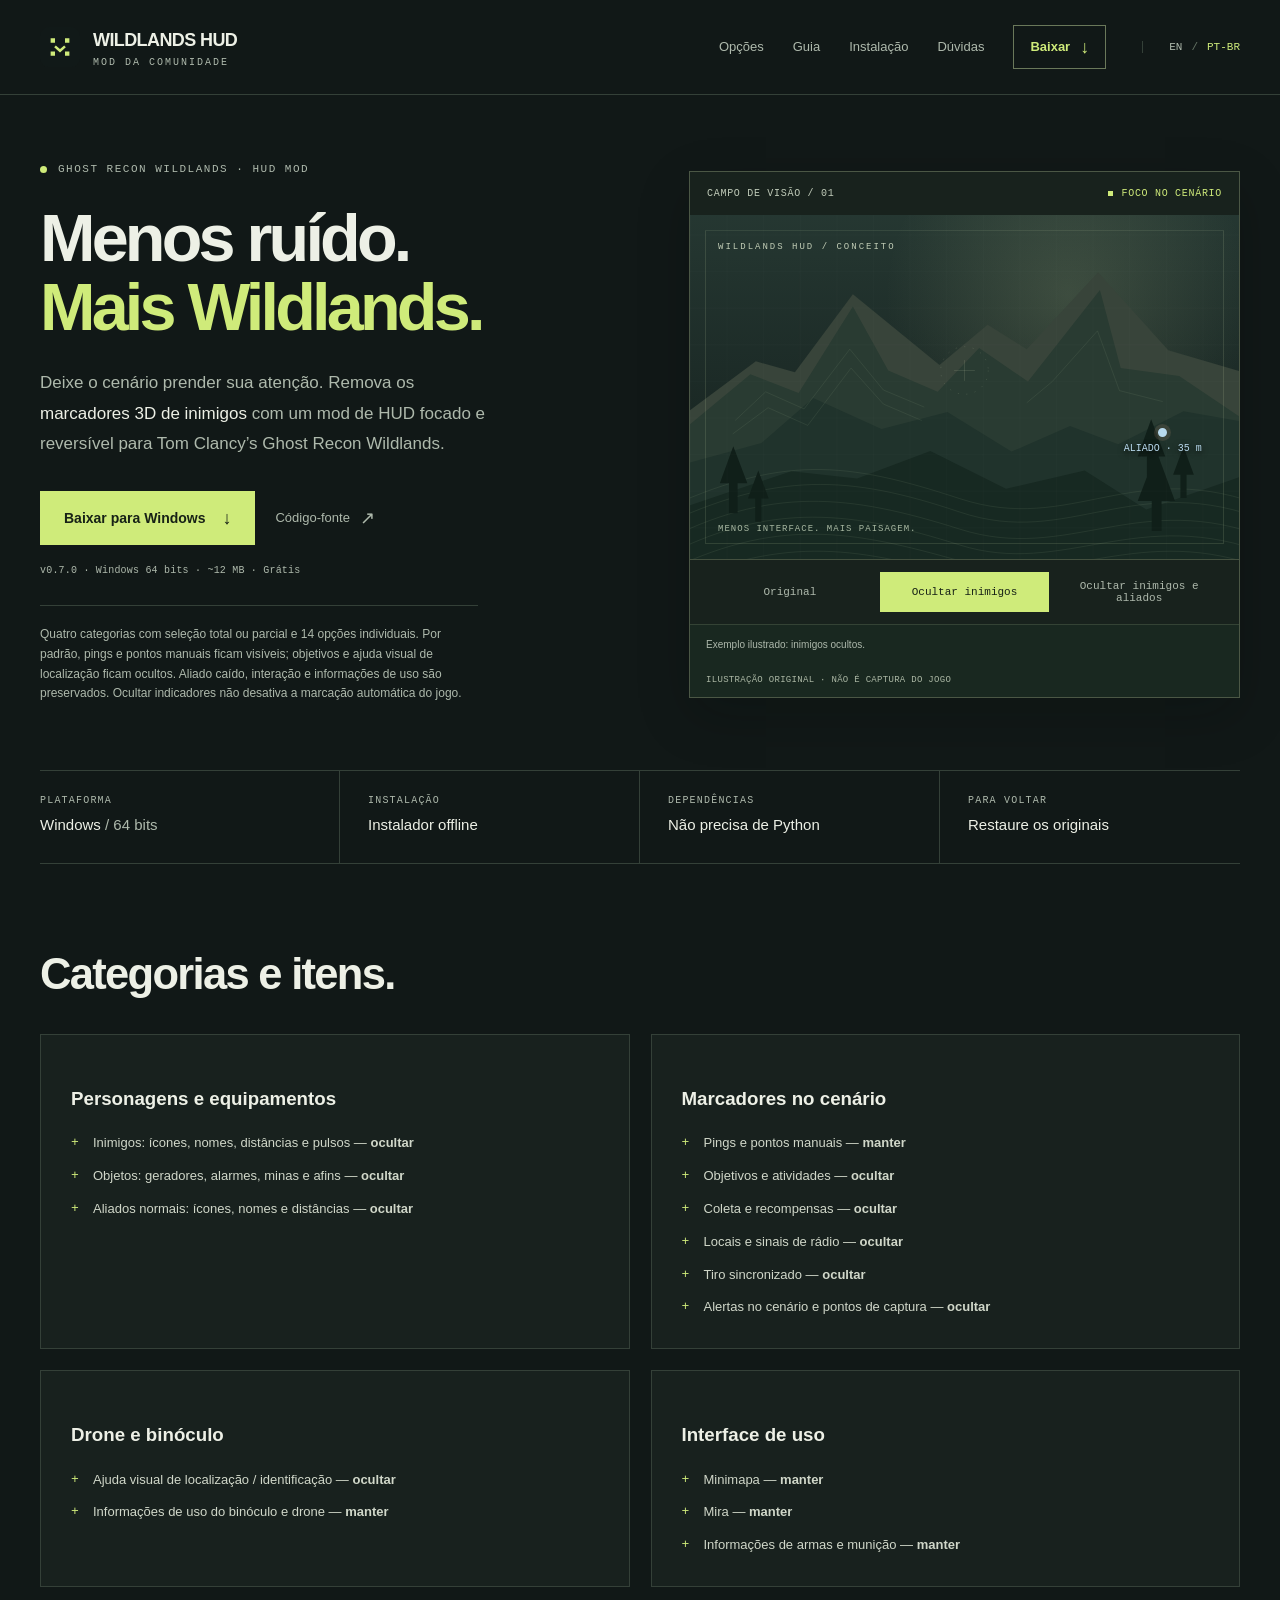
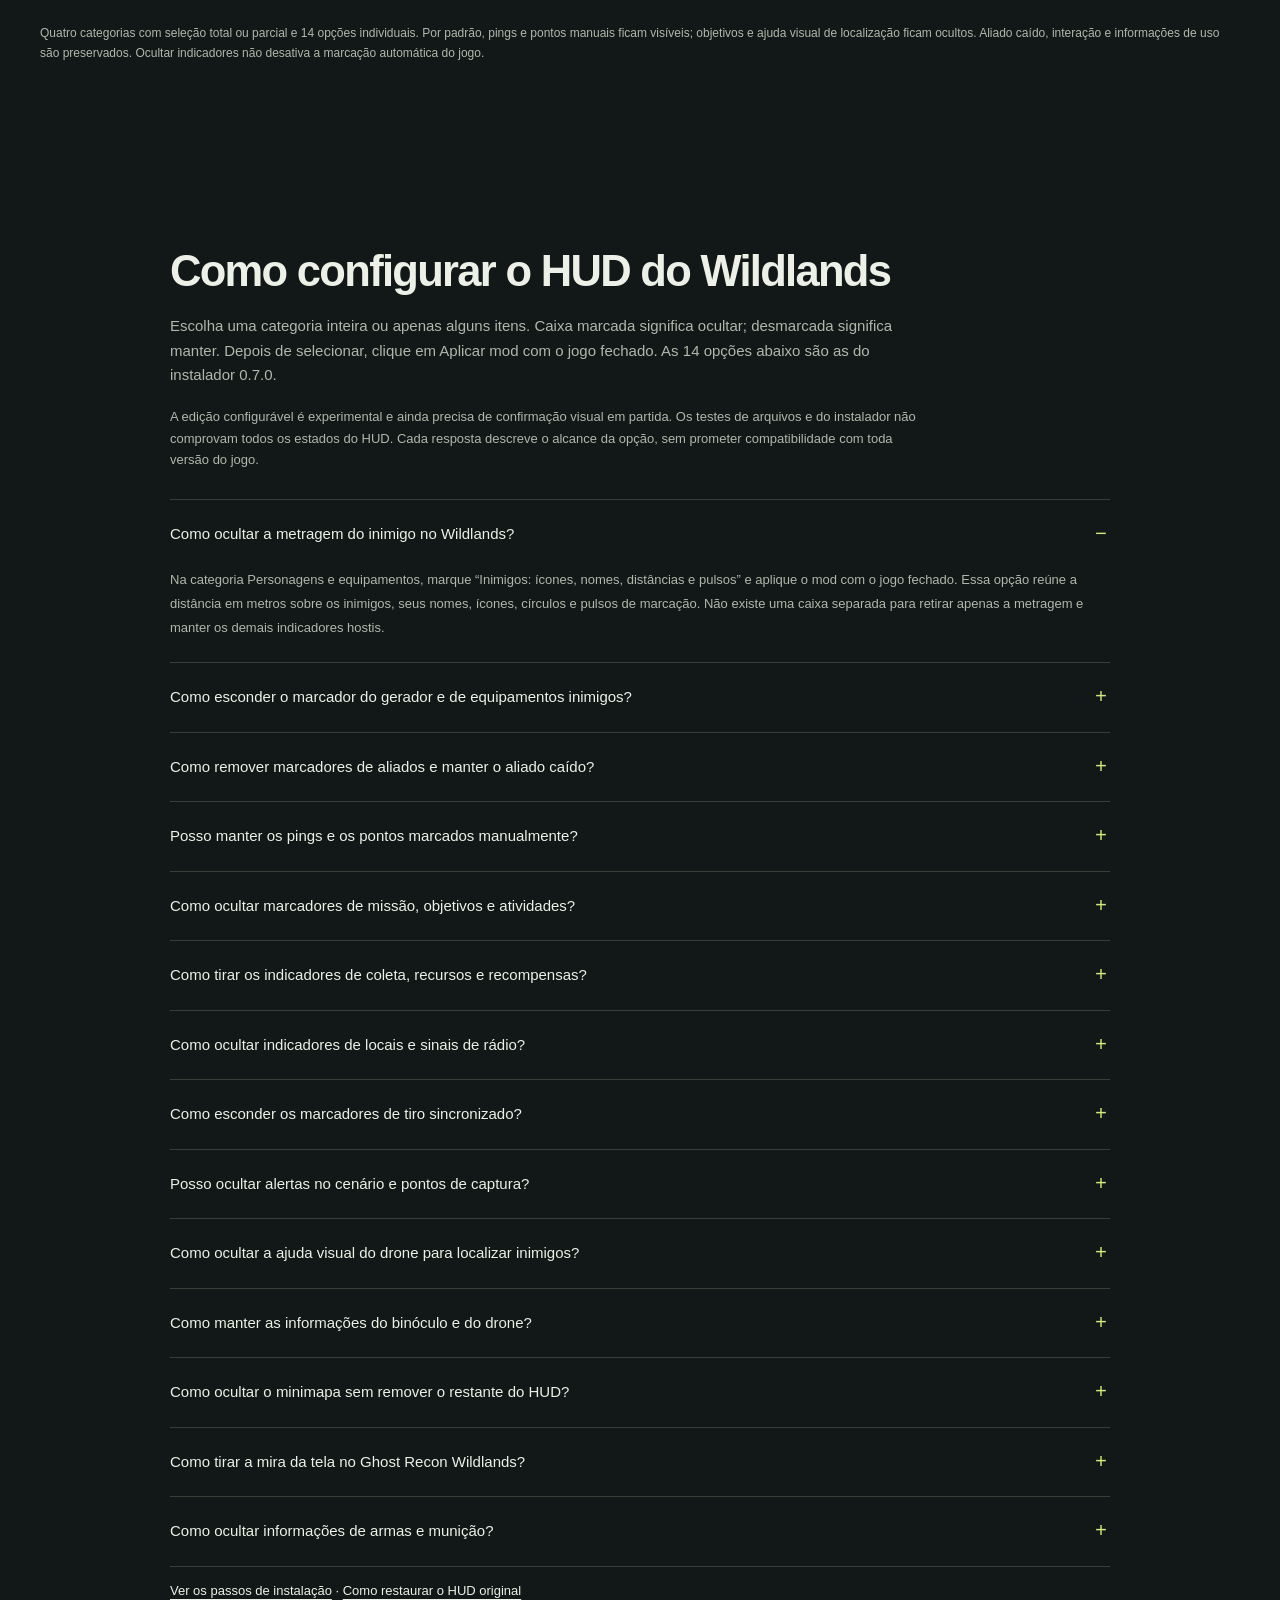
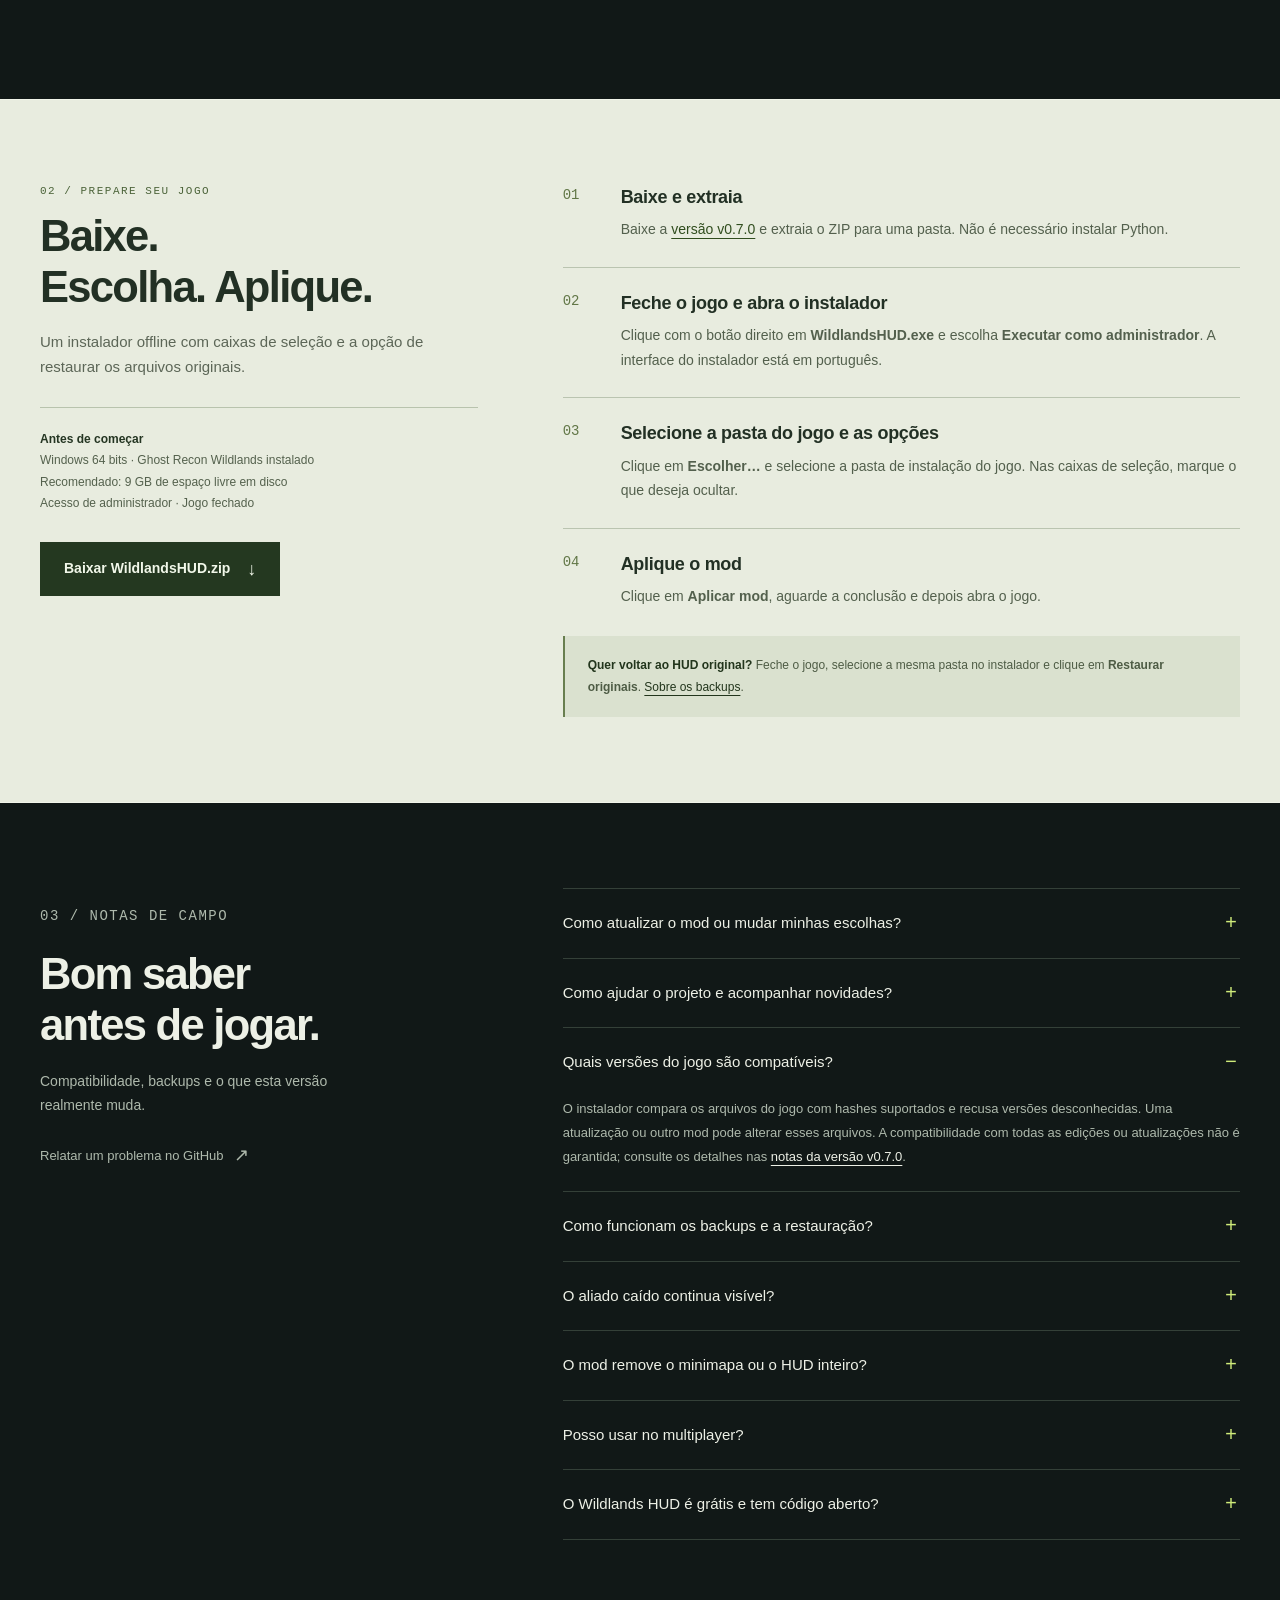
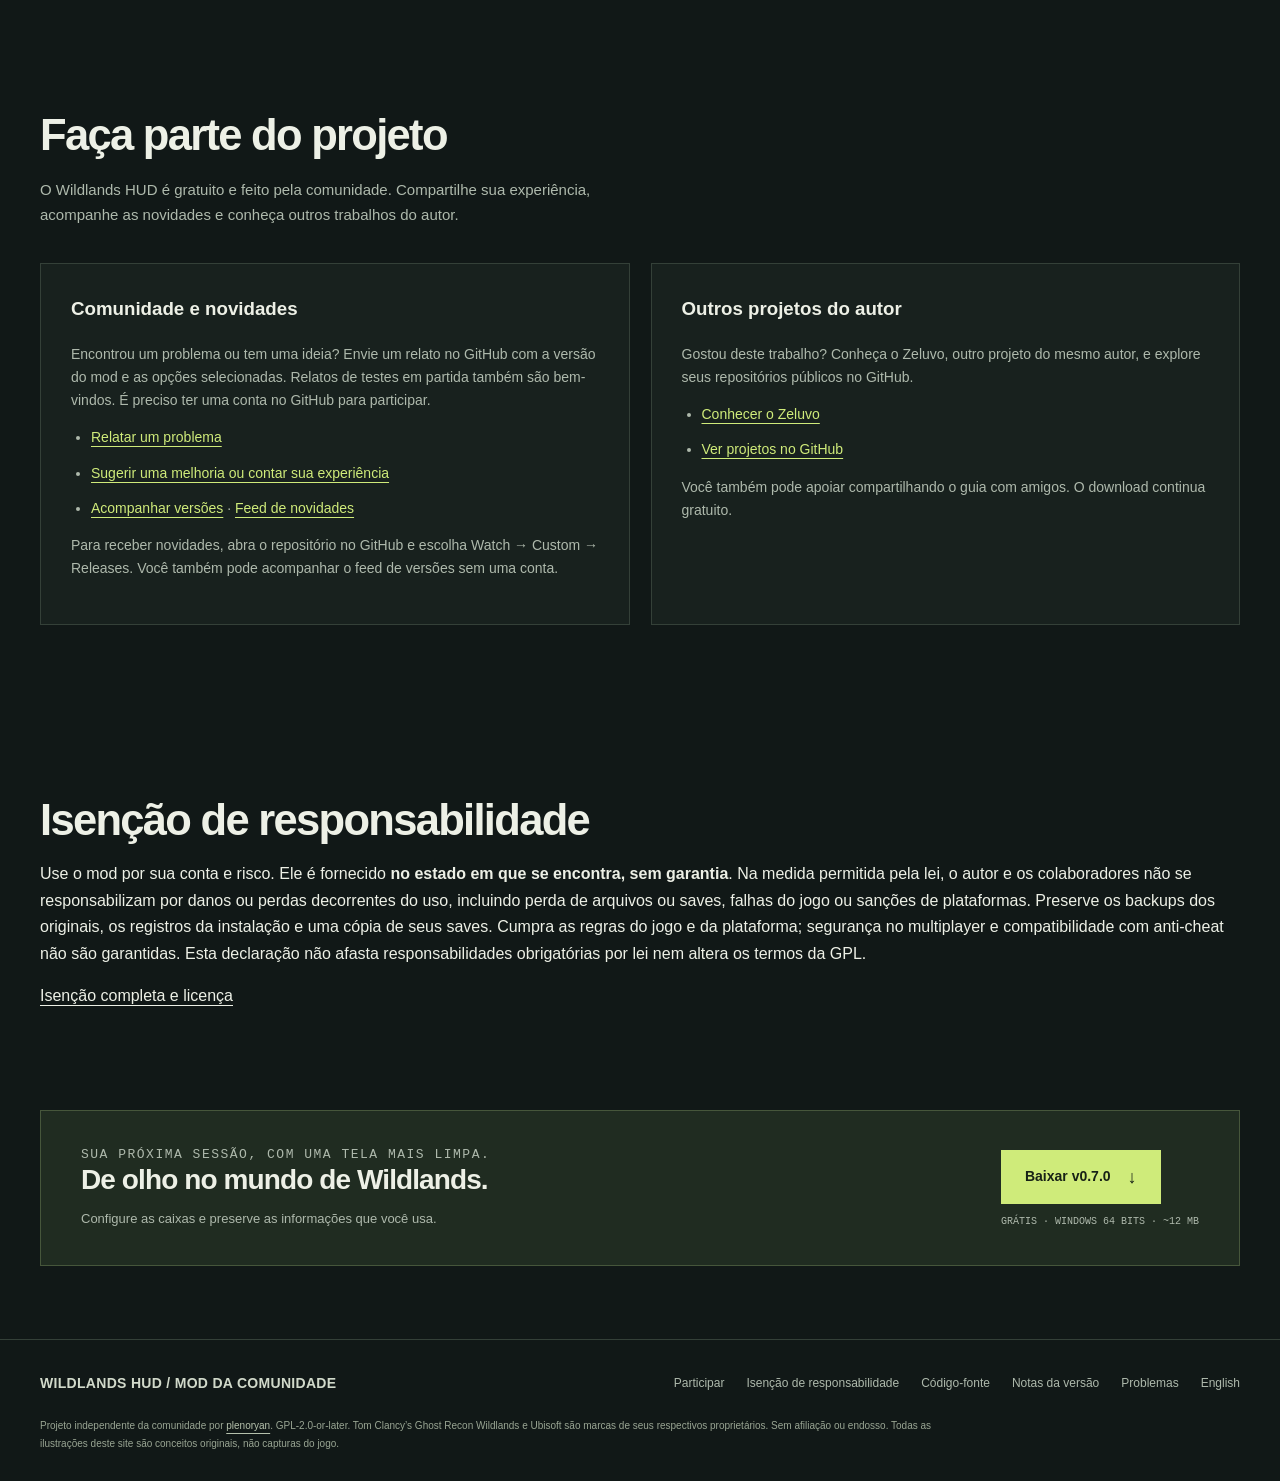
==== commit 532cae59: "Add community participation and author project links" ====
--- a/docs/pt-br/index.html
+++ b/docs/pt-br/index.html
@@ -305,9 +305,13 @@
         <details><summary>O Wildlands HUD é grátis e tem código aberto?</summary><p>Sim. O Wildlands HUD é um projeto gratuito da comunidade. Seu <a href="https://github.com/plenoryan/wildlands-hud">código-fonte</a> está disponível sob a GNU General Public License, versão 2 ou posterior (GPL-2.0-or-later). Não é afiliado, endossado ou um produto oficial da Ubisoft.</p></details>
       </div>
     </section>
+    <section class="section container" id="community" aria-labelledby="community-title"><div class="section-header"><div><h2 class="section-title" id="community-title">Faça parte do projeto</h2><p class="section-intro">O Wildlands HUD é gratuito e feito pela comunidade. Compartilhe sua experiência, acompanhe as novidades e conheça outros trabalhos do autor.</p></div></div><div class="mode-grid community-grid">
+<article class="mode-card"><h3>Comunidade e novidades</h3><p>Encontrou um problema ou tem uma ideia? Envie um relato no GitHub com a versão do mod e as opções selecionadas. Relatos de testes em partida também são bem-vindos. É preciso ter uma conta no GitHub para participar.</p><ul class="community-links"><li><a href="https://github.com/plenoryan/wildlands-hud/issues/new?template=bug_report.yml">Relatar um problema</a></li><li><a href="https://github.com/plenoryan/wildlands-hud/issues/new?template=feedback.yml">Sugerir uma melhoria ou contar sua experiência</a></li><li><a href="https://github.com/plenoryan/wildlands-hud/releases">Acompanhar versões</a> · <a href="https://github.com/plenoryan/wildlands-hud/releases.atom">Feed de novidades</a></li></ul><p>Para receber novidades, abra o repositório no GitHub e escolha Watch → Custom → Releases. Você também pode acompanhar o feed de versões sem uma conta.</p></article>
+<article class="mode-card"><h3>Outros projetos do autor</h3><p>Gostou deste trabalho? Conheça o Zeluvo, outro projeto do mesmo autor, e explore seus repositórios públicos no GitHub.</p><ul class="community-links"><li><a href="https://zeluvo.com/">Conhecer o Zeluvo</a></li><li><a href="https://github.com/plenoryan?tab=repositories">Ver projetos no GitHub</a></li></ul><p>Você também pode apoiar compartilhando o guia com amigos. O download continua gratuito.</p></article>
+</div></section>
     <section class="section container" id="disclaimer" aria-labelledby="disclaimer-title"><h2 class="section-title" id="disclaimer-title">Isenção de responsabilidade</h2><p>Use o mod por sua conta e risco. Ele é fornecido <strong>no estado em que se encontra, sem garantia</strong>. Na medida permitida pela lei, o autor e os colaboradores não se responsabilizam por danos ou perdas decorrentes do uso, incluindo perda de arquivos ou saves, falhas do jogo ou sanções de plataformas. Preserve os backups dos originais, os registros da instalação e uma cópia de seus saves. Cumpra as regras do jogo e da plataforma; segurança no multiplayer e compatibilidade com anti-cheat não são garantidas. Esta declaração não afasta responsabilidades obrigatórias por lei nem altera os termos da GPL.</p><p><a href="https://github.com/plenoryan/wildlands-hud/blob/main/DISCLAIMER.md">Isenção completa e licença</a></p></section>
     <section class="download-band container" aria-labelledby="download-title"><div><p class="section-kicker">Sua próxima sessão, com uma tela mais limpa.</p><h2 id="download-title">De olho no mundo de Wildlands.</h2><p>Configure as caixas e preserve as informações que você usa.</p></div><div><a class="button button-primary" href="https://github.com/plenoryan/wildlands-hud/releases/download/v0.7.0/WildlandsHUD.zip">Baixar v0.7.0 <span class="arrow" aria-hidden="true">↓</span></a><small>GRÁTIS · WINDOWS 64 BITS · ~12 MB</small></div></section>
   </main>
-  <footer class="site-footer"><div class="container"><div class="footer-top"><span class="footer-brand">WILDLANDS HUD <span aria-hidden="true">/</span> MOD DA COMUNIDADE</span><div class="footer-links"><a href="#disclaimer">Isenção de responsabilidade</a><a href="https://github.com/plenoryan/wildlands-hud">Código-fonte</a><a href="https://github.com/plenoryan/wildlands-hud/releases/tag/v0.7.0">Notas da versão</a><a href="https://github.com/plenoryan/wildlands-hud/issues">Problemas</a><a href="../" lang="en">English</a></div></div><p class="footer-bottom">Projeto independente da comunidade por <a href="https://github.com/plenoryan">plenoryan</a>. GPL-2.0-or-later. Tom Clancy’s Ghost Recon Wildlands e Ubisoft são marcas de seus respectivos proprietários. Sem afiliação ou endosso. Todas as ilustrações deste site são conceitos originais, não capturas do jogo.</p></div></footer>
+  <footer class="site-footer"><div class="container"><div class="footer-top"><span class="footer-brand">WILDLANDS HUD <span aria-hidden="true">/</span> MOD DA COMUNIDADE</span><div class="footer-links"><a href="#community">Participar</a><a href="#disclaimer">Isenção de responsabilidade</a><a href="https://github.com/plenoryan/wildlands-hud">Código-fonte</a><a href="https://github.com/plenoryan/wildlands-hud/releases/tag/v0.7.0">Notas da versão</a><a href="https://github.com/plenoryan/wildlands-hud/issues">Problemas</a><a href="../" lang="en">English</a></div></div><p class="footer-bottom">Projeto independente da comunidade por <a href="https://github.com/plenoryan">plenoryan</a>. GPL-2.0-or-later. Tom Clancy’s Ghost Recon Wildlands e Ubisoft são marcas de seus respectivos proprietários. Sem afiliação ou endosso. Todas as ilustrações deste site são conceitos originais, não capturas do jogo.</p></div></footer>
 </body>
 </html>
--- a/docs/assets/site.css
+++ b/docs/assets/site.css
@@ -8,3 +8,5 @@
 @media(prefers-reduced-motion:reduce){html{scroll-behavior:auto}*{transition:none!important}.button:hover{transform:none}}
 
 .hud-guide{max-width:940px}.hud-guide .section-intro{max-width:760px}.guide-note{font-size:13px;color:var(--muted);max-width:760px;margin:18px 0 28px}.hud-guide>p:last-child{font-size:13px}
+
+.community-grid h3{margin-top:0}.community-grid p,.community-links{font-size:14px;color:var(--muted)}.community-links{padding-left:20px}.community-links li{margin-block:12px}.community-links a{color:var(--green)}
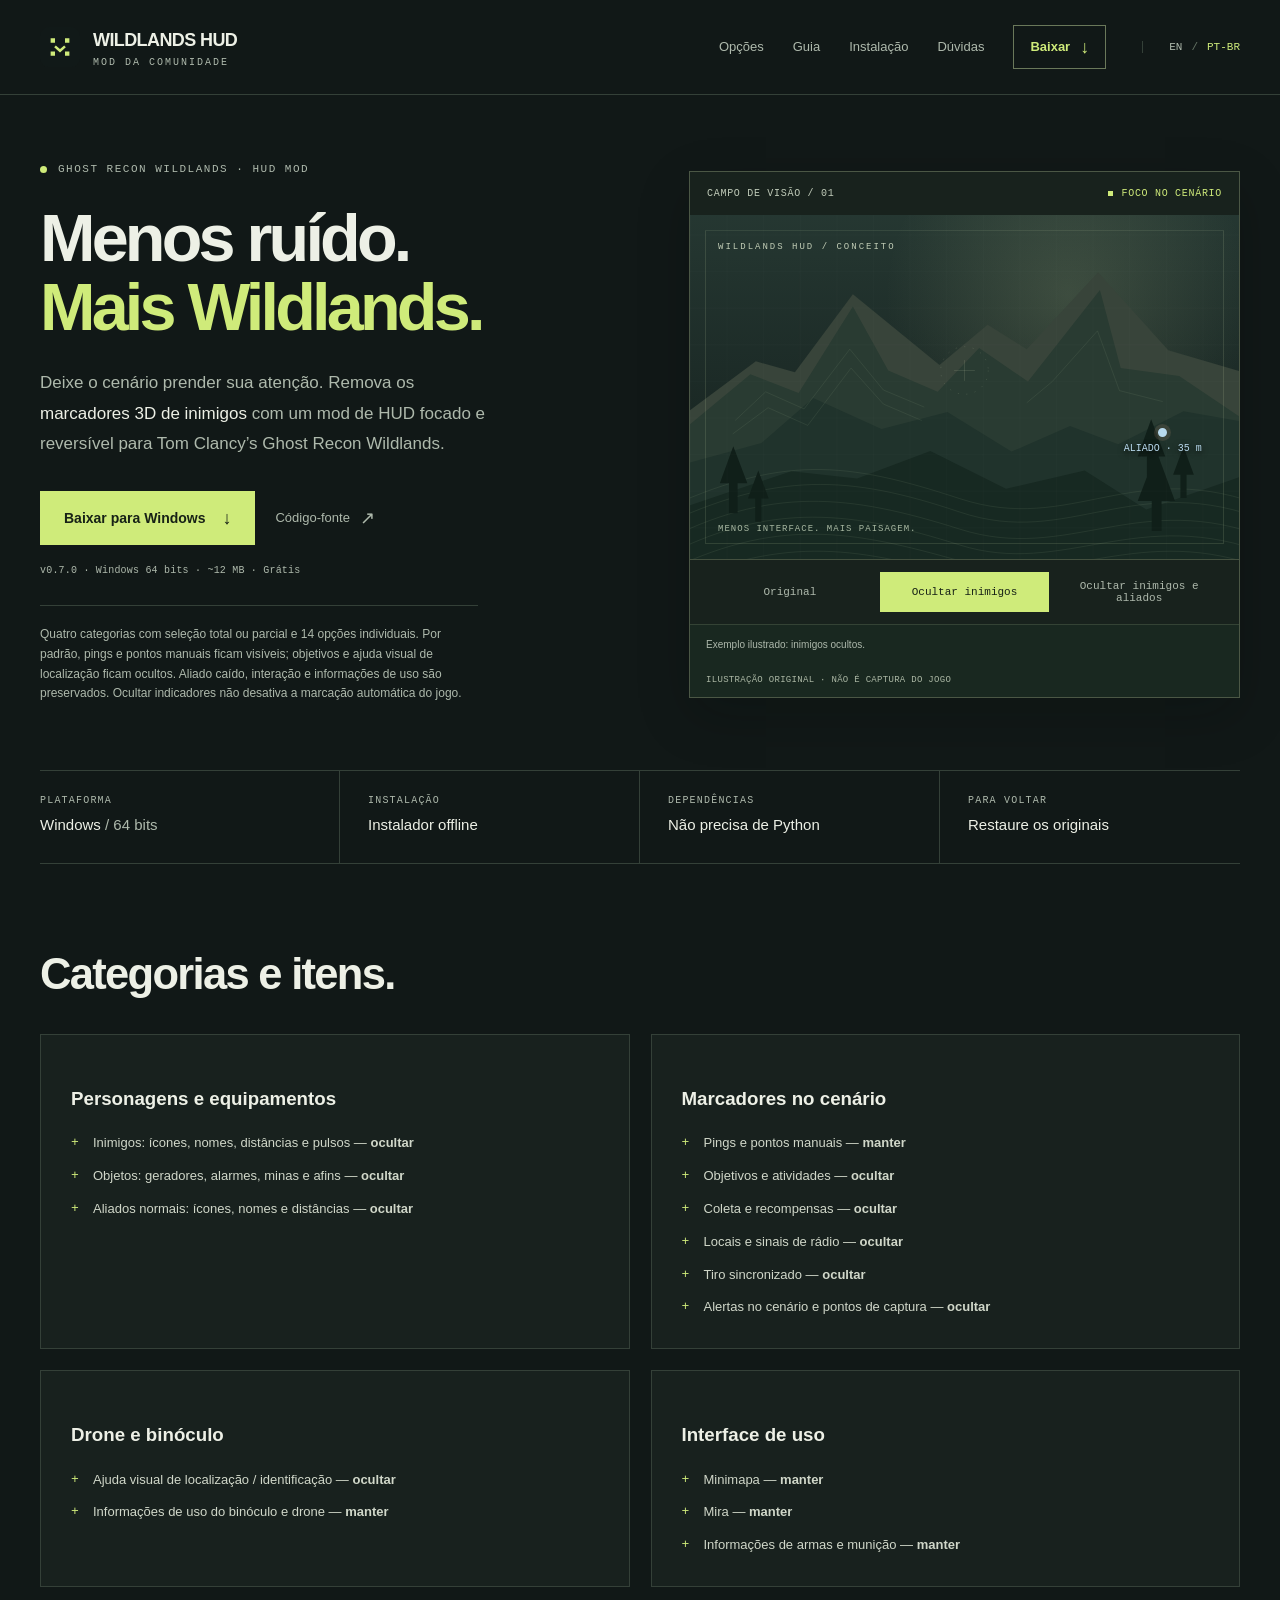
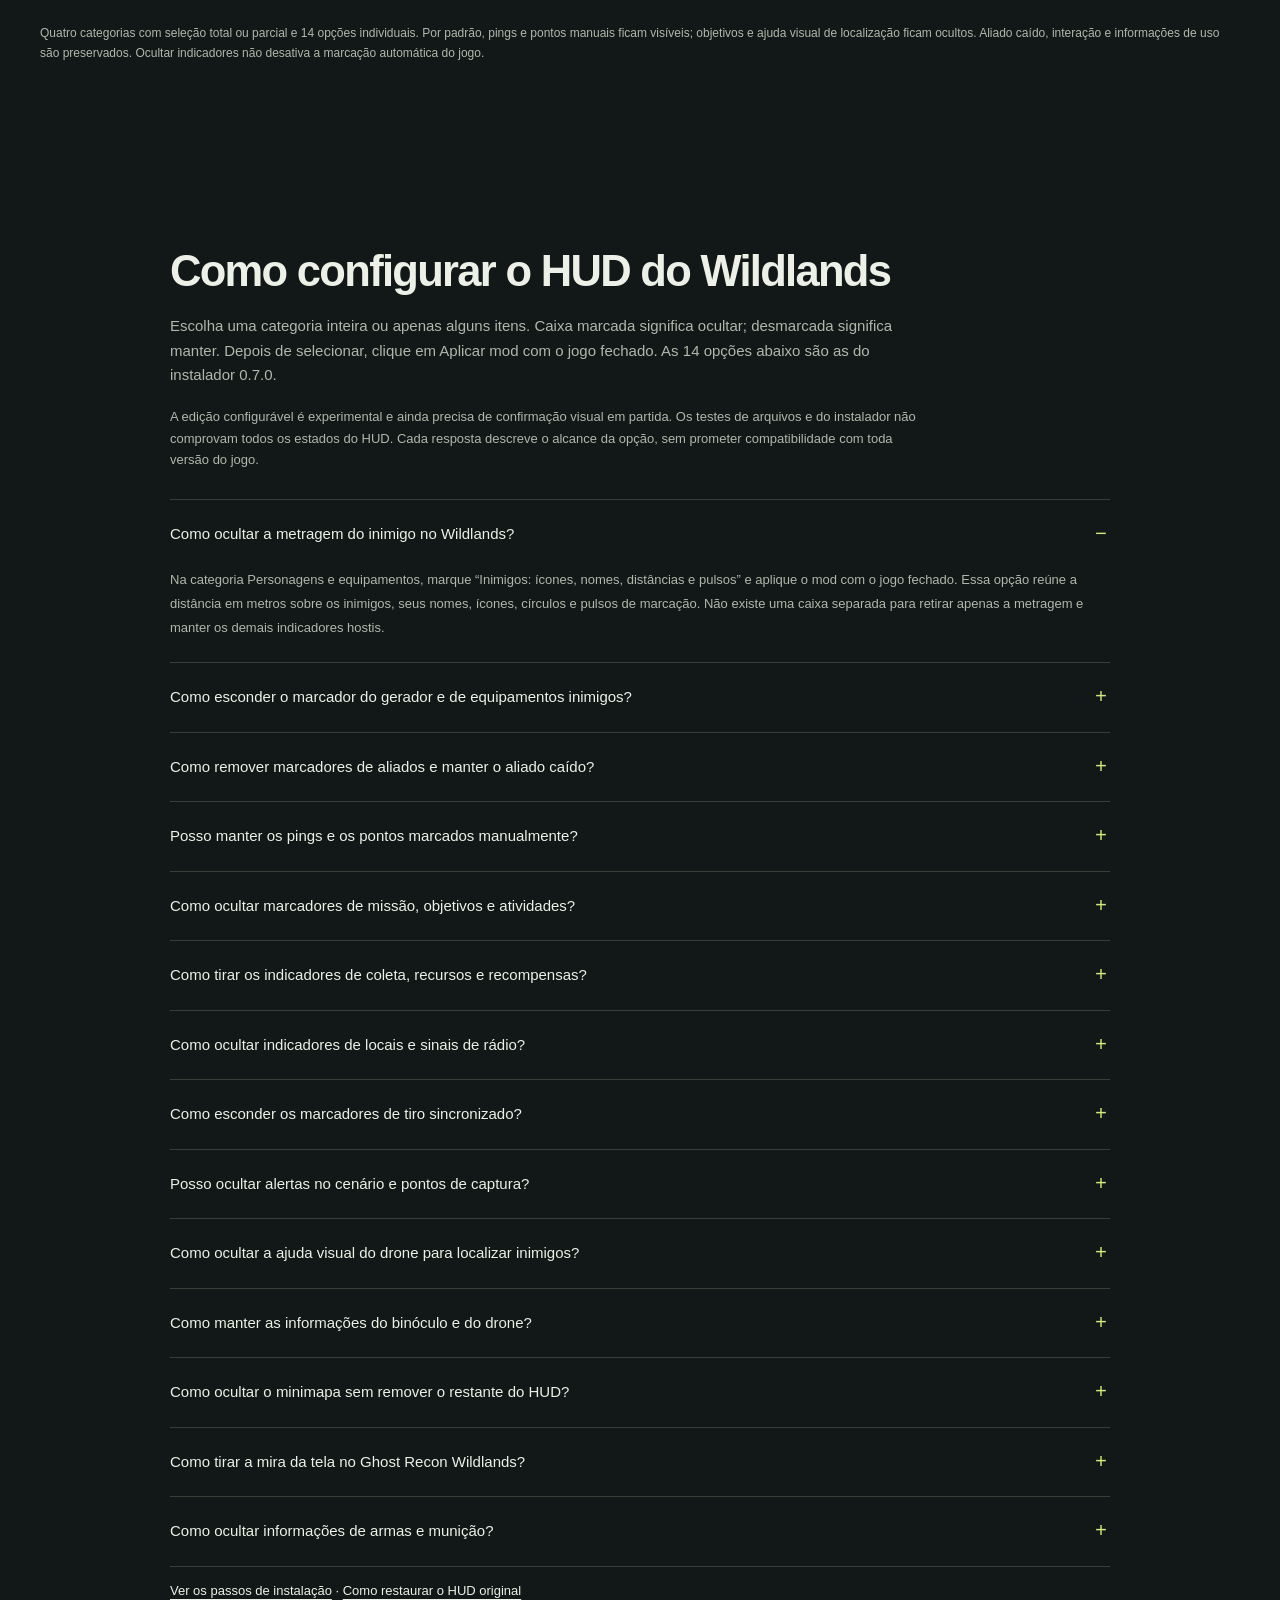
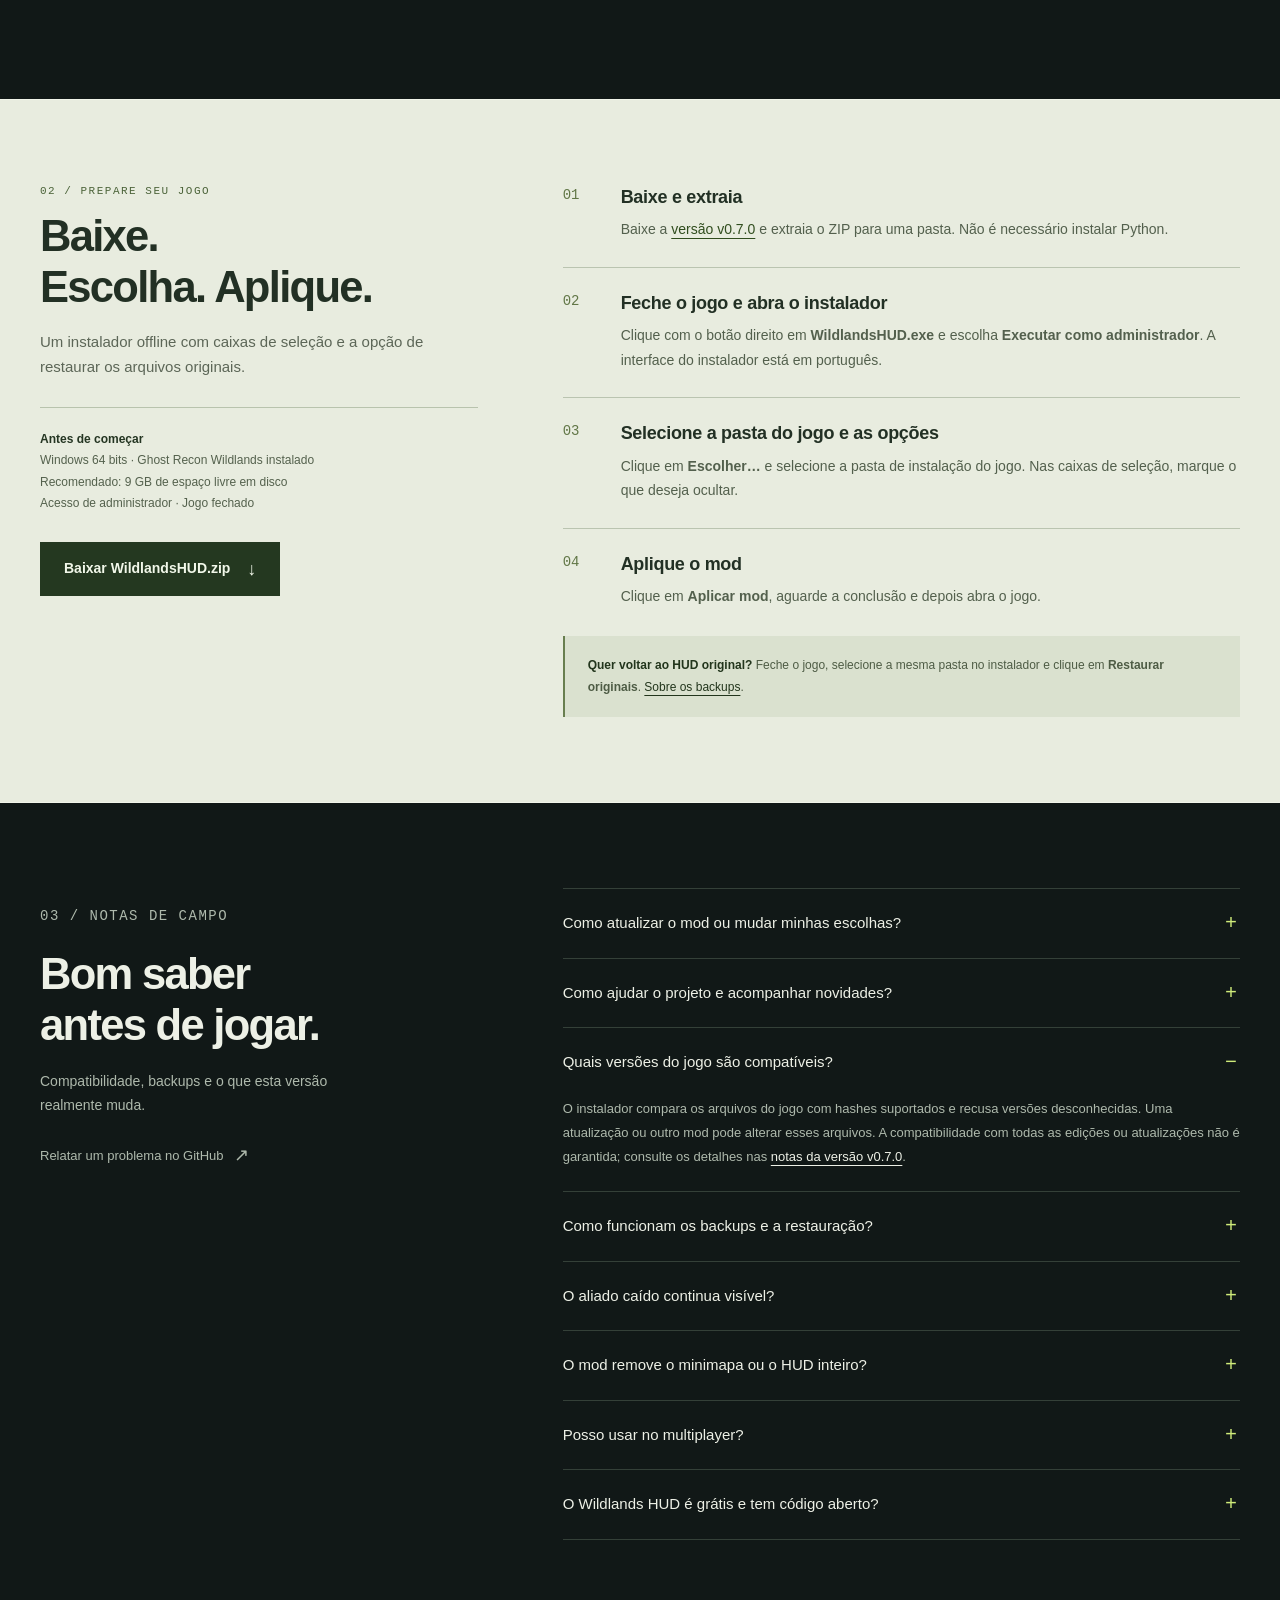
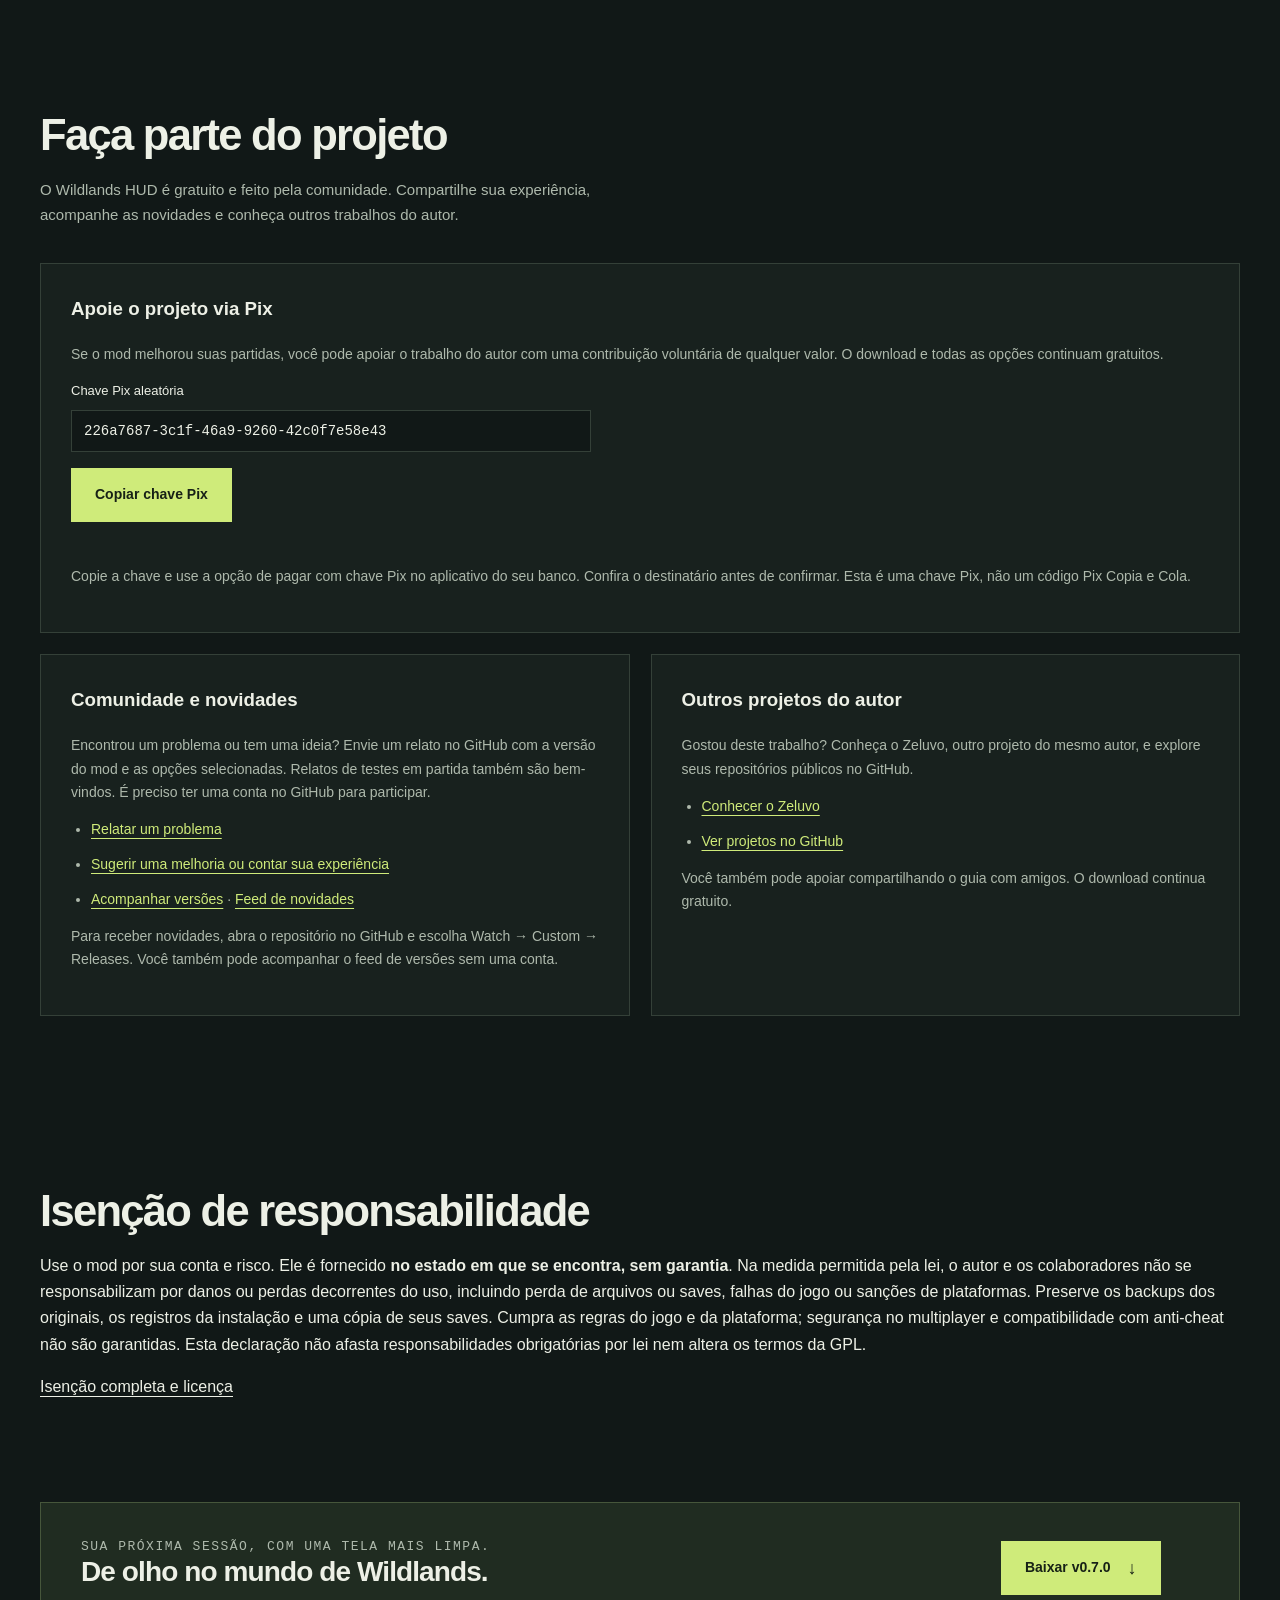
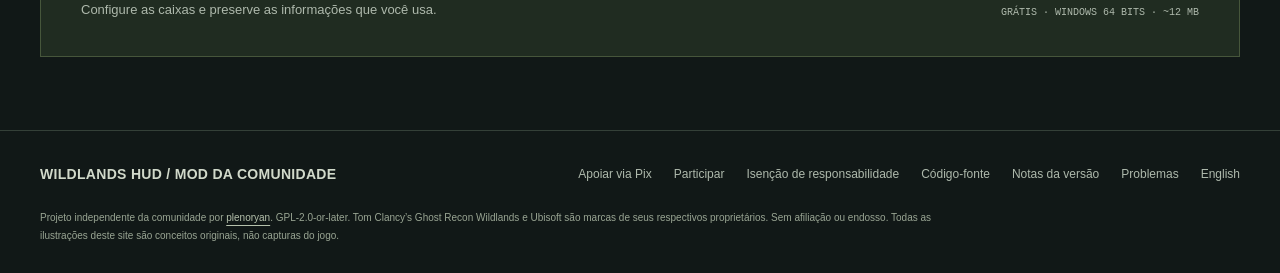
==== commit 9c9fc447: "Add voluntary Pix support with copy key button" ====
--- a/docs/pt-br/index.html
+++ b/docs/pt-br/index.html
@@ -306,12 +306,14 @@
       </div>
     </section>
     <section class="section container" id="community" aria-labelledby="community-title"><div class="section-header"><div><h2 class="section-title" id="community-title">Faça parte do projeto</h2><p class="section-intro">O Wildlands HUD é gratuito e feito pela comunidade. Compartilhe sua experiência, acompanhe as novidades e conheça outros trabalhos do autor.</p></div></div><div class="mode-grid community-grid">
+<article class="mode-card support-card" id="support"><h3>Apoie o projeto via Pix</h3><p>Se o mod melhorou suas partidas, você pode apoiar o trabalho do autor com uma contribuição voluntária de qualquer valor. O download e todas as opções continuam gratuitos.</p><label for="pix-key">Chave Pix aleatória</label><input id="pix-key" class="pix-key" type="text" readonly value="226a7687-3c1f-46a9-9260-42c0f7e58e43" spellcheck="false"><button class="button button-primary" type="button" data-copy-pix data-copy-success="Chave Pix copiada." data-copy-failure="Selecione e copie a chave acima manualmente.">Copiar chave Pix</button><p data-copy-status role="status" aria-live="polite"></p><p>Copie a chave e use a opção de pagar com chave Pix no aplicativo do seu banco. Confira o destinatário antes de confirmar. Esta é uma chave Pix, não um código Pix Copia e Cola.</p></article>
+
 <article class="mode-card"><h3>Comunidade e novidades</h3><p>Encontrou um problema ou tem uma ideia? Envie um relato no GitHub com a versão do mod e as opções selecionadas. Relatos de testes em partida também são bem-vindos. É preciso ter uma conta no GitHub para participar.</p><ul class="community-links"><li><a href="https://github.com/plenoryan/wildlands-hud/issues/new?template=bug_report.yml">Relatar um problema</a></li><li><a href="https://github.com/plenoryan/wildlands-hud/issues/new?template=feedback.yml">Sugerir uma melhoria ou contar sua experiência</a></li><li><a href="https://github.com/plenoryan/wildlands-hud/releases">Acompanhar versões</a> · <a href="https://github.com/plenoryan/wildlands-hud/releases.atom">Feed de novidades</a></li></ul><p>Para receber novidades, abra o repositório no GitHub e escolha Watch → Custom → Releases. Você também pode acompanhar o feed de versões sem uma conta.</p></article>
 <article class="mode-card"><h3>Outros projetos do autor</h3><p>Gostou deste trabalho? Conheça o Zeluvo, outro projeto do mesmo autor, e explore seus repositórios públicos no GitHub.</p><ul class="community-links"><li><a href="https://zeluvo.com/">Conhecer o Zeluvo</a></li><li><a href="https://github.com/plenoryan?tab=repositories">Ver projetos no GitHub</a></li></ul><p>Você também pode apoiar compartilhando o guia com amigos. O download continua gratuito.</p></article>
 </div></section>
     <section class="section container" id="disclaimer" aria-labelledby="disclaimer-title"><h2 class="section-title" id="disclaimer-title">Isenção de responsabilidade</h2><p>Use o mod por sua conta e risco. Ele é fornecido <strong>no estado em que se encontra, sem garantia</strong>. Na medida permitida pela lei, o autor e os colaboradores não se responsabilizam por danos ou perdas decorrentes do uso, incluindo perda de arquivos ou saves, falhas do jogo ou sanções de plataformas. Preserve os backups dos originais, os registros da instalação e uma cópia de seus saves. Cumpra as regras do jogo e da plataforma; segurança no multiplayer e compatibilidade com anti-cheat não são garantidas. Esta declaração não afasta responsabilidades obrigatórias por lei nem altera os termos da GPL.</p><p><a href="https://github.com/plenoryan/wildlands-hud/blob/main/DISCLAIMER.md">Isenção completa e licença</a></p></section>
     <section class="download-band container" aria-labelledby="download-title"><div><p class="section-kicker">Sua próxima sessão, com uma tela mais limpa.</p><h2 id="download-title">De olho no mundo de Wildlands.</h2><p>Configure as caixas e preserve as informações que você usa.</p></div><div><a class="button button-primary" href="https://github.com/plenoryan/wildlands-hud/releases/download/v0.7.0/WildlandsHUD.zip">Baixar v0.7.0 <span class="arrow" aria-hidden="true">↓</span></a><small>GRÁTIS · WINDOWS 64 BITS · ~12 MB</small></div></section>
   </main>
-  <footer class="site-footer"><div class="container"><div class="footer-top"><span class="footer-brand">WILDLANDS HUD <span aria-hidden="true">/</span> MOD DA COMUNIDADE</span><div class="footer-links"><a href="#community">Participar</a><a href="#disclaimer">Isenção de responsabilidade</a><a href="https://github.com/plenoryan/wildlands-hud">Código-fonte</a><a href="https://github.com/plenoryan/wildlands-hud/releases/tag/v0.7.0">Notas da versão</a><a href="https://github.com/plenoryan/wildlands-hud/issues">Problemas</a><a href="../" lang="en">English</a></div></div><p class="footer-bottom">Projeto independente da comunidade por <a href="https://github.com/plenoryan">plenoryan</a>. GPL-2.0-or-later. Tom Clancy’s Ghost Recon Wildlands e Ubisoft são marcas de seus respectivos proprietários. Sem afiliação ou endosso. Todas as ilustrações deste site são conceitos originais, não capturas do jogo.</p></div></footer>
+  <footer class="site-footer"><div class="container"><div class="footer-top"><span class="footer-brand">WILDLANDS HUD <span aria-hidden="true">/</span> MOD DA COMUNIDADE</span><div class="footer-links"><a href="#support">Apoiar via Pix</a><a href="#community">Participar</a><a href="#disclaimer">Isenção de responsabilidade</a><a href="https://github.com/plenoryan/wildlands-hud">Código-fonte</a><a href="https://github.com/plenoryan/wildlands-hud/releases/tag/v0.7.0">Notas da versão</a><a href="https://github.com/plenoryan/wildlands-hud/issues">Problemas</a><a href="../" lang="en">English</a></div></div><p class="footer-bottom">Projeto independente da comunidade por <a href="https://github.com/plenoryan">plenoryan</a>. GPL-2.0-or-later. Tom Clancy’s Ghost Recon Wildlands e Ubisoft são marcas de seus respectivos proprietários. Sem afiliação ou endosso. Todas as ilustrações deste site são conceitos originais, não capturas do jogo.</p></div></footer>
 </body>
 </html>
--- a/docs/assets/site.css
+++ b/docs/assets/site.css
@@ -10,3 +10,5 @@
 .hud-guide{max-width:940px}.hud-guide .section-intro{max-width:760px}.guide-note{font-size:13px;color:var(--muted);max-width:760px;margin:18px 0 28px}.hud-guide>p:last-child{font-size:13px}
 
 .community-grid h3{margin-top:0}.community-grid p,.community-links{font-size:14px;color:var(--muted)}.community-links{padding-left:20px}.community-links li{margin-block:12px}.community-links a{color:var(--green)}
+
+.support-card{grid-column:1/-1}.support-card label{display:block;font-size:13px;margin-bottom:8px}.pix-key{display:block;width:100%;max-width:520px;padding:12px;margin-bottom:16px;border:1px solid var(--line);background:var(--bg);color:var(--ink);font:14px var(--mono)}.pix-key:focus-visible{outline:3px solid var(--green);outline-offset:3px}.support-card [data-copy-status]{min-height:1.5em;margin-block:8px}
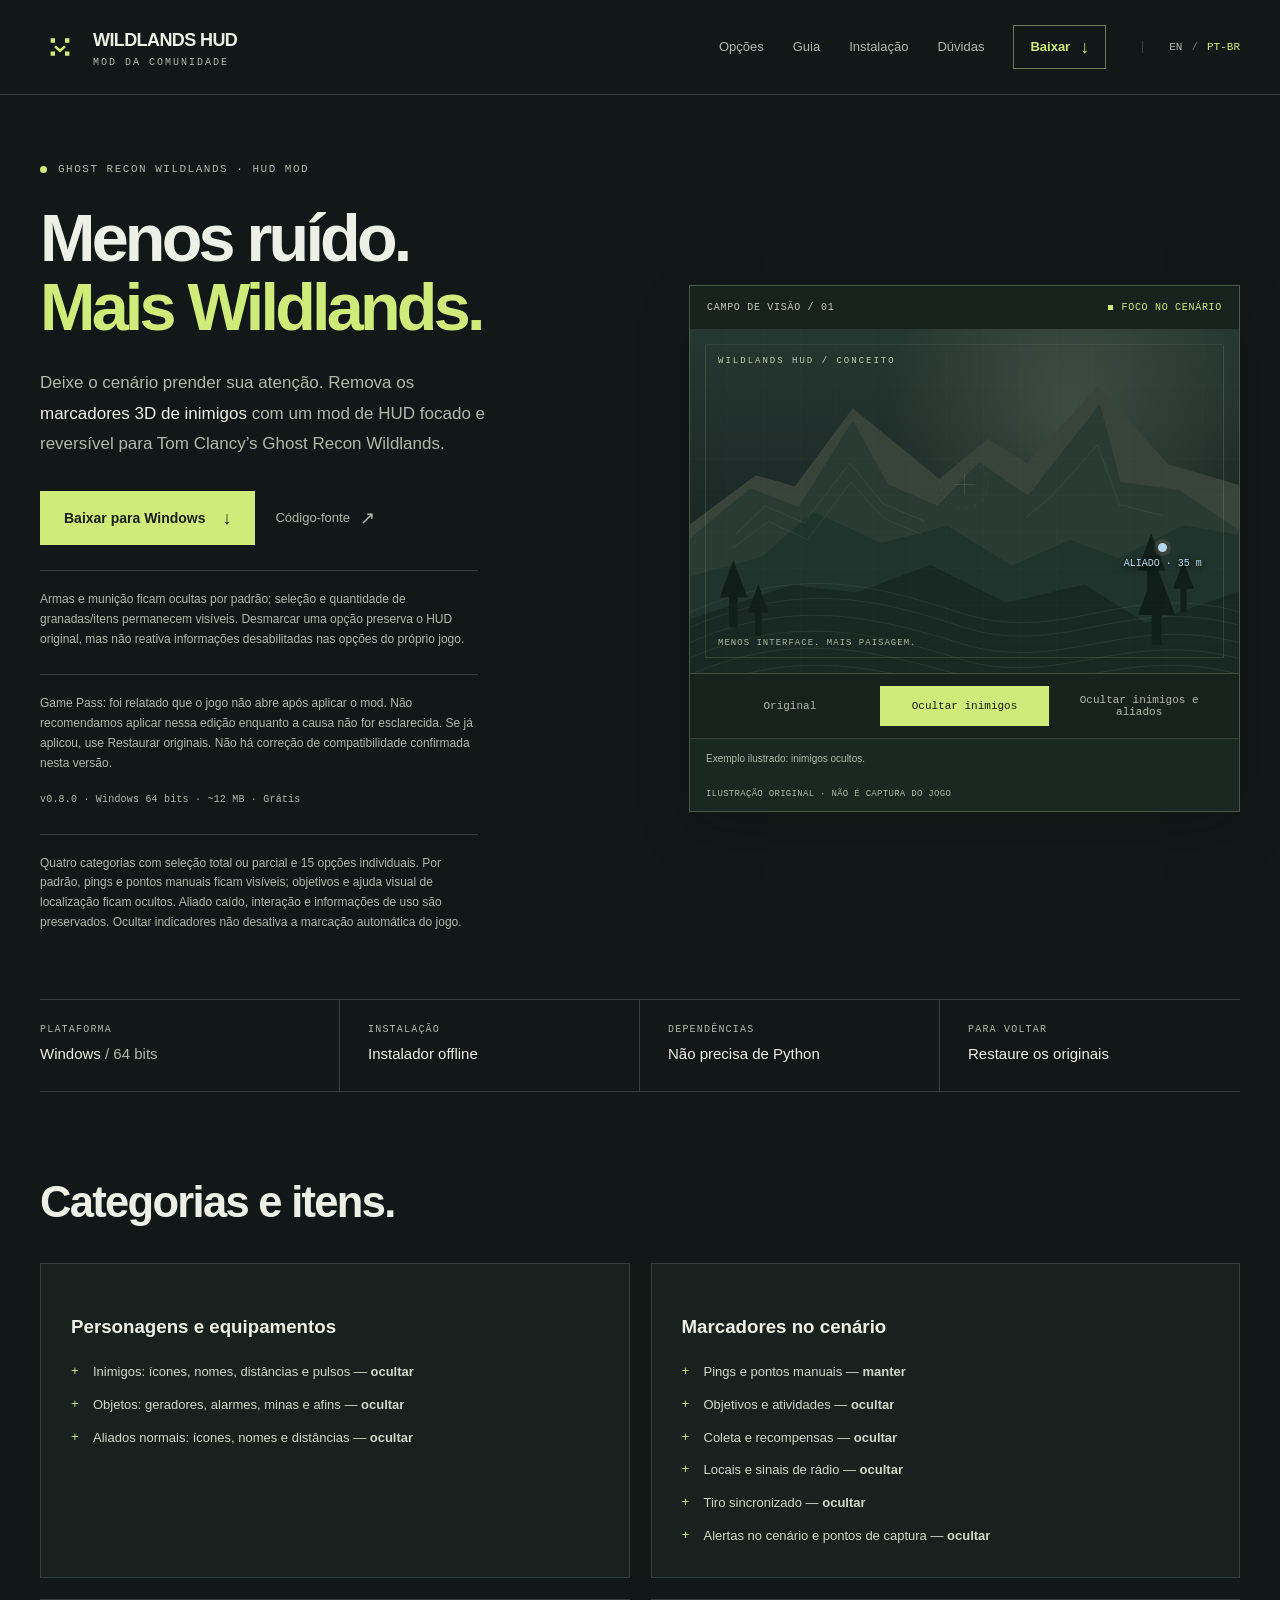
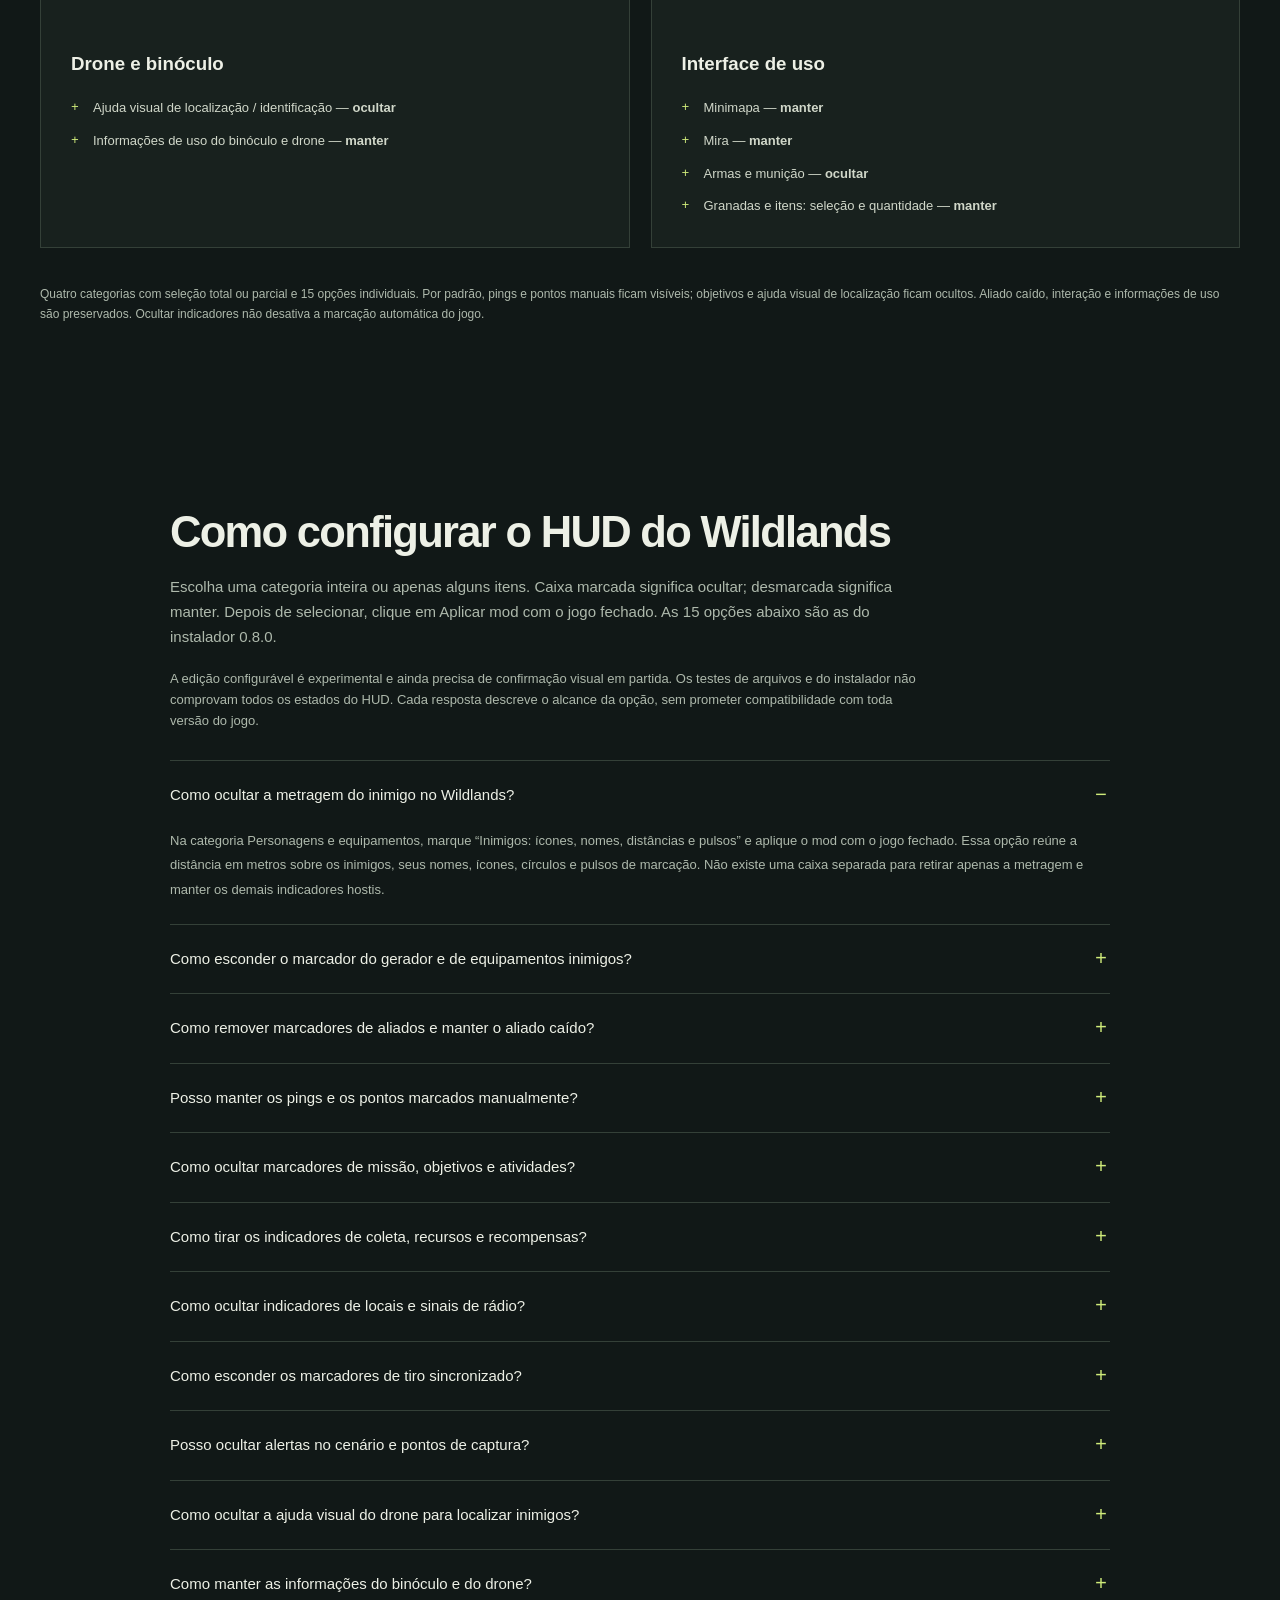
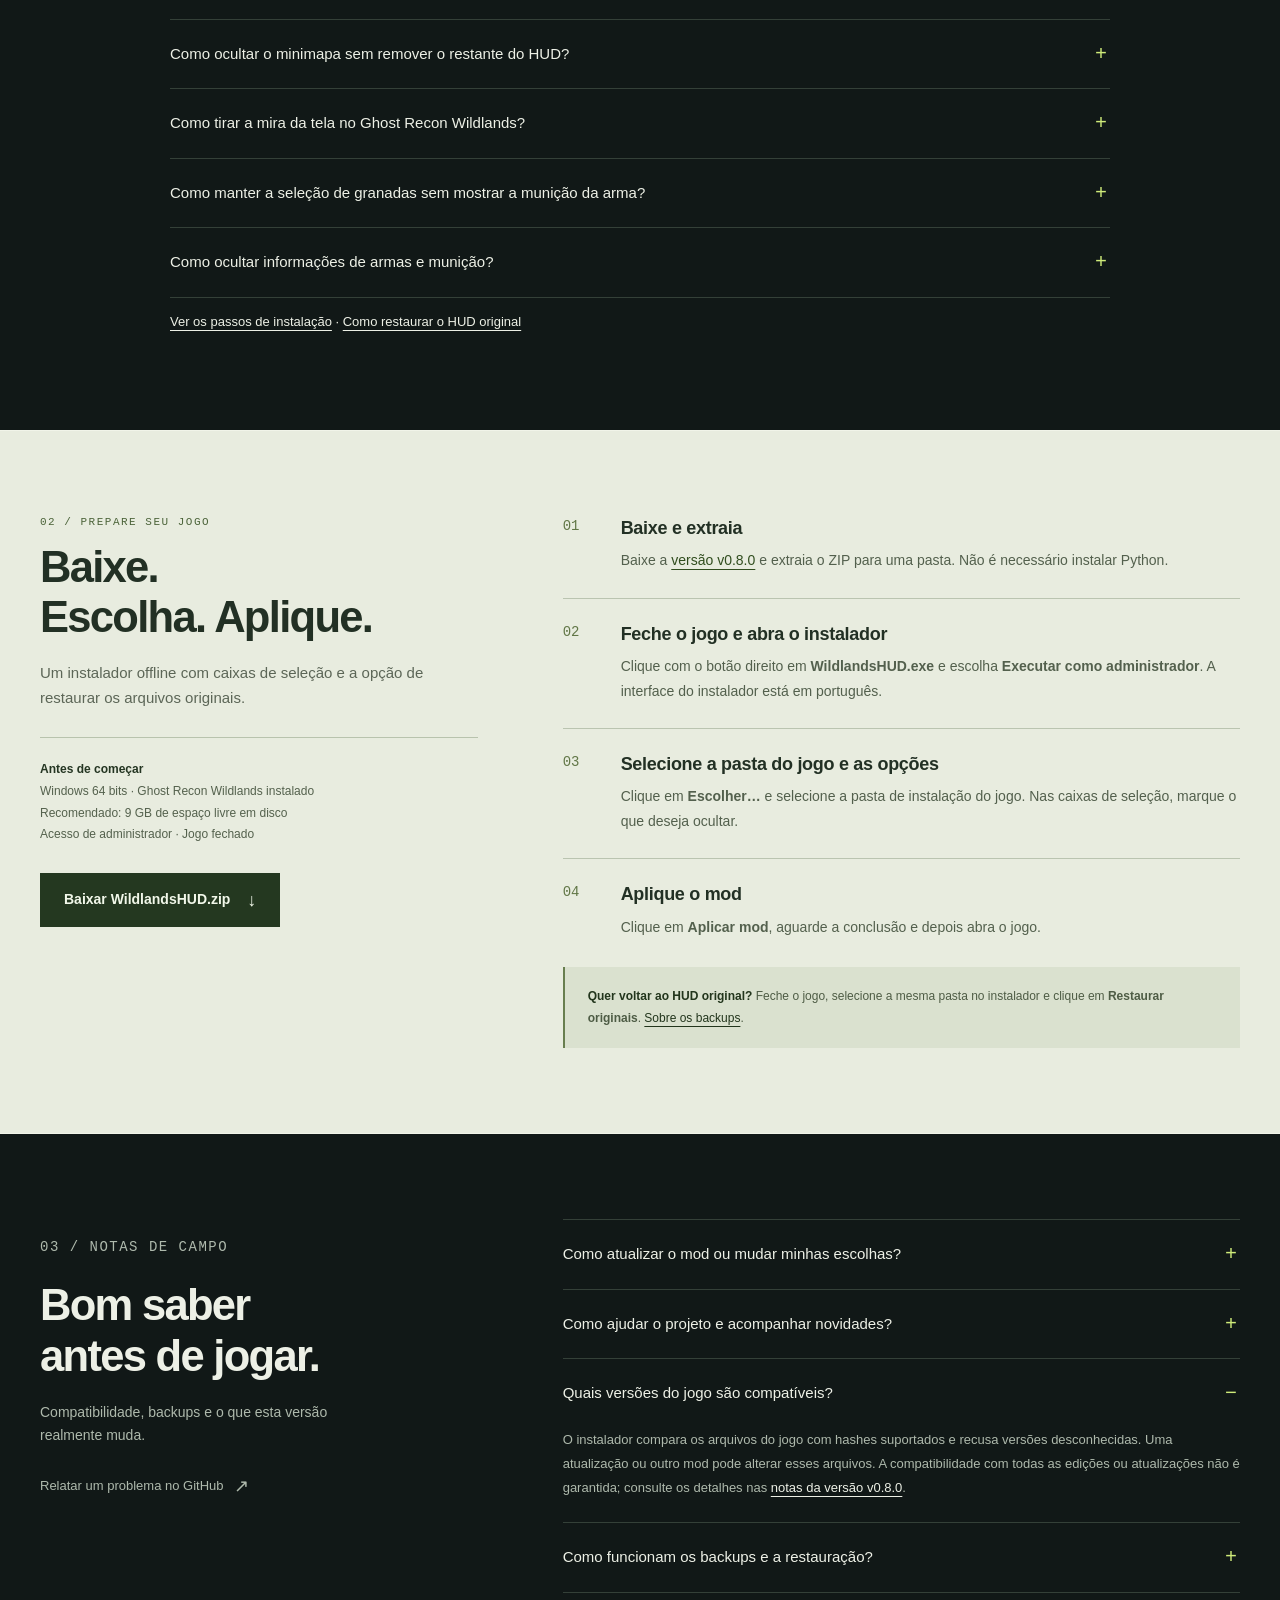
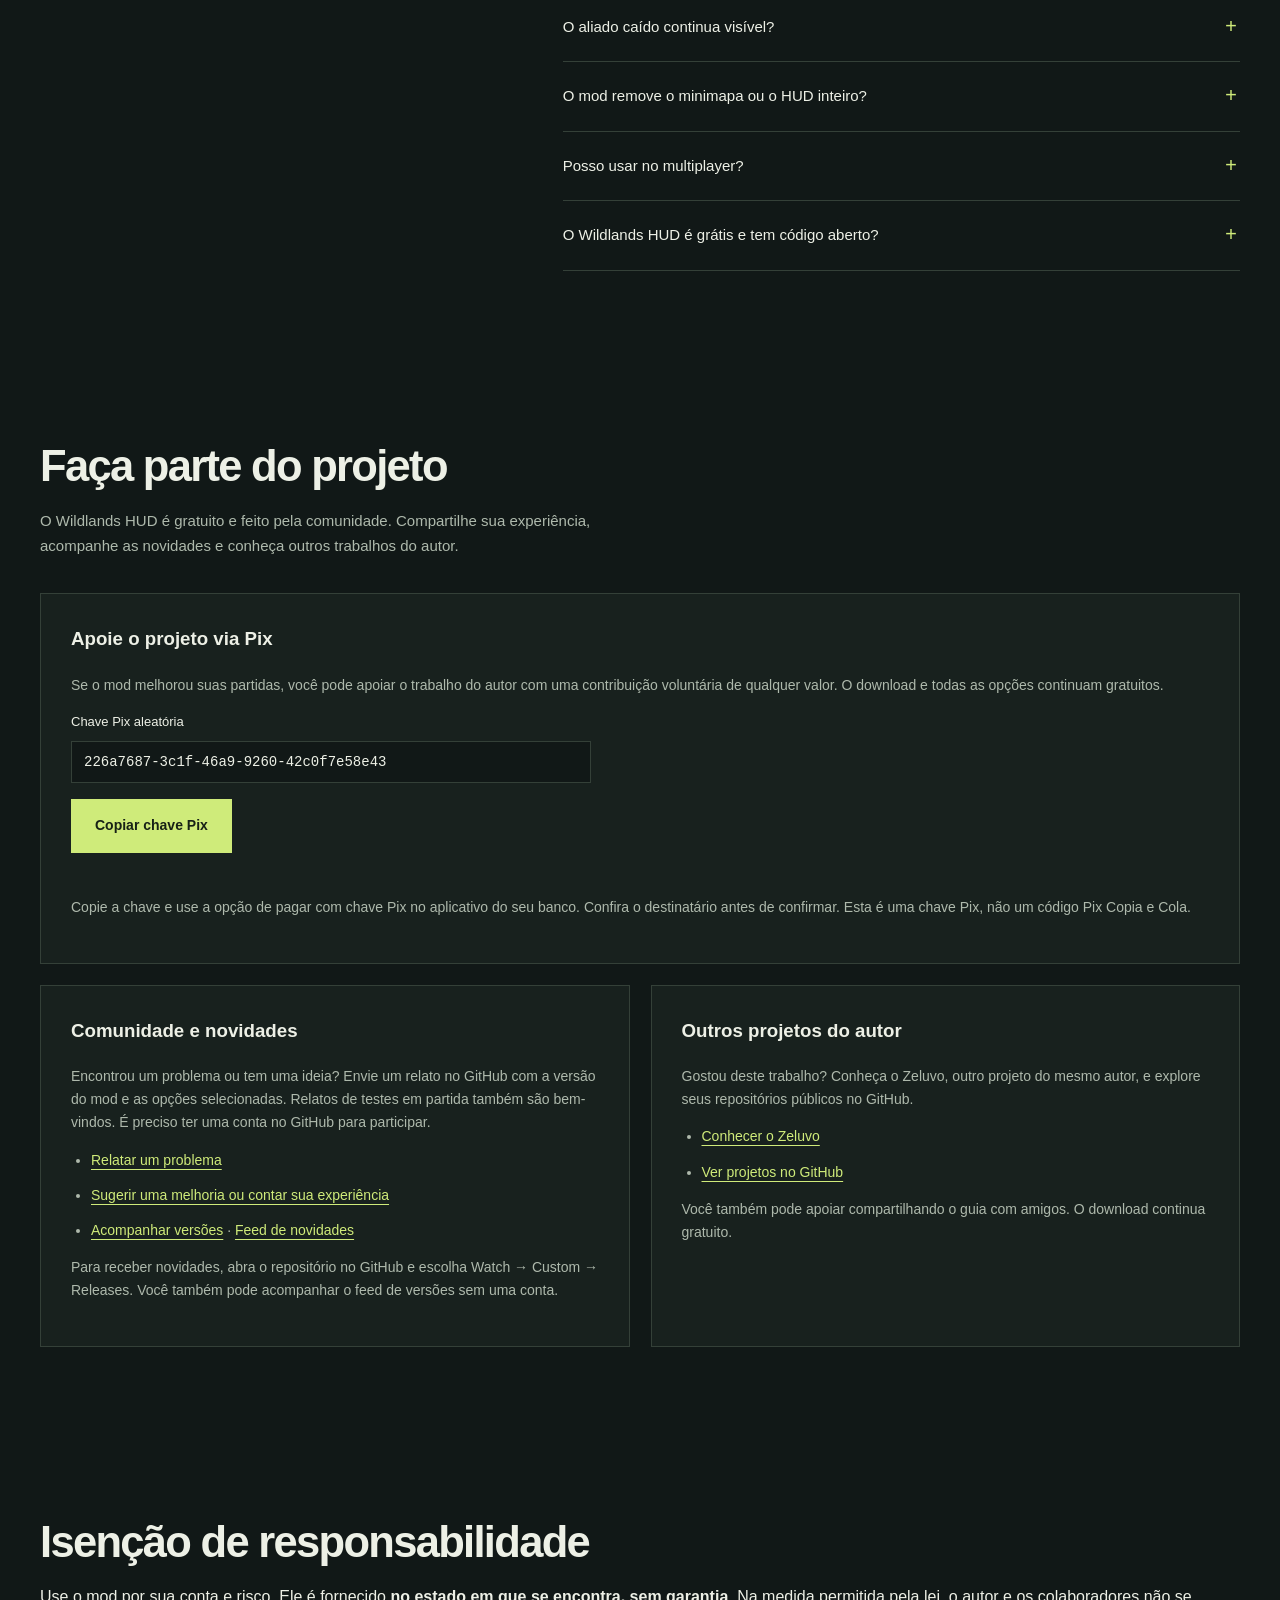
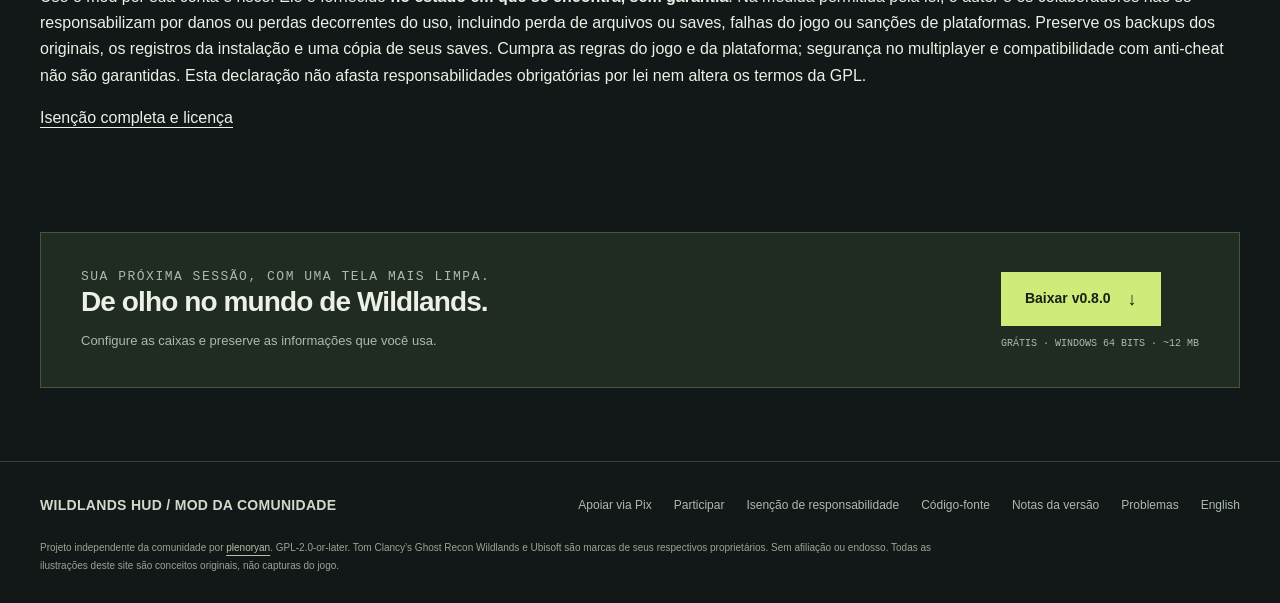
==== commit 1a3ade0c: "Separate grenade item HUD from weapons and ammunition" ====
--- a/docs/pt-br/index.html
+++ b/docs/pt-br/index.html
@@ -5,7 +5,7 @@
   <meta name="viewport" content="width=device-width, initial-scale=1">
   <meta name="theme-color" content="#111817">
   <title>Wildlands HUD Mod — Remova marcadores de inimigos | Download</title>
-  <meta name="description" content="Quatro categorias com seleção total ou parcial e 14 opções individuais. Por padrão, pings e pontos manuais ficam visíveis; objetivos e ajuda visual de localização ficam ocultos. Aliado caído, interação e informações de uso são preservados. Ocultar indicadores não desativa a marcação automática do jogo.">
+  <meta name="description" content="Quatro categorias com seleção total ou parcial e 15 opções individuais. Por padrão, pings e pontos manuais ficam visíveis; objetivos e ajuda visual de localização ficam ocultos. Aliado caído, interação e informações de uso são preservados. Ocultar indicadores não desativa a marcação automática do jogo.">
   <meta name="robots" content="index, follow, max-image-preview:large">
   <link rel="canonical" href="https://plenoryan.github.io/wildlands-hud/pt-br/">
   <link rel="alternate" hreflang="en" href="https://plenoryan.github.io/wildlands-hud/">
@@ -14,7 +14,7 @@
   <meta property="og:type" content="website">
   <meta property="og:site_name" content="Wildlands HUD">
   <meta property="og:title" content="Wildlands HUD — Menos ruído. Mais Wildlands.">
-  <meta property="og:description" content="Quatro categorias com seleção total ou parcial e 14 opções individuais. Por padrão, pings e pontos manuais ficam visíveis; objetivos e ajuda visual de localização ficam ocultos. Aliado caído, interação e informações de uso são preservados. Ocultar indicadores não desativa a marcação automática do jogo.">
+  <meta property="og:description" content="Quatro categorias com seleção total ou parcial e 15 opções individuais. Por padrão, pings e pontos manuais ficam visíveis; objetivos e ajuda visual de localização ficam ocultos. Aliado caído, interação e informações de uso são preservados. Ocultar indicadores não desativa a marcação automática do jogo.">
   <meta property="og:url" content="https://plenoryan.github.io/wildlands-hud/pt-br/">
   <meta property="og:locale" content="pt_BR">
   <meta property="og:locale:alternate" content="en_US">
@@ -24,7 +24,7 @@
   <meta property="og:image:alt" content="Wildlands HUD: Less noise. More Wildlands. Paisagem ilustrada original; não é uma captura do jogo.">
   <meta name="twitter:card" content="summary_large_image">
   <meta name="twitter:title" content="Wildlands HUD — Menos ruído. Mais Wildlands.">
-  <meta name="twitter:description" content="Quatro categorias com seleção total ou parcial e 14 opções individuais. Por padrão, pings e pontos manuais ficam visíveis; objetivos e ajuda visual de localização ficam ocultos. Aliado caído, interação e informações de uso são preservados. Ocultar indicadores não desativa a marcação automática do jogo.">
+  <meta name="twitter:description" content="Quatro categorias com seleção total ou parcial e 15 opções individuais. Por padrão, pings e pontos manuais ficam visíveis; objetivos e ajuda visual de localização ficam ocultos. Aliado caído, interação e informações de uso são preservados. Ocultar indicadores não desativa a marcação automática do jogo.">
   <meta name="twitter:image" content="https://plenoryan.github.io/wildlands-hud/assets/social-card.png">
   <link rel="icon" type="image/svg+xml" href="../assets/favicon.svg">
   <link rel="stylesheet" href="../assets/site.css">
@@ -36,13 +36,13 @@
       "@type": "SoftwareApplication",
       "name": "Wildlands HUD",
       "url": "https://plenoryan.github.io/wildlands-hud/pt-br/",
-      "description": "Quatro categorias com seleção total ou parcial e 14 opções individuais. Por padrão, pings e pontos manuais ficam visíveis; objetivos e ajuda visual de localização ficam ocultos. Aliado caído, interação e informações de uso são preservados. Ocultar indicadores não desativa a marcação automática do jogo.",
+      "description": "Quatro categorias com seleção total ou parcial e 15 opções individuais. Por padrão, pings e pontos manuais ficam visíveis; objetivos e ajuda visual de localização ficam ocultos. Aliado caído, interação e informações de uso são preservados. Ocultar indicadores não desativa a marcação automática do jogo.",
       "applicationCategory": "GameApplication",
       "operatingSystem": "Windows 64-bit",
-      "softwareVersion": "0.7.0",
+      "softwareVersion": "0.8.0",
       "inLanguage": "pt-BR",
-      "downloadUrl": "https://github.com/plenoryan/wildlands-hud/releases/download/v0.7.0/WildlandsHUD.zip",
-      "releaseNotes": "https://github.com/plenoryan/wildlands-hud/releases/tag/v0.7.0",
+      "downloadUrl": "https://github.com/plenoryan/wildlands-hud/releases/download/v0.8.0/WildlandsHUD.zip",
+      "releaseNotes": "https://github.com/plenoryan/wildlands-hud/releases/tag/v0.8.0",
       "softwareHelp": "https://plenoryan.github.io/wildlands-hud/pt-br/#install",
       "license": "https://www.gnu.org/licenses/old-licenses/gpl-2.0.html",
       "offers": {
@@ -165,10 +165,18 @@
         },
         {
           "@type": "Question",
+          "name": "Como manter a seleção de granadas sem mostrar a munição da arma?",
+          "acceptedAnswer": {
+            "@type": "Answer",
+            "text": "Deixe “Granadas e itens: seleção e quantidade” desmarcado e mantenha “Armas e munição (sem granadas / itens)” marcado. Esse é o novo padrão. A seleção e a quantidade do item equipado são preservadas, incluindo granadas e outros itens que usam o mesmo painel. Não há uma caixa exclusiva para cada tipo de granada, mina ou outro item. Marque a opção de granadas/itens apenas se também quiser ocultar esse grupo."
+          }
+        },
+        {
+          "@type": "Question",
           "name": "Como ocultar informações de armas e munição?",
           "acceptedAnswer": {
             "@type": "Answer",
-            "text": "Marque “Informações de armas e munição” para retirar esse grupo da interface. Por padrão a caixa fica desmarcada e as informações são mantidas. Ocultar o contador não fornece munição infinita nem modifica a quantidade disponível."
+            "text": "Em Interface de uso, marque “Armas e munição (sem granadas / itens)” para ocultar o painel das armas. Essa opção vem marcada por padrão. Desmarque e aplique novamente para preservar o painel original; a exibição também precisa estar ativada nas opções de HUD do próprio jogo. Granadas e itens têm uma opção separada. Ocultar o contador não altera a quantidade de munição."
           }
         },
         {
@@ -192,7 +200,7 @@
           "name": "Quais versões do jogo são compatíveis?",
           "acceptedAnswer": {
             "@type": "Answer",
-            "text": "O instalador compara os arquivos do jogo com hashes suportados e recusa versões desconhecidas. Uma atualização ou outro mod pode alterar esses arquivos. A compatibilidade com todas as edições ou atualizações não é garantida; consulte os detalhes nas notas da versão v0.7.0."
+            "text": "O instalador compara os arquivos do jogo com hashes suportados e recusa versões desconhecidas. Uma atualização ou outro mod pode alterar esses arquivos. A compatibilidade com todas as edições ou atualizações não é garantida; consulte os detalhes nas notas da versão v0.8.0."
           }
         },
         {
@@ -216,7 +224,7 @@
           "name": "O mod remove o minimapa ou o HUD inteiro?",
           "acceptedAnswer": {
             "@type": "Answer",
-            "text": "Você pode ocultar minimapa, mira e informações de armas separadamente, mas eles ficam visíveis por padrão. O padrão oculta inimigos, equipamentos, aliados normais, objetivos e ajuda visual de localização; mantém pings, informações operacionais de drone/binóculo, interação e aliado caído. Não é um interruptor para apagar toda a interface do jogo."
+            "text": "Armas e munição ficam ocultas por padrão; seleção e quantidade de granadas/itens permanecem visíveis. Desmarcar uma opção preserva o HUD original, mas não reativa informações desabilitadas nas opções do próprio jogo. O padrão oculta inimigos, equipamentos, aliados normais, objetivos e ajuda visual de localização; mantém pings, informações operacionais de drone/binóculo, interação e aliado caído. Não é um interruptor para apagar toda a interface do jogo."
           }
         },
         {
@@ -245,7 +253,7 @@
   <header class="site-header">
     <nav class="nav container" aria-label="Navegação principal">
       <a class="brand" href="./" aria-label="Wildlands HUD, início"><img src="../assets/favicon.svg" width="40" height="40" alt=""><span>WILDLANDS HUD<small>MOD DA COMUNIDADE</small></span></a>
-      <div class="nav-links"><a href="#modes">Opções</a><a href="#guide">Guia</a><a href="#install">Instalação</a><a href="#faq">Dúvidas</a><a class="nav-download" href="https://github.com/plenoryan/wildlands-hud/releases/download/v0.7.0/WildlandsHUD.zip">Baixar <span class="arrow" aria-hidden="true">↓</span></a></div>
+      <div class="nav-links"><a href="#modes">Opções</a><a href="#guide">Guia</a><a href="#install">Instalação</a><a href="#faq">Dúvidas</a><a class="nav-download" href="https://github.com/plenoryan/wildlands-hud/releases/download/v0.8.0/WildlandsHUD.zip">Baixar <span class="arrow" aria-hidden="true">↓</span></a></div>
       <div class="language" aria-label="Idioma"><a href="../" lang="en" aria-label="English">EN</a><span aria-hidden="true">/</span><a href="./" lang="pt-BR" aria-current="page" aria-label="Português brasileiro">PT-BR</a></div>
     </nav>
   </header>
@@ -255,9 +263,9 @@
         <p class="eyebrow">Ghost Recon Wildlands · HUD mod</p>
         <h1 id="hero-title">Menos ruído.<br><span>Mais Wildlands.</span></h1>
         <p class="hero-lead">Deixe o cenário prender sua atenção. Remova os <strong>marcadores 3D de inimigos</strong> com um mod de HUD focado e reversível para Tom Clancy’s Ghost Recon Wildlands.</p>
-        <div class="actions"><a class="button button-primary" href="https://github.com/plenoryan/wildlands-hud/releases/download/v0.7.0/WildlandsHUD.zip">Baixar para Windows <span class="arrow" aria-hidden="true">↓</span></a><a class="text-link" href="https://github.com/plenoryan/wildlands-hud">Código-fonte <span class="arrow" aria-hidden="true">↗</span></a></div>
-        <p class="download-meta">v0.7.0 · Windows 64 bits · ~12 MB · Grátis</p>
-        <p class="release-note">Quatro categorias com seleção total ou parcial e 14 opções individuais. Por padrão, pings e pontos manuais ficam visíveis; objetivos e ajuda visual de localização ficam ocultos. Aliado caído, interação e informações de uso são preservados. Ocultar indicadores não desativa a marcação automática do jogo.</p>
+        <div class="actions"><a class="button button-primary" href="https://github.com/plenoryan/wildlands-hud/releases/download/v0.8.0/WildlandsHUD.zip">Baixar para Windows <span class="arrow" aria-hidden="true">↓</span></a><a class="text-link" href="https://github.com/plenoryan/wildlands-hud">Código-fonte <span class="arrow" aria-hidden="true">↗</span></a></div>
+        <p class="release-note">Armas e munição ficam ocultas por padrão; seleção e quantidade de granadas/itens permanecem visíveis. Desmarcar uma opção preserva o HUD original, mas não reativa informações desabilitadas nas opções do próprio jogo.</p><p class="release-note">Game Pass: foi relatado que o jogo não abre após aplicar o mod. Não recomendamos aplicar nessa edição enquanto a causa não for esclarecida. Se já aplicou, use Restaurar originais. Não há correção de compatibilidade confirmada nesta versão.</p><p class="download-meta">v0.8.0 · Windows 64 bits · ~12 MB · Grátis</p>
+        <p class="release-note">Quatro categorias com seleção total ou parcial e 15 opções individuais. Por padrão, pings e pontos manuais ficam visíveis; objetivos e ajuda visual de localização ficam ocultos. Aliado caído, interação e informações de uso são preservados. Ocultar indicadores não desativa a marcação automática do jogo.</p>
       </div>
       <figure class="concept">
         <div class="concept-top"><span>CAMPO DE VISÃO / 01</span><span class="live-label">FOCO NO CENÁRIO</span></div>
@@ -269,8 +277,8 @@
       </figure>
     </section>
     <div class="spec-strip container" aria-label="Informações rápidas"><div class="spec"><small>Plataforma</small><strong>Windows <span>/ 64 bits</span></strong></div><div class="spec"><small>Instalação</small><strong>Instalador offline</strong></div><div class="spec"><small>Dependências</small><strong>Não precisa de Python</strong></div><div class="spec"><small>Para voltar</small><strong>Restaure os originais</strong></div></div>
-    <section class="section container" id="modes" aria-labelledby="modes-title"><div class="section-header"><h2 class="section-title" id="modes-title">Categorias e itens.</h2></div><div class="mode-grid"><article class="mode-card"><h3>Personagens e equipamentos</h3><ul class="feature-list"><li>Inimigos: ícones, nomes, distâncias e pulsos — <strong>ocultar</strong></li><li>Objetos: geradores, alarmes, minas e afins — <strong>ocultar</strong></li><li>Aliados normais: ícones, nomes e distâncias — <strong>ocultar</strong></li></ul></article><article class="mode-card"><h3>Marcadores no cenário</h3><ul class="feature-list"><li>Pings e pontos manuais — <strong>manter</strong></li><li>Objetivos e atividades — <strong>ocultar</strong></li><li>Coleta e recompensas — <strong>ocultar</strong></li><li>Locais e sinais de rádio — <strong>ocultar</strong></li><li>Tiro sincronizado — <strong>ocultar</strong></li><li>Alertas no cenário e pontos de captura — <strong>ocultar</strong></li></ul></article><article class="mode-card"><h3>Drone e binóculo</h3><ul class="feature-list"><li>Ajuda visual de localização / identificação — <strong>ocultar</strong></li><li>Informações de uso do binóculo e drone — <strong>manter</strong></li></ul></article><article class="mode-card"><h3>Interface de uso</h3><ul class="feature-list"><li>Minimapa — <strong>manter</strong></li><li>Mira — <strong>manter</strong></li><li>Informações de armas e munição — <strong>manter</strong></li></ul></article></div><p class="scope-note">Quatro categorias com seleção total ou parcial e 14 opções individuais. Por padrão, pings e pontos manuais ficam visíveis; objetivos e ajuda visual de localização ficam ocultos. Aliado caído, interação e informações de uso são preservados. Ocultar indicadores não desativa a marcação automática do jogo.</p></section>
-    <section class="section container hud-guide" id="guide" aria-labelledby="guide-title"><h2 class="section-title" id="guide-title">Como configurar o HUD do Wildlands</h2><p class="section-intro">Escolha uma categoria inteira ou apenas alguns itens. Caixa marcada significa ocultar; desmarcada significa manter. Depois de selecionar, clique em Aplicar mod com o jogo fechado. As 14 opções abaixo são as do instalador 0.7.0.</p><p class="guide-note">A edição configurável é experimental e ainda precisa de confirmação visual em partida. Os testes de arquivos e do instalador não comprovam todos os estados do HUD. Cada resposta descreve o alcance da opção, sem prometer compatibilidade com toda versão do jogo.</p><div class="faq-list">
+    <section class="section container" id="modes" aria-labelledby="modes-title"><div class="section-header"><h2 class="section-title" id="modes-title">Categorias e itens.</h2></div><div class="mode-grid"><article class="mode-card"><h3>Personagens e equipamentos</h3><ul class="feature-list"><li>Inimigos: ícones, nomes, distâncias e pulsos — <strong>ocultar</strong></li><li>Objetos: geradores, alarmes, minas e afins — <strong>ocultar</strong></li><li>Aliados normais: ícones, nomes e distâncias — <strong>ocultar</strong></li></ul></article><article class="mode-card"><h3>Marcadores no cenário</h3><ul class="feature-list"><li>Pings e pontos manuais — <strong>manter</strong></li><li>Objetivos e atividades — <strong>ocultar</strong></li><li>Coleta e recompensas — <strong>ocultar</strong></li><li>Locais e sinais de rádio — <strong>ocultar</strong></li><li>Tiro sincronizado — <strong>ocultar</strong></li><li>Alertas no cenário e pontos de captura — <strong>ocultar</strong></li></ul></article><article class="mode-card"><h3>Drone e binóculo</h3><ul class="feature-list"><li>Ajuda visual de localização / identificação — <strong>ocultar</strong></li><li>Informações de uso do binóculo e drone — <strong>manter</strong></li></ul></article><article class="mode-card"><h3>Interface de uso</h3><ul class="feature-list"><li>Minimapa — <strong>manter</strong></li><li>Mira — <strong>manter</strong></li><li>Armas e munição — <strong>ocultar</strong></li><li>Granadas e itens: seleção e quantidade — <strong>manter</strong></li></ul></article></div><p class="scope-note">Quatro categorias com seleção total ou parcial e 15 opções individuais. Por padrão, pings e pontos manuais ficam visíveis; objetivos e ajuda visual de localização ficam ocultos. Aliado caído, interação e informações de uso são preservados. Ocultar indicadores não desativa a marcação automática do jogo.</p></section>
+    <section class="section container hud-guide" id="guide" aria-labelledby="guide-title"><h2 class="section-title" id="guide-title">Como configurar o HUD do Wildlands</h2><p class="section-intro">Escolha uma categoria inteira ou apenas alguns itens. Caixa marcada significa ocultar; desmarcada significa manter. Depois de selecionar, clique em Aplicar mod com o jogo fechado. As 15 opções abaixo são as do instalador 0.8.0.</p><p class="guide-note">A edição configurável é experimental e ainda precisa de confirmação visual em partida. Os testes de arquivos e do instalador não comprovam todos os estados do HUD. Cada resposta descreve o alcance da opção, sem prometer compatibilidade com toda versão do jogo.</p><div class="faq-list">
 <details id="guide-enemies" open><summary>Como ocultar a metragem do inimigo no Wildlands?</summary><p>Na categoria Personagens e equipamentos, marque “Inimigos: ícones, nomes, distâncias e pulsos” e aplique o mod com o jogo fechado. Essa opção reúne a distância em metros sobre os inimigos, seus nomes, ícones, círculos e pulsos de marcação. Não existe uma caixa separada para retirar apenas a metragem e manter os demais indicadores hostis.</p></details>
 <details id="guide-objects"><summary>Como esconder o marcador do gerador e de equipamentos inimigos?</summary><p>Marque “Objetos: geradores, alarmes, minas e afins”. A opção oculta ícone, nome e distância dos objetos atendidos pelo marcador compartilhado do jogo, incluindo geradores e equipamentos inimigos. Também afeta minas próprias e outros objetos desse grupo; não permite escolher apenas geradores. Os equipamentos continuam no cenário e mantêm suas funções.</p></details>
 <details id="guide-allies"><summary>Como remover marcadores de aliados e manter o aliado caído?</summary><p>Marque “Aliados normais: ícones, nomes e distâncias”. O mod preserva o símbolo/medidor de aliado caído e suas setas condicionais fora da tela. Os nomes e as distâncias dos aliados ficam ocultos inclusive quando estão caídos. O indicador de caído é protegido e não tem uma caixa para ser removido.</p></details>
@@ -284,12 +292,13 @@
 <details id="guide-optics"><summary>Como manter as informações do binóculo e do drone?</summary><p>Deixe “Informações de uso do binóculo e drone” desmarcado. Essa é a configuração padrão e pode ser combinada com a ajuda visual de localização oculta. Marque essa caixa apenas se quiser ocultar também a interface operacional desses equipamentos. Drone e binóculo compartilham recursos, portanto não têm seletores operacionais separados; os avisos de interação continuam preservados.</p></details>
 <details id="guide-minimap"><summary>Como ocultar o minimapa sem remover o restante do HUD?</summary><p>Em Interface de uso, marque “Minimapa” e mantenha desmarcadas as outras informações que deseja ver. O minimapa fica visível por padrão. A opção não apaga o mapa do menu nem modifica o terreno do jogo.</p></details>
 <details id="guide-crosshair"><summary>Como tirar a mira da tela no Ghost Recon Wildlands?</summary><p>Marque “Mira”, em Interface de uso, para ocultar os elementos de mira atendidos pelo mod. Deixe a caixa desmarcada para preservá-los, como no padrão. A seleção controla o HUD; não altera precisão, recuo, dano ou comportamento das armas.</p></details>
-<details id="guide-weapons"><summary>Como ocultar informações de armas e munição?</summary><p>Marque “Informações de armas e munição” para retirar esse grupo da interface. Por padrão a caixa fica desmarcada e as informações são mantidas. Ocultar o contador não fornece munição infinita nem modifica a quantidade disponível.</p></details>
+<details id="guide-grenades"><summary>Como manter a seleção de granadas sem mostrar a munição da arma?</summary><p>Deixe “Granadas e itens: seleção e quantidade” desmarcado e mantenha “Armas e munição (sem granadas / itens)” marcado. Esse é o novo padrão. A seleção e a quantidade do item equipado são preservadas, incluindo granadas e outros itens que usam o mesmo painel. Não há uma caixa exclusiva para cada tipo de granada, mina ou outro item. Marque a opção de granadas/itens apenas se também quiser ocultar esse grupo.</p></details>
+<details id="guide-weapons"><summary>Como ocultar informações de armas e munição?</summary><p>Em Interface de uso, marque “Armas e munição (sem granadas / itens)” para ocultar o painel das armas. Essa opção vem marcada por padrão. Desmarque e aplique novamente para preservar o painel original; a exibição também precisa estar ativada nas opções de HUD do próprio jogo. Granadas e itens têm uma opção separada. Ocultar o contador não altera a quantidade de munição.</p></details>
 </div><p><a href="#install">Ver os passos de instalação</a> · <a href="#restore">Como restaurar o HUD original</a></p></section>
     <section class="section section-install" id="install" aria-labelledby="install-title">
       <div class="container install-grid">
-        <div><p class="section-kicker">02 / Prepare seu jogo</p><h2 class="section-title" id="install-title">Baixe.<br>Escolha. Aplique.</h2><p class="section-intro">Um instalador offline com caixas de seleção e a opção de restaurar os arquivos originais.</p><p class="requirements"><strong>Antes de começar</strong><br>Windows 64 bits · Ghost Recon Wildlands instalado<br>Recomendado: 9 GB de espaço livre em disco<br>Acesso de administrador · Jogo fechado</p><a class="button" href="https://github.com/plenoryan/wildlands-hud/releases/download/v0.7.0/WildlandsHUD.zip">Baixar WildlandsHUD.zip <span class="arrow" aria-hidden="true">↓</span></a></div>
-        <div><ol class="steps"><li><h3>Baixe e extraia</h3><p>Baixe a <a href="https://github.com/plenoryan/wildlands-hud/releases/tag/v0.7.0">versão v0.7.0</a> e extraia o ZIP para uma pasta. Não é necessário instalar Python.</p></li><li><h3>Feche o jogo e abra o instalador</h3><p>Clique com o botão direito em <strong>WildlandsHUD.exe</strong> e escolha <strong>Executar como administrador</strong>. A interface do instalador está em português.</p></li><li><h3>Selecione a pasta do jogo e as opções</h3><p>Clique em <span class="ui-label">Escolher…</span> e selecione a pasta de instalação do jogo. Nas caixas de seleção, marque o que deseja ocultar.</p></li><li><h3>Aplique o mod</h3><p>Clique em <span class="ui-label">Aplicar mod</span>, aguarde a conclusão e depois abra o jogo.</p></li></ol><div class="restore-note"><strong>Quer voltar ao HUD original?</strong> Feche o jogo, selecione a mesma pasta no instalador e clique em <span class="ui-label">Restaurar originais</span>. <a href="#restore">Sobre os backups</a>.</div></div>
+        <div><p class="section-kicker">02 / Prepare seu jogo</p><h2 class="section-title" id="install-title">Baixe.<br>Escolha. Aplique.</h2><p class="section-intro">Um instalador offline com caixas de seleção e a opção de restaurar os arquivos originais.</p><p class="requirements"><strong>Antes de começar</strong><br>Windows 64 bits · Ghost Recon Wildlands instalado<br>Recomendado: 9 GB de espaço livre em disco<br>Acesso de administrador · Jogo fechado</p><a class="button" href="https://github.com/plenoryan/wildlands-hud/releases/download/v0.8.0/WildlandsHUD.zip">Baixar WildlandsHUD.zip <span class="arrow" aria-hidden="true">↓</span></a></div>
+        <div><ol class="steps"><li><h3>Baixe e extraia</h3><p>Baixe a <a href="https://github.com/plenoryan/wildlands-hud/releases/tag/v0.8.0">versão v0.8.0</a> e extraia o ZIP para uma pasta. Não é necessário instalar Python.</p></li><li><h3>Feche o jogo e abra o instalador</h3><p>Clique com o botão direito em <strong>WildlandsHUD.exe</strong> e escolha <strong>Executar como administrador</strong>. A interface do instalador está em português.</p></li><li><h3>Selecione a pasta do jogo e as opções</h3><p>Clique em <span class="ui-label">Escolher…</span> e selecione a pasta de instalação do jogo. Nas caixas de seleção, marque o que deseja ocultar.</p></li><li><h3>Aplique o mod</h3><p>Clique em <span class="ui-label">Aplicar mod</span>, aguarde a conclusão e depois abra o jogo.</p></li></ol><div class="restore-note"><strong>Quer voltar ao HUD original?</strong> Feche o jogo, selecione a mesma pasta no instalador e clique em <span class="ui-label">Restaurar originais</span>. <a href="#restore">Sobre os backups</a>.</div></div>
       </div>
     </section>
     <section class="section container faq-layout" id="faq" aria-labelledby="faq-title">
@@ -297,10 +306,10 @@
       <div class="faq-list">
 <details><summary>Como atualizar o mod ou mudar minhas escolhas?</summary><p>Feche o jogo, abra o instalador atual, selecione a mesma pasta, ajuste as caixas e clique em Aplicar mod. O aplicativo procura o registro anterior automaticamente. Se pedir, use “Já uso o mod: selecionar registro anterior…” e escolha o manifest.json da instalação anterior. “Voltar à seleção padrão” apenas redefine as caixas; é preciso aplicar para alterar o jogo.</p></details>
 <details><summary>Como ajudar o projeto e acompanhar novidades?</summary><p>Você pode acompanhar as releases no GitHub, compartilhar este guia e relatar problemas informando a versão do mod e as caixas selecionadas. Relatos do que funcionou em partida também ajudam a documentar os limites de cada opção.</p></details>
-        <details open><summary>Quais versões do jogo são compatíveis?</summary><p>O instalador compara os arquivos do jogo com hashes suportados e recusa versões desconhecidas. Uma atualização ou outro mod pode alterar esses arquivos. A compatibilidade com todas as edições ou atualizações não é garantida; consulte os detalhes nas <a href="https://github.com/plenoryan/wildlands-hud/releases/tag/v0.7.0">notas da versão v0.7.0</a>.</p></details>
+        <details open><summary>Quais versões do jogo são compatíveis?</summary><p>O instalador compara os arquivos do jogo com hashes suportados e recusa versões desconhecidas. Uma atualização ou outro mod pode alterar esses arquivos. A compatibilidade com todas as edições ou atualizações não é garantida; consulte os detalhes nas <a href="https://github.com/plenoryan/wildlands-hud/releases/tag/v0.8.0">notas da versão v0.8.0</a>.</p></details>
         <details id="restore"><summary>Como funcionam os backups e a restauração?</summary><p>As cópias originais ficam ao lado dos arquivos alterados, com o sufixo <code>.phoenixhud.original</code>. Os registros locais ficam em <code>%LOCALAPPDATA%\WildlandsHUD</code>. Preserve os backups: o botão <span class="ui-label">Restaurar originais</span> usa essas cópias para restaurar os arquivos. Feche o jogo e selecione a mesma pasta de instalação antes de restaurar.</p></details>
         <details><summary>O aliado caído continua visível?</summary><p>Sim. O símbolo/medidor e as setas condicionais são preservados. Com aliados normais ocultos, os nomes/distâncias dos caídos também ficam ocultos.</p></details>
-        <details><summary>O mod remove o minimapa ou o HUD inteiro?</summary><p>Você pode ocultar minimapa, mira e informações de armas separadamente, mas eles ficam visíveis por padrão. O padrão oculta inimigos, equipamentos, aliados normais, objetivos e ajuda visual de localização; mantém pings, informações operacionais de drone/binóculo, interação e aliado caído. Não é um interruptor para apagar toda a interface do jogo.</p></details>
+        <details><summary>O mod remove o minimapa ou o HUD inteiro?</summary><p>Armas e munição ficam ocultas por padrão; seleção e quantidade de granadas/itens permanecem visíveis. Desmarcar uma opção preserva o HUD original, mas não reativa informações desabilitadas nas opções do próprio jogo. O padrão oculta inimigos, equipamentos, aliados normais, objetivos e ajuda visual de localização; mantém pings, informações operacionais de drone/binóculo, interação e aliado caído. Não é um interruptor para apagar toda a interface do jogo.</p></details>
         <details><summary>Posso usar no multiplayer?</summary><p>O projeto não declara segurança no multiplayer nem compatibilidade com sistemas anti-cheat. Ele não oferece bypass de anti-cheat. “Instalador offline” significa que a instalação não depende de um serviço online; isso não é uma afirmação sobre os modos de jogo suportados.</p></details>
         <details><summary>O Wildlands HUD é grátis e tem código aberto?</summary><p>Sim. O Wildlands HUD é um projeto gratuito da comunidade. Seu <a href="https://github.com/plenoryan/wildlands-hud">código-fonte</a> está disponível sob a GNU General Public License, versão 2 ou posterior (GPL-2.0-or-later). Não é afiliado, endossado ou um produto oficial da Ubisoft.</p></details>
       </div>
@@ -312,8 +321,8 @@
 <article class="mode-card"><h3>Outros projetos do autor</h3><p>Gostou deste trabalho? Conheça o Zeluvo, outro projeto do mesmo autor, e explore seus repositórios públicos no GitHub.</p><ul class="community-links"><li><a href="https://zeluvo.com/">Conhecer o Zeluvo</a></li><li><a href="https://github.com/plenoryan?tab=repositories">Ver projetos no GitHub</a></li></ul><p>Você também pode apoiar compartilhando o guia com amigos. O download continua gratuito.</p></article>
 </div></section>
     <section class="section container" id="disclaimer" aria-labelledby="disclaimer-title"><h2 class="section-title" id="disclaimer-title">Isenção de responsabilidade</h2><p>Use o mod por sua conta e risco. Ele é fornecido <strong>no estado em que se encontra, sem garantia</strong>. Na medida permitida pela lei, o autor e os colaboradores não se responsabilizam por danos ou perdas decorrentes do uso, incluindo perda de arquivos ou saves, falhas do jogo ou sanções de plataformas. Preserve os backups dos originais, os registros da instalação e uma cópia de seus saves. Cumpra as regras do jogo e da plataforma; segurança no multiplayer e compatibilidade com anti-cheat não são garantidas. Esta declaração não afasta responsabilidades obrigatórias por lei nem altera os termos da GPL.</p><p><a href="https://github.com/plenoryan/wildlands-hud/blob/main/DISCLAIMER.md">Isenção completa e licença</a></p></section>
-    <section class="download-band container" aria-labelledby="download-title"><div><p class="section-kicker">Sua próxima sessão, com uma tela mais limpa.</p><h2 id="download-title">De olho no mundo de Wildlands.</h2><p>Configure as caixas e preserve as informações que você usa.</p></div><div><a class="button button-primary" href="https://github.com/plenoryan/wildlands-hud/releases/download/v0.7.0/WildlandsHUD.zip">Baixar v0.7.0 <span class="arrow" aria-hidden="true">↓</span></a><small>GRÁTIS · WINDOWS 64 BITS · ~12 MB</small></div></section>
+    <section class="download-band container" aria-labelledby="download-title"><div><p class="section-kicker">Sua próxima sessão, com uma tela mais limpa.</p><h2 id="download-title">De olho no mundo de Wildlands.</h2><p>Configure as caixas e preserve as informações que você usa.</p></div><div><a class="button button-primary" href="https://github.com/plenoryan/wildlands-hud/releases/download/v0.8.0/WildlandsHUD.zip">Baixar v0.8.0 <span class="arrow" aria-hidden="true">↓</span></a><small>GRÁTIS · WINDOWS 64 BITS · ~12 MB</small></div></section>
   </main>
-  <footer class="site-footer"><div class="container"><div class="footer-top"><span class="footer-brand">WILDLANDS HUD <span aria-hidden="true">/</span> MOD DA COMUNIDADE</span><div class="footer-links"><a href="#support">Apoiar via Pix</a><a href="#community">Participar</a><a href="#disclaimer">Isenção de responsabilidade</a><a href="https://github.com/plenoryan/wildlands-hud">Código-fonte</a><a href="https://github.com/plenoryan/wildlands-hud/releases/tag/v0.7.0">Notas da versão</a><a href="https://github.com/plenoryan/wildlands-hud/issues">Problemas</a><a href="../" lang="en">English</a></div></div><p class="footer-bottom">Projeto independente da comunidade por <a href="https://github.com/plenoryan">plenoryan</a>. GPL-2.0-or-later. Tom Clancy’s Ghost Recon Wildlands e Ubisoft são marcas de seus respectivos proprietários. Sem afiliação ou endosso. Todas as ilustrações deste site são conceitos originais, não capturas do jogo.</p></div></footer>
+  <footer class="site-footer"><div class="container"><div class="footer-top"><span class="footer-brand">WILDLANDS HUD <span aria-hidden="true">/</span> MOD DA COMUNIDADE</span><div class="footer-links"><a href="#support">Apoiar via Pix</a><a href="#community">Participar</a><a href="#disclaimer">Isenção de responsabilidade</a><a href="https://github.com/plenoryan/wildlands-hud">Código-fonte</a><a href="https://github.com/plenoryan/wildlands-hud/releases/tag/v0.8.0">Notas da versão</a><a href="https://github.com/plenoryan/wildlands-hud/issues">Problemas</a><a href="../" lang="en">English</a></div></div><p class="footer-bottom">Projeto independente da comunidade por <a href="https://github.com/plenoryan">plenoryan</a>. GPL-2.0-or-later. Tom Clancy’s Ghost Recon Wildlands e Ubisoft são marcas de seus respectivos proprietários. Sem afiliação ou endosso. Todas as ilustrações deste site são conceitos originais, não capturas do jogo.</p></div></footer>
 </body>
 </html>
